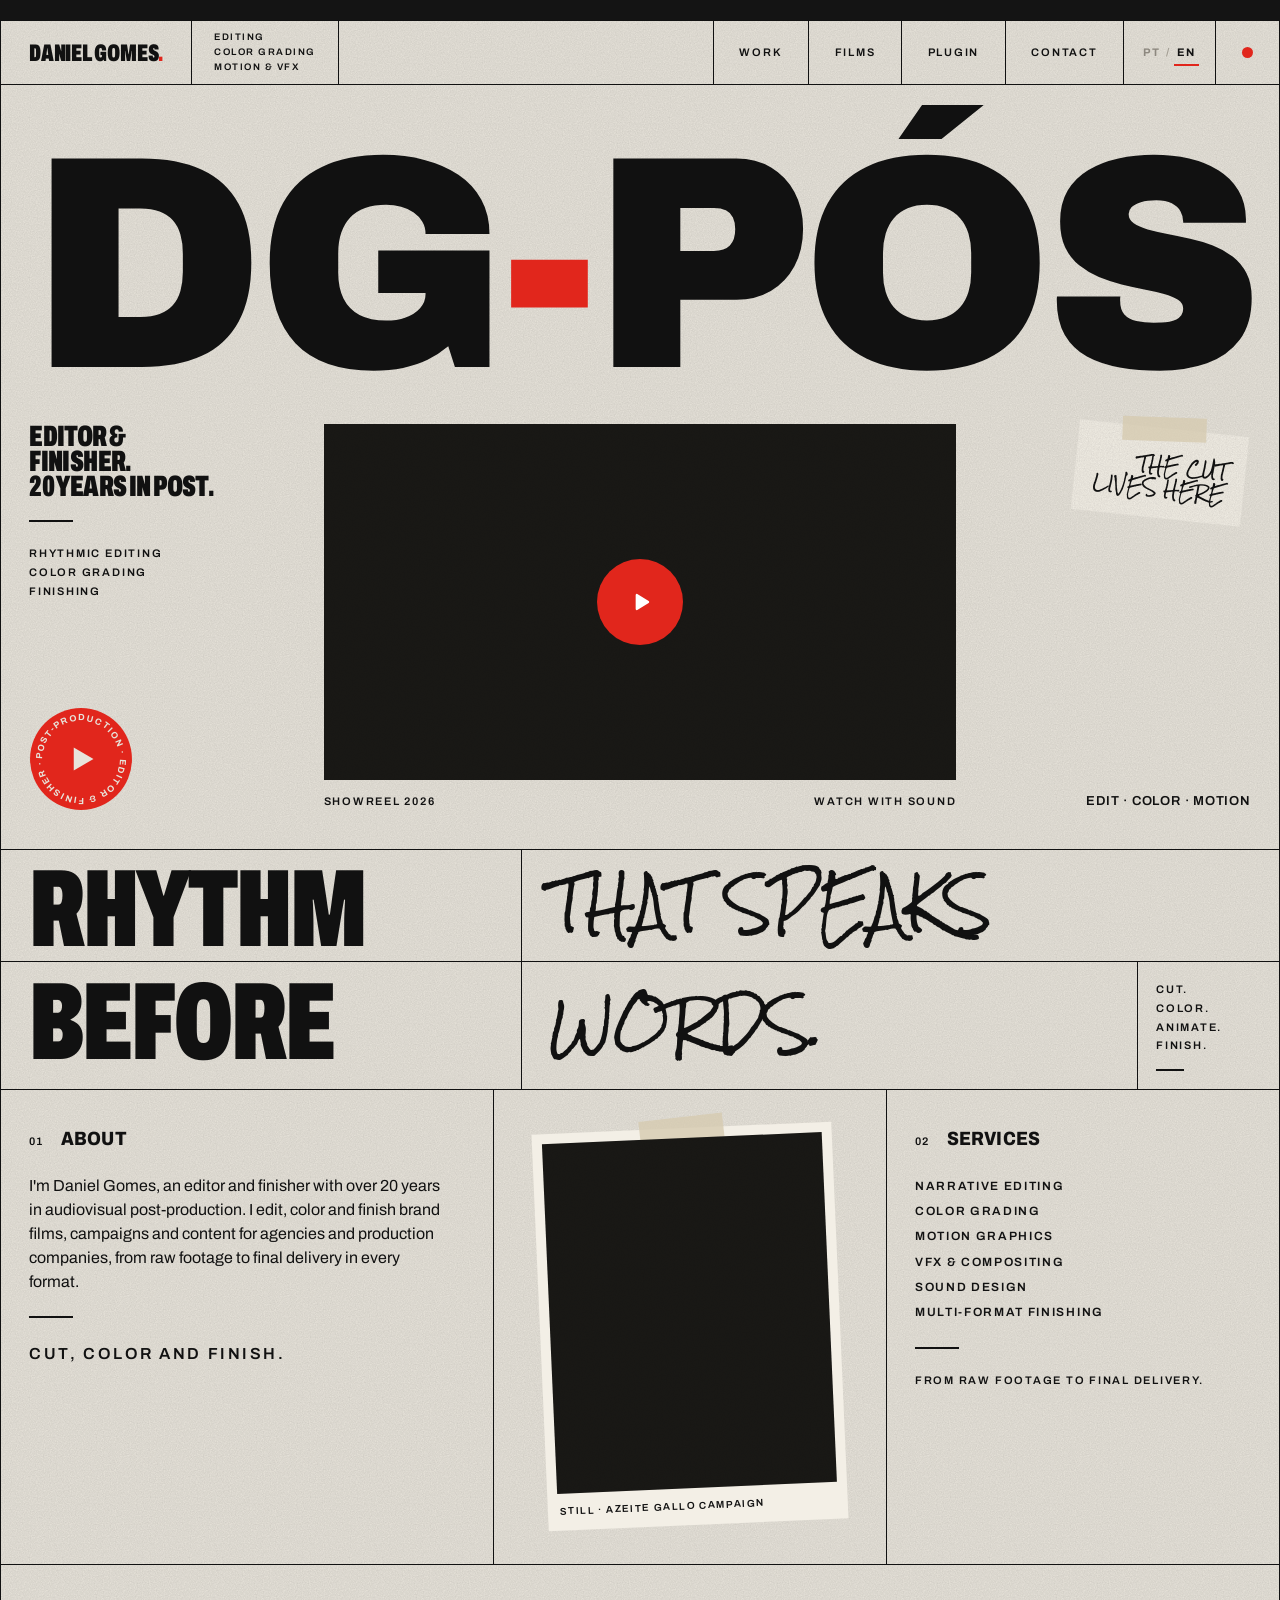
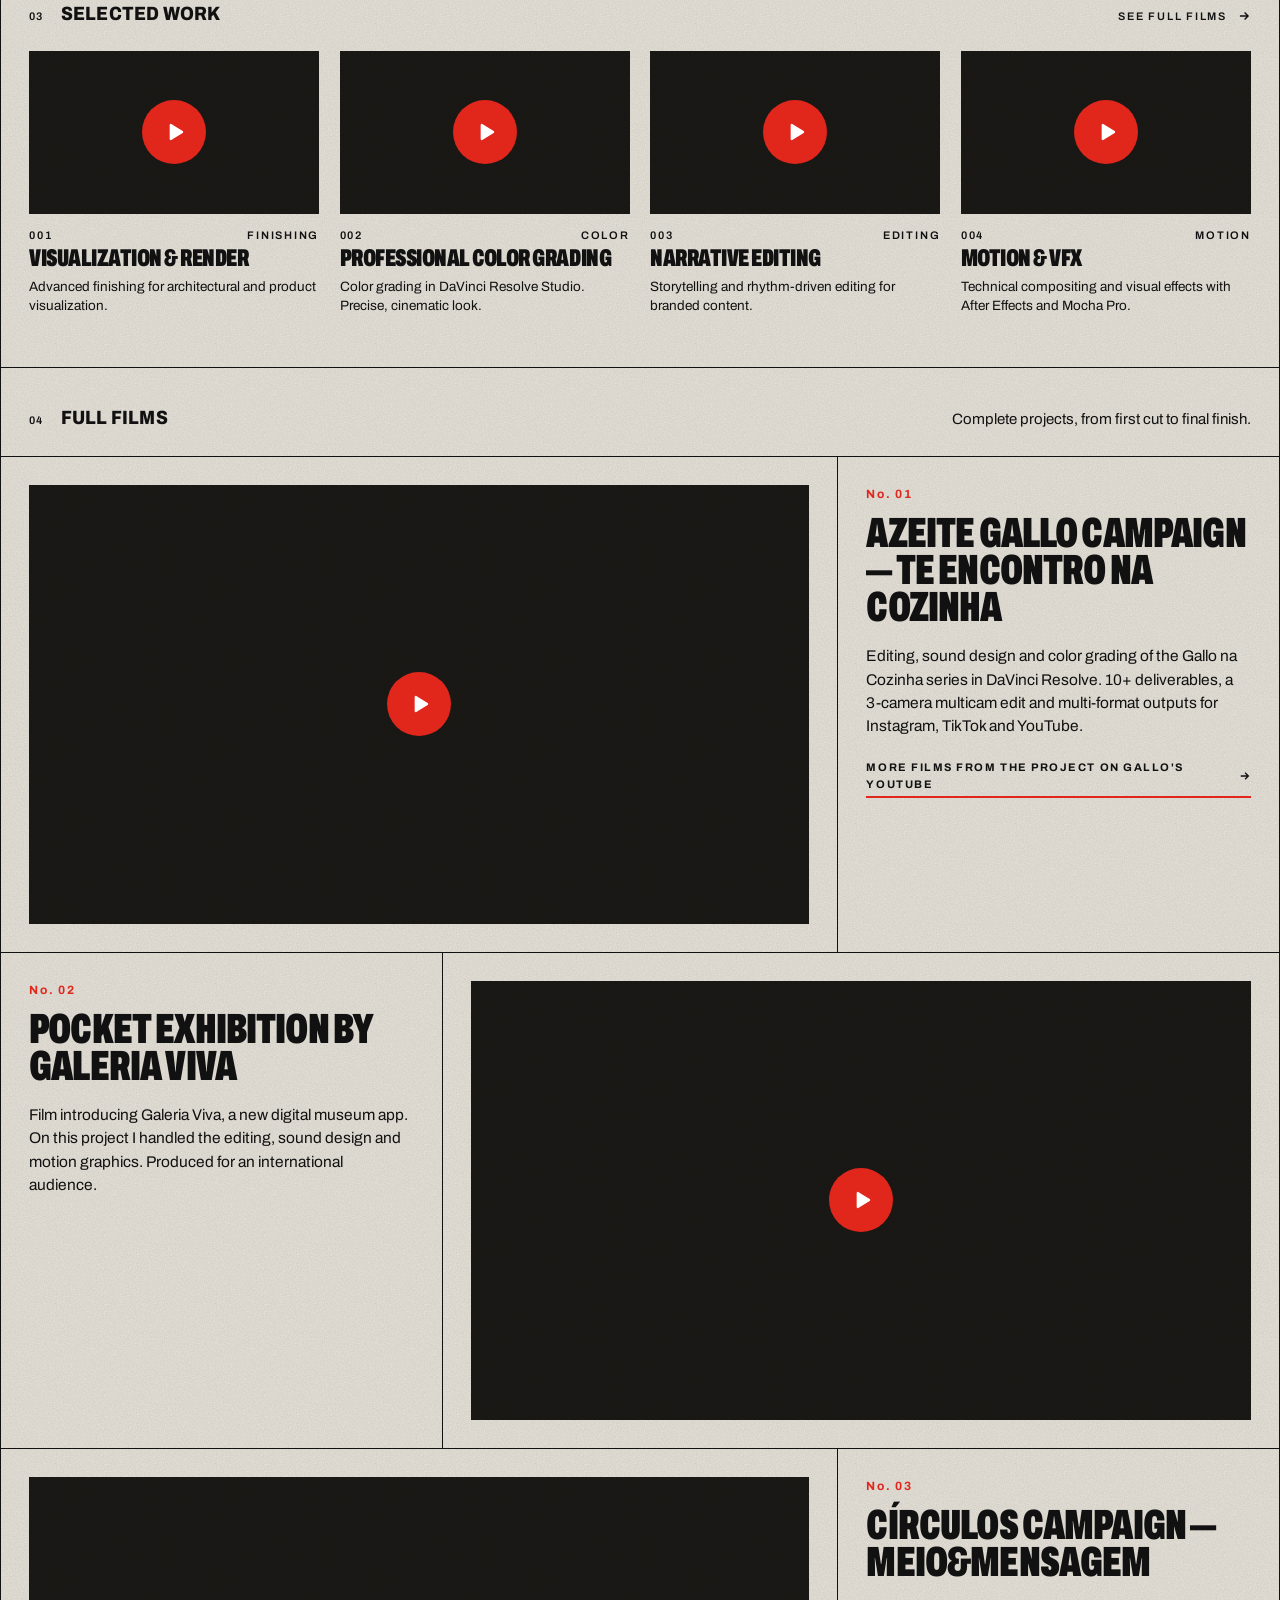
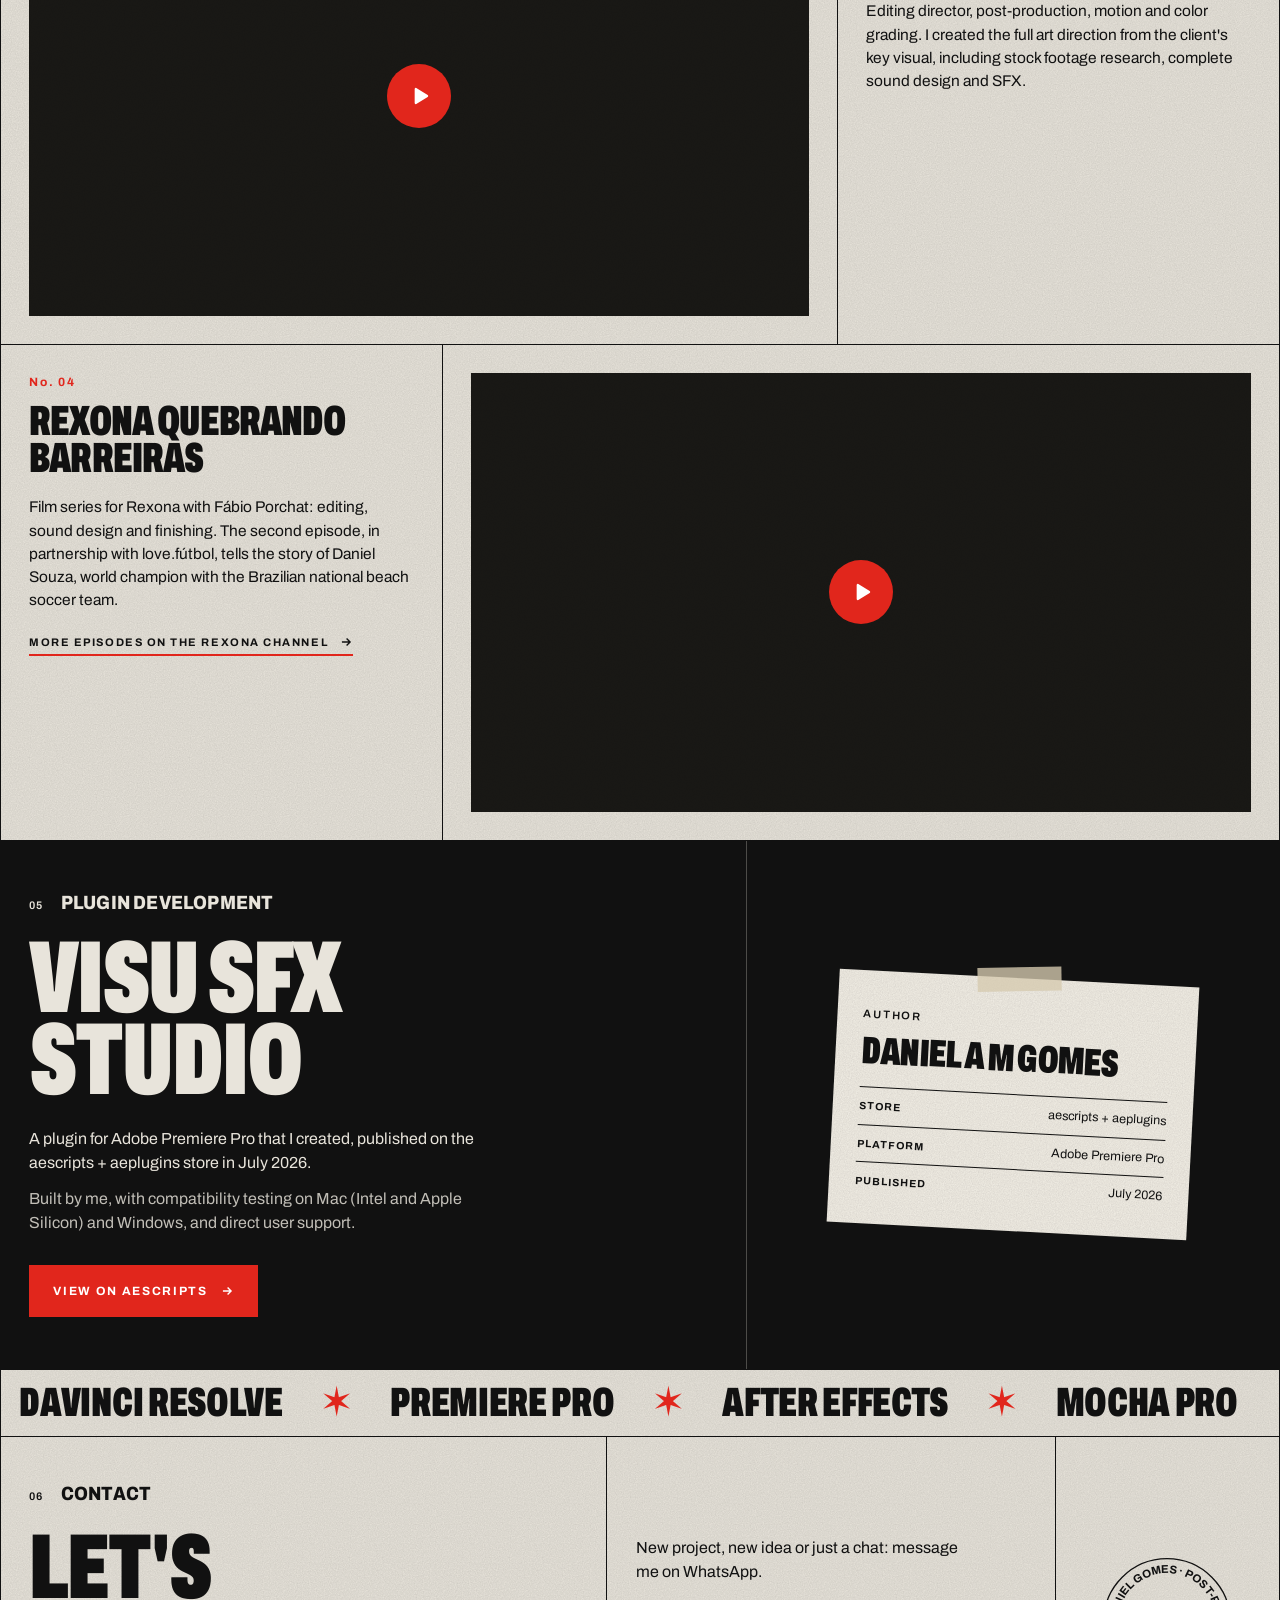
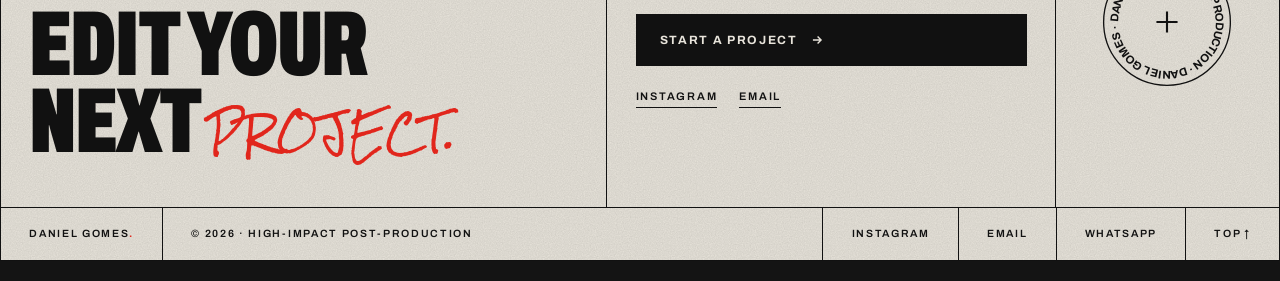
==== index.html @ 65d64aba "Update index.html" ====
<!DOCTYPE html>
<html lang="pt-BR">
<head>
<meta charset="UTF-8">
<meta name="viewport" content="width=device-width, initial-scale=1.0">
<title>Daniel Gomes | Pós-Produção & Finalização</title>
<meta name="description" content="Daniel Gomes, editor e finalizador com 20 anos de pós-produção: montagem rítmica, color grading, motion e VFX para agências e produtoras.">
<meta name="theme-color" content="#E8E4DB">
<meta property="og:type" content="website">
<meta property="og:title" content="Daniel Gomes | Pós-Produção & Finalização">
<meta property="og:description" content="20 anos de pós-produção: montagem rítmica, color grading e finalização.">
<link rel="icon" href="data:image/svg+xml,%3Csvg xmlns='http://www.w3.org/2000/svg' viewBox='0 0 64 64'%3E%3Crect width='64' height='64' fill='%23111'/%3E%3Ccircle cx='48' cy='16' r='6' fill='%23E1261C'/%3E%3Ctext x='8' y='52' font-family='Arial' font-weight='900' font-size='30' fill='%23E8E4DB'%3EDG%3C/text%3E%3C/svg%3E">

<link rel="preconnect" href="https://vimeo.com">
<link rel="preconnect" href="https://i.vimeocdn.com" crossorigin>
<link rel="dns-prefetch" href="https://player.vimeo.com">
<link rel="preconnect" href="https://fonts.googleapis.com">
<link rel="preconnect" href="https://fonts.gstatic.com" crossorigin>
<link href="https://fonts.googleapis.com/css2?family=Archivo:wdth,wght@62..125,100..900&family=Rock+Salt&display=swap" rel="stylesheet">

<script>document.documentElement.classList.add('js')</script>

<style>
:root{
  --paper:#E8E4DB; --paper-2:#DDD8CC; --note:#F3EFE6;
  --ink:#111111; --red:#E1261C; --outer:#141414;
  --rule:1px solid var(--ink);
  --pad:clamp(16px,2.2vw,32px);
  --sans:'Archivo',ui-sans-serif,system-ui,-apple-system,'Segoe UI',sans-serif;
  --hand:'Rock Salt','Segoe Print','Bradley Hand',cursive;
  --tex:url("data:image/svg+xml;utf8,%3Csvg xmlns='http://www.w3.org/2000/svg' width='160' height='160'%3E%3Cfilter id='n'%3E%3CfeTurbulence type='fractalNoise' baseFrequency='.85' numOctaves='3' stitchTiles='stitch'/%3E%3CfeColorMatrix values='0 0 0 0 0 0 0 0 0 0 0 0 0 0 0 0 0 0 .11 0'/%3E%3C/filter%3E%3Crect width='100%25' height='100%25' filter='url(%23n)'/%3E%3C/svg%3E");
  --ease:cubic-bezier(.2,.8,.2,1);
}
*{box-sizing:border-box}
html{scroll-behavior:smooth;-webkit-text-size-adjust:100%}
body{margin:0;background:var(--outer);color:var(--ink);font-family:var(--sans);font-size:16px;line-height:1.5;-webkit-font-smoothing:antialiased}
a{color:inherit;text-decoration:none}
img{display:block;max-width:100%}
p{margin:0}
::selection{background:var(--red);color:#fff}
:focus-visible{outline:2px solid var(--red);outline-offset:3px}

/* ---------- Folha ---------- */
.sheet{max-width:1440px;margin:20px auto;background:var(--paper) var(--tex);overflow-x:clip;border:var(--rule)}
@media (max-width:700px){.sheet{margin:0;border:0}}

/* ---------- Tipos ---------- */
.disp{font-weight:900;font-stretch:62%;text-transform:uppercase;letter-spacing:-.02em;line-height:.84}
.hand{font-family:var(--hand);font-weight:400;font-stretch:100%;text-transform:uppercase;letter-spacing:0;line-height:1.05}
.lab{font-size:11px;font-weight:600;letter-spacing:.16em;text-transform:uppercase;line-height:1.7}
.sh{display:flex;align-items:baseline;gap:18px;margin:0 0 24px}
.sh .n{font-size:11px;font-weight:600;letter-spacing:.08em}
.sh h2{margin:0;font-size:clamp(18px,1.5vw,22px);font-weight:800;font-stretch:88%;text-transform:uppercase;letter-spacing:.01em;line-height:1.1}
.dash{display:block;width:44px;border-top:2px solid var(--ink);margin:22px 0}

/* ---------- Barra de progresso ---------- */
#progress{position:fixed;top:0;left:0;right:0;height:3px;z-index:80;background:var(--red);transform-origin:left;transform:scaleX(0)}

/* ---------- Cabeçalho ---------- */
.hdr{position:sticky;top:0;z-index:60;display:flex;align-items:stretch;height:64px;border-bottom:var(--rule);background:var(--paper) var(--tex)}
.brand{display:flex;align-items:center;padding:0 var(--pad);border-right:var(--rule);font-weight:900;font-stretch:62%;font-size:24px;letter-spacing:-.01em;text-transform:uppercase;line-height:1;white-space:nowrap}
.brand b{color:var(--red);font-weight:900}
.hdr-desc{display:flex;flex-direction:column;justify-content:center;padding:0 22px;border-right:var(--rule);font-size:9.5px;font-weight:600;letter-spacing:.16em;text-transform:uppercase;line-height:1.55}
.hdr-sp{flex:1}
.hdr>nav.dn{display:flex}
.nav{display:flex;margin:0;padding:0;list-style:none}
.nav li{display:flex}
.nav a{display:flex;align-items:center;height:100%;padding:0 clamp(16px,2vw,30px);border-left:var(--rule);font-size:11px;font-weight:600;letter-spacing:.16em;text-transform:uppercase;transition:background-color .25s,color .25s}
.nav a:hover{background:var(--ink);color:var(--paper)}
.hdr-dot{display:grid;place-items:center;width:64px;border-left:var(--rule)}
.lang{display:flex;align-items:center;gap:3px;padding:0 16px;border-left:var(--rule);font-size:11px;font-weight:700;letter-spacing:.14em}
.lang span{color:#a29d93}
.lang button{font:inherit;letter-spacing:inherit;background:none;border:0;border-bottom:2px solid transparent;padding:5px 3px 3px;color:#8d887f;cursor:pointer;transition:color .2s,border-color .2s}
.lang button:hover{color:var(--ink)}
.lang button[aria-pressed="true"]{color:var(--ink);border-bottom-color:var(--red)}
.hdr-dot span{width:11px;height:11px;border-radius:50%;background:var(--red);animation:blink 2.4s ease-in-out infinite}
@keyframes blink{50%{opacity:.25}}
.menu-btn{display:none;align-items:center;justify-content:center;width:64px;border:0;border-left:var(--rule);background:transparent;color:var(--ink);cursor:pointer;padding:0}
.mnav{display:none}
.menu-btn .ic-close{display:none}
.menu-btn[aria-expanded="true"] .ic-menu{display:none}
.menu-btn[aria-expanded="true"] .ic-close{display:block}
@media (max-width:900px){
  .hdr-desc,.hdr>nav.dn,.hdr-dot{display:none}
  .menu-btn{display:flex}
  .mnav{position:absolute;left:0;right:0;top:64px;background:var(--paper) var(--tex);border-bottom:var(--rule);flex-direction:column}
  .mnav.open{display:flex}
  .mnav a{padding:14px var(--pad);border-top:var(--rule);font-weight:900;font-stretch:62%;font-size:40px;line-height:1;text-transform:uppercase}
  .mnav a:first-child{border-top:0}
}

/* ---------- Hero ---------- */
.hero{border-bottom:var(--rule)}
.wm{margin:0;padding:clamp(14px,1.6vw,24px) var(--pad) 0;font-size:12.4vw;white-space:nowrap;line-height:.8}
.wm-in{display:inline-block}
.wm{font-stretch:100%;letter-spacing:-.03em}
.wm .w{display:inline-block;overflow:hidden;vertical-align:top;padding:.13em 0 .02em}
.wm .wd{color:var(--red)}
.wm .l{display:inline-block}
.js .wm .l{transform:translateY(108%);animation:rise 1s var(--ease) forwards;animation-delay:calc(var(--i) * 45ms + 120ms)}
@keyframes rise{to{transform:none}}

.hero-grid{display:grid;grid-template-columns:minmax(0,1fr) minmax(0,2.4fr) minmax(0,1fr);column-gap:clamp(16px,2.4vw,36px);padding:clamp(20px,2.4vw,34px) var(--pad) clamp(26px,3vw,44px)}
.hero-l,.hero-r{display:flex;flex-direction:column}
.tag{font-size:clamp(24px,2.3vw,34px)}
.hero-l .stamp{margin-top:auto}
.hero-r{align-items:flex-end;text-align:right}
.hero-r .bottom{margin-top:auto}
.hero-r p{font-size:13px;line-height:1.55;font-weight:600;letter-spacing:.06em;text-transform:uppercase;max-width:24ch}
.hero-r .dash{margin-left:auto}
.reel-cap{display:flex;justify-content:space-between;gap:16px;margin-top:12px}

.note{position:relative;background:var(--note) var(--tex);padding:26px 18px 18px;rotate:6deg;width:min(100%,170px);margin:4px 6px 0 0}
.note .hand{font-size:17px;line-height:1.35;display:block}
.tape{position:absolute;top:-11px;left:50%;width:84px;height:24px;margin-left:-42px;background:rgba(214,203,176,.78);rotate:-4deg}

.stamp{width:104px;height:104px;display:block}
.stamp .ring{transform-box:view-box;transform-origin:50% 50%;animation:spin 20s linear infinite}
.stamp text{font-family:var(--sans);font-size:8.6px;font-weight:700;letter-spacing:.06em}
.stamp.red .disc{fill:var(--red)}
.stamp.red text,.stamp.red .ico{fill:var(--paper)}
.stamp.line .disc{fill:none;stroke:var(--ink);stroke-width:1}
.stamp.line text{fill:var(--ink)}
.stamp.line .ico{stroke:var(--ink);stroke-width:1.6;fill:none}
@keyframes spin{to{transform:rotate(360deg)}}

@media (max-width:1000px){
  .hero-grid{grid-template-columns:minmax(0,1fr) minmax(0,1fr);row-gap:28px}
  .hero-c{grid-column:1 / -1;order:-1}
  .hero-l .stamp{margin-top:24px}
}
@media (max-width:560px){
  .hero-grid{grid-template-columns:1fr}
  .hero-r{align-items:flex-start;text-align:left}
  .hero-r .dash{margin-left:0}
  .note{position:absolute;right:var(--pad);rotate:6deg;margin:0}
  .hero-r{position:relative;min-height:150px}
  .hero-r .bottom{margin-top:0;max-width:60%}
}

/* ---------- Vídeo com miniatura ---------- */
.vf{position:relative;width:100%;aspect-ratio:16/9;background:#1a1916 var(--tex);overflow:hidden;cursor:pointer;isolation:isolate}
.vf img{position:absolute;inset:0;width:100%;height:100%;object-fit:cover;opacity:0;transition:opacity .6s,transform .9s var(--ease)}
.vf img.loaded{opacity:1}
.vf:not(.playing):hover img{transform:scale(1.04)}
.vf iframe{position:absolute;inset:0;width:100%;height:100%;border:0}
.vf-play{position:absolute;z-index:2;left:50%;top:50%;width:64px;height:64px;margin:-32px 0 0 -32px;border-radius:50%;background:var(--red);color:#fff;display:grid;place-items:center;transition:transform .4s var(--ease)}
.vf:hover .vf-play{transform:scale(1.12)}
.vf.big .vf-play{width:86px;height:86px;margin:-43px 0 0 -43px}

/* ---------- Manchete ---------- */
.stmt{display:grid;grid-template-columns:minmax(0,1.1fr) minmax(0,1.3fr) minmax(0,.3fr);grid-template-areas:"b1 s1 s1" "b2 s2 side";border-bottom:var(--rule)}
.stmt .b{font-size:clamp(54px,8.6vw,128px);padding:.12em var(--pad) .05em;border-right:var(--rule)}
.stmt .s{display:flex;align-items:center;padding:.3em var(--pad);font-size:clamp(28px,4.2vw,62px)}
.stmt .b1{grid-area:b1;border-bottom:var(--rule)}
.stmt .s1{grid-area:s1;border-bottom:var(--rule)}
.stmt .b2{grid-area:b2}
.stmt .s2{grid-area:s2}
.stmt .side{grid-area:side;border-left:var(--rule);padding:18px;display:flex;flex-direction:column;justify-content:center}
.stmt .side .dash{margin:14px 0 0;width:28px}
@media (max-width:820px){
  .stmt{grid-template-columns:1fr;grid-template-areas:"b1" "s1" "b2" "s2" "side"}
  .stmt .b{border-right:0;border-bottom:var(--rule)}
  .stmt .s2{border-bottom:var(--rule)}
  .stmt .side{border-left:0;flex-direction:row;flex-wrap:wrap;gap:4px 18px;padding:16px var(--pad)}
  .stmt .side .dash{display:none}
}

/* ---------- Sobre / serviços ---------- */
.about{display:grid;grid-template-columns:minmax(0,1.25fr) minmax(0,1fr) minmax(0,1fr);border-bottom:var(--rule)}
.about>div{padding:clamp(26px,3vw,46px) var(--pad)}
.about>div+div{border-left:var(--rule)}
.about .txt p{max-width:46ch;font-size:16px}
.photo{display:grid;place-items:center}
.photo figure{position:relative;margin:0;width:min(100%,300px);rotate:-2.5deg;background:var(--note);padding:10px 10px 0}
.photo .ph{position:relative;aspect-ratio:4/5;background:#1a1916 var(--tex);overflow:hidden}
.photo img{position:absolute;inset:0;width:100%;height:100%;object-fit:cover;filter:grayscale(1) contrast(1.1);opacity:0;transition:opacity .8s}
.photo img.loaded{opacity:1}
.photo figcaption{font-size:10px;font-weight:600;letter-spacing:.14em;text-transform:uppercase;padding:10px 2px 12px}
.svc{list-style:none;margin:0;padding:0}
.svc li{font-size:12px;font-weight:600;letter-spacing:.14em;text-transform:uppercase;line-height:2.1}
@media (max-width:1000px){
  .about{grid-template-columns:1fr 1fr}
  .about .txt{grid-column:1 / -1}
  .about>div+div{border-left:0}
  .about .photo,.about .svcs{border-top:var(--rule)}
  .about .svcs{border-left:var(--rule) !important}
}
@media (max-width:560px){
  .about{grid-template-columns:1fr}
  .about .svcs{border-left:0 !important}
}

/* ---------- Trabalhos ---------- */
.works{padding:clamp(26px,3vw,44px) var(--pad) clamp(34px,4vw,60px);border-bottom:var(--rule)}
.works-top{display:flex;justify-content:space-between;align-items:baseline;gap:12px 16px;flex-wrap:wrap;margin-bottom:26px}
.works-top .sh{margin:0}
.more{display:inline-flex;align-items:center;gap:10px;font-size:11px;font-weight:600;letter-spacing:.16em;text-transform:uppercase}
.more svg,.btn svg,.lnk svg{transition:transform .4s var(--ease)}
.more:hover svg,.btn:hover svg,.lnk:hover svg{transform:translateX(5px)}
.works-grid{display:grid;grid-template-columns:repeat(4,minmax(0,1fr));gap:clamp(14px,1.6vw,24px)}
.work .meta{display:flex;justify-content:space-between;margin-top:12px}
.work h3{margin:2px 0 0;font-size:clamp(22px,1.9vw,28px);line-height:.92}
.work p{margin-top:8px;font-size:13.5px;line-height:1.45;max-width:36ch}
@media (max-width:1000px){.works-grid{grid-template-columns:repeat(2,minmax(0,1fr));row-gap:34px}}
@media (max-width:560px){.works-grid{grid-template-columns:1fr}}

/* ---------- Vídeos completos ---------- */
.videos{border-bottom:var(--rule)}
.videos-head{display:flex;justify-content:space-between;align-items:baseline;gap:16px 40px;flex-wrap:wrap;padding:clamp(26px,3vw,44px) var(--pad) clamp(18px,2vw,26px);border-bottom:var(--rule)}
.videos-head .sh{margin:0}
.videos-head p{max-width:44ch;font-size:15px}
.fv{display:grid;grid-template-columns:minmax(0,1.9fr) minmax(0,1fr);border-bottom:var(--rule)}
.fv:last-child{border-bottom:0}
.fv .media,.fv .txt{padding:clamp(18px,2.2vw,32px) var(--pad)}
.fv .media{border-right:var(--rule)}
.fv .txt{display:flex;flex-direction:column}
.fv.alt{grid-template-columns:minmax(0,1fr) minmax(0,1.9fr)}
.fv.alt .media{order:2;border-right:0;border-left:var(--rule)}
.fv .no{color:var(--red);font-size:12px;font-weight:700;letter-spacing:.14em}
.fv h3{margin:12px 0 18px;font-size:clamp(32px,3.3vw,52px);line-height:.88}
.fv p{font-size:15.5px;max-width:46ch}
.lnk{display:inline-flex;align-items:center;gap:10px;margin-top:22px;font-size:11px;font-weight:700;letter-spacing:.14em;text-transform:uppercase;border-bottom:2px solid var(--red);padding-bottom:4px;align-self:flex-start}
@media (max-width:820px){
  .fv,.fv.alt{grid-template-columns:1fr}
  .fv .media,.fv.alt .media{order:0;border:0;padding-bottom:0}
}

/* ---------- Plugin ---------- */
.plugin{display:grid;grid-template-columns:minmax(0,1.4fr) minmax(0,1fr);background:var(--ink);color:var(--paper);border-bottom:var(--rule)}
.plugin .l{padding:clamp(30px,4vw,64px) var(--pad);border-right:1px solid rgba(232,228,219,.28)}
.plugin .sh .n,.plugin .sh h2{color:var(--paper)}
.plugin h3{margin:6px 0 26px;font-size:clamp(58px,8vw,128px);line-height:.8}
.plugin p{max-width:50ch;font-size:16px}
.plugin p+p{margin-top:12px;opacity:.82}
.plugin .r{display:grid;place-items:center;padding:clamp(40px,4vw,64px) var(--pad)}
.card{position:relative;width:min(100%,360px);background:var(--note) var(--tex);color:var(--ink);padding:30px 26px 24px;rotate:3deg}
.card .name{font-size:clamp(34px,3vw,44px);line-height:.88;margin:10px 0 18px}
.card dl{margin:0}
.card dl div{display:flex;justify-content:space-between;gap:12px;padding:9px 0;border-top:var(--rule);font-size:12.5px}
.card dt{font-weight:700;letter-spacing:.1em;text-transform:uppercase;font-size:10.5px;padding-top:2px}
.card dd{margin:0;text-align:right}
.btn{display:inline-flex;align-items:center;gap:12px;margin-top:30px;padding:17px 24px;background:var(--red);color:#fff;font-size:12px;font-weight:700;letter-spacing:.14em;text-transform:uppercase;transition:background-color .25s,color .25s}
.btn:hover{background:var(--paper);color:var(--ink)}
.btn.dark{background:var(--ink);color:var(--paper)}
.btn.dark:hover{background:var(--red);color:#fff}
@media (max-width:820px){
  .plugin{grid-template-columns:1fr}
  .plugin .l{border-right:0;border-bottom:1px solid rgba(232,228,219,.28)}
}

/* ---------- Ferramentas ---------- */
.tools{overflow:hidden;border-bottom:var(--rule);padding:16px 0}
.track{display:flex;width:max-content;animation:mq 34s linear infinite}
.tools:hover .track{animation-play-state:paused}
.track span{font-size:clamp(30px,3.2vw,46px);padding:0 .45em;white-space:nowrap}
.track .st{color:var(--red)}
.track .ai{color:transparent;-webkit-text-stroke:1.5px var(--ink)}
.track .tg{align-self:center;font-size:clamp(11px,1vw,14px);font-stretch:100%;font-weight:800;letter-spacing:.18em;padding:.45em .7em;margin:0 .6em 0 .2em;background:var(--red);color:#fff;line-height:1}
@keyframes mq{to{transform:translateX(-50%)}}

/* ---------- Contato ---------- */
.cta{display:grid;grid-template-columns:minmax(0,1.35fr) minmax(0,1fr) minmax(0,.5fr);border-bottom:var(--rule)}
.cta>div{padding:clamp(30px,3.6vw,56px) var(--pad)}
.cta>div+div{border-left:var(--rule)}
.cta .ttl>h2{margin:0;font-size:clamp(56px,7.2vw,112px)}
.cta .ttl>h2 .hand{font-size:.42em;display:inline-block;margin-left:.15em;vertical-align:.1em;color:var(--red)}
.cta .mid{display:flex;flex-direction:column;justify-content:center}
.cta .mid p{max-width:36ch;font-size:16px}
.cta .socials{display:flex;gap:22px;margin-top:22px}
.cta .socials a{font-size:11px;font-weight:600;letter-spacing:.16em;text-transform:uppercase;border-bottom:1px solid var(--ink);padding-bottom:2px}
.cta .socials a:hover{color:var(--red);border-color:var(--red)}
.cta .seal{display:grid;place-items:center}
.cta .seal .stamp{width:132px;height:132px}
@media (max-width:1000px){
  .cta{grid-template-columns:1fr 1fr}
  .cta .ttl{grid-column:1 / -1}
  .cta>div+div{border-left:0;border-top:var(--rule)}
  .cta .seal{border-left:var(--rule) !important}
}
@media (max-width:560px){
  .cta{grid-template-columns:1fr}
  .cta .seal{border-left:0 !important}
}

/* ---------- Rodapé ---------- */
.ftr{display:flex;flex-wrap:wrap;align-items:stretch}
.ftr>*{display:flex;align-items:center;padding:18px var(--pad);font-size:10.5px;font-weight:600;letter-spacing:.16em;text-transform:uppercase}
.ftr>*+*{border-left:var(--rule)}
.ftr .grow{flex:1}
.ftr a:hover{color:var(--red)}
@media (max-width:700px){
  .ftr>*{flex:1 1 50%;border-left:0 !important;border-top:var(--rule)}
  .ftr>*:first-child{border-top:0;flex-basis:100%}
}

/* ---------- Revelar ao rolar ---------- */
.js .rv{opacity:0;transform:translateY(26px);transition:opacity .9s var(--ease),transform .9s var(--ease);transition-delay:var(--d,0s)}
.js .rv.in{opacity:1;transform:none}
.js .rv .hand.wr,.js .hand.wr.rv{clip-path:inset(-40% 100% -40% -8%);transition:clip-path 1.4s cubic-bezier(.6,.05,.2,1) .25s}
.js .rv.in .hand.wr,.js .hand.wr.rv.in{clip-path:inset(-40% -8% -40% -8%)}

@media (prefers-reduced-motion:reduce){
  html{scroll-behavior:auto}
  *,*::before,*::after{animation:none !important;transition:none !important}
  .js .wm .l{transform:none}
  .js .rv{opacity:1;transform:none}
  .js .rv .hand.wr,.js .hand.wr.rv{clip-path:none}
}
</style>
</head>
<body>
<div id="progress" aria-hidden="true"></div>

<div class="sheet">

  <!-- Cabeçalho -->
  <header class="hdr">
    <a href="#topo" class="brand" aria-label="Daniel Gomes, início" data-en-label="Daniel Gomes, home">Daniel Gomes<b>.</b></a>
    <div class="hdr-desc" aria-hidden="true"><span data-en="Editing">Montagem</span><span>Color grading</span><span>Motion &amp; VFX</span></div>
    <div class="hdr-sp"></div>
    <nav class="dn" aria-label="Principal">
      <ul class="nav">
        <li><a href="#trabalhos" data-en="Work">Trabalhos</a></li>
        <li><a href="#videos" data-en="Films">Vídeos</a></li>
        <li><a href="#plugin">Plugin</a></li>
        <li><a href="#contato" data-en="Contact">Contato</a></li>
      </ul>
    </nav>
    <div class="lang" role="group" aria-label="Idioma / Language"><button type="button" data-lang="pt" aria-pressed="true" lang="pt-BR">PT</button><span aria-hidden="true">/</span><button type="button" data-lang="en" aria-pressed="false" lang="en">EN</button></div>
    <div class="hdr-dot" aria-hidden="true"><span></span></div>
    <button class="menu-btn" id="menu-btn" type="button" aria-label="Abrir menu" aria-expanded="false" aria-controls="mnav">
      <svg class="ic-menu" width="24" height="24" viewBox="0 0 24 24" fill="none" stroke="currentColor" stroke-width="2" aria-hidden="true"><path d="M3 7h18M3 12h18M3 17h18"/></svg>
      <svg class="ic-close" width="24" height="24" viewBox="0 0 24 24" fill="none" stroke="currentColor" stroke-width="2" aria-hidden="true"><path d="M6 6l12 12M18 6 6 18"/></svg>
    </button>
    <nav class="mnav" id="mnav" aria-label="Menu móvel">
      <a href="#trabalhos" data-en="Work">Trabalhos</a>
      <a href="#videos" data-en="Films">Vídeos</a>
      <a href="#plugin">Plugin</a>
      <a href="#contato" data-en="Contact">Contato</a>
    </nav>
  </header>

  <main id="topo">

    <!-- Hero -->
    <section class="hero" aria-label="Apresentação">
      <h1 class="wm disp" id="wm" aria-label="DG-PÓS, Daniel Gomes Pós-Produção" data-en-label="DG-PÓS, Daniel Gomes Post-Production"><span class="wm-in"><span class="w w1">DG</span><span class="w wd">-</span><span class="w w2">PÓS</span></span></h1>

      <div class="hero-grid">
        <div class="hero-l rv" style="--d:.5s">
          <p class="tag disp" data-en="Editor &amp;amp;<br>finisher.<br>20 years in post.">Editor &amp;<br>finalizador.<br>20 anos de pós.</p>
          <span class="dash"></span>
          <p class="lab" data-en="Rhythmic editing<br>Color grading<br>Finishing">Montagem rítmica<br>Color grading<br>Finalização</p>
          <svg class="stamp red" viewBox="0 0 100 100" aria-hidden="true">
            <circle class="disc" cx="50" cy="50" r="49"/>
            <g class="ring">
              <path id="c-hero" d="M50,50 m-37,0 a37,37 0 1,1 74,0 a37,37 0 1,1 -74,0" fill="none"/>
              <text><textPath href="#c-hero" textLength="230" lengthAdjust="spacing" data-en="POST-PRODUCTION · EDITOR &amp;amp; FINISHER · ">PÓS-PRODUÇÃO · EDITOR &amp; FINALIZADOR · </textPath></text>
            </g>
            <path class="ico" d="M43 39 L62 50 L43 61 Z"/>
          </svg>
        </div>

        <div class="hero-c rv" style="--d:.35s">
          <div class="vf big" data-vimeo="1159211576" data-hash="" data-title="Showreel 2026"></div>
          <div class="reel-cap"><span class="lab">Showreel 2026</span><span class="lab" data-en="Watch with sound">Assista com som</span></div>
        </div>

        <div class="hero-r rv" style="--d:.65s">
          <div class="note"><span class="tape" aria-hidden="true"></span><span class="hand" data-en="The cut<br>lives here">O corte<br>mora aqui</span></div>
          <div class="bottom">
            <p class="lab" data-en="Edit · Color · Motion">Montagem · Cor · Motion</p>
          </div>
        </div>
      </div>
    </section>

    <!-- Manchete -->
    <section class="stmt" aria-label="Manifesto">
      <p class="b b1 disp rv" data-en="Rhythm">Ritmo</p>
      <p class="s s1 rv" style="--d:.1s"><span class="hand wr" data-en="that speaks">que fala</span></p>
      <p class="b b2 disp rv" data-en="Before">Antes das</p>
      <p class="s s2 rv" style="--d:.1s"><span class="hand wr" data-en="words.">palavras.</span></p>
      <div class="side rv" style="--d:.2s"><span class="lab" data-en="Cut.">Corta.</span><span class="lab" data-en="Color.">Colore.</span><span class="lab" data-en="Animate.">Anima.</span><span class="lab" data-en="Finish.">Finaliza.</span><span class="dash"></span></div>
    </section>

    <!-- Sobre / Serviços -->
    <section class="about" id="sobre">
      <div class="txt rv">
        <div class="sh"><span class="n">01</span><h2 data-en="About">Sobre</h2></div>
        <p data-en="I'm Daniel Gomes, an editor and finisher with over 20 years in audiovisual post-production. I edit, color and finish brand films, campaigns and content for agencies and production companies, from raw footage to final delivery in every format.">Sou Daniel Gomes, editor e finalizador com mais de 20 anos de pós-produção audiovisual. Monto, coloro e finalizo filmes de marca, campanhas e conteúdo para agências e produtoras, do material bruto à entrega final em todos os formatos.</p>
        <span class="dash"></span>
        <p class="lab" data-en="Cut, color and finish.">Corte, cor e acabamento.</p>
      </div>
      <div class="photo rv" style="--d:.1s">
        <figure>
          <span class="tape" aria-hidden="true"></span>
          <div class="ph"><img id="about-img" alt="Frame da Campanha Azeite Gallo" data-en-alt="Still from the Azeite Gallo campaign" decoding="async"></div>
          <figcaption data-en="Still · Azeite Gallo campaign">Frame · Campanha Azeite Gallo</figcaption>
        </figure>
      </div>
      <div class="svcs rv" style="--d:.2s">
        <div class="sh"><span class="n">02</span><h2 data-en="Services">Serviços</h2></div>
        <ul class="svc">
          <li data-en="Narrative editing">Montagem narrativa</li>
          <li>Color grading</li>
          <li>Motion graphics</li>
          <li data-en="VFX &amp;amp; compositing">VFX e composição</li>
          <li>Sound design</li>
          <li data-en="Multi-format finishing">Finalização multiformato</li>
        </ul>
        <span class="dash"></span>
        <p class="lab" data-en="From raw footage to final delivery.">Do bruto à entrega final.</p>
      </div>
    </section>

    <!-- Trabalhos -->
    <section class="works" id="trabalhos">
      <div class="works-top rv">
        <div class="sh"><span class="n">03</span><h2 data-en="Selected work">Trabalhos selecionados</h2></div>
        <a class="more" href="#videos"><span data-en="See full films">Ver vídeos completos</span> <svg width="14" height="14" viewBox="0 0 24 24" fill="none" stroke="currentColor" stroke-width="2.4" aria-hidden="true"><path d="M5 12h14M13 6l6 6-6 6"/></svg></a>
      </div>
      <div class="works-grid">
        <article class="work rv">
          <div class="vf" data-vimeo="1158527582" data-hash="" data-title="Visualização & Render" data-title-en="Visualization & Render"></div>
          <div class="meta"><span class="lab">001</span><span class="lab" data-en="Finishing">Finalização</span></div>
          <h3 class="disp" data-en="Visualization &amp;amp; Render">Visualização &amp; Render</h3>
          <p data-en="Advanced finishing for architectural and product visualization.">Finalização avançada para arquitetura e visualização de produtos.</p>
        </article>
        <article class="work rv" style="--d:.08s">
          <div class="vf" data-vimeo="1158513832" data-hash="" data-title="Color Grading Profissional" data-title-en="Professional Color Grading"></div>
          <div class="meta"><span class="lab">002</span><span class="lab" data-en="Color">Cor</span></div>
          <h3 class="disp" data-en="Professional Color Grading">Color Grading Profissional</h3>
          <p data-en="Color grading in DaVinci Resolve Studio. Precise, cinematic look.">Tratamento de cor no DaVinci Resolve Studio. Precisão e estética cinematográfica.</p>
        </article>
        <article class="work rv" style="--d:.16s">
          <div class="vf" data-vimeo="1158528559" data-hash="" data-title="Montagem Narrativa" data-title-en="Narrative Editing"></div>
          <div class="meta"><span class="lab">003</span><span class="lab" data-en="Editing">Montagem</span></div>
          <h3 class="disp" data-en="Narrative Editing">Montagem Narrativa</h3>
          <p data-en="Storytelling and rhythm-driven editing for branded content.">Edição focada em storytelling e ritmo para conteúdos de marca.</p>
        </article>
        <article class="work rv" style="--d:.24s">
          <div class="vf" data-vimeo="1158514099" data-hash="" data-title="Motion & VFX"></div>
          <div class="meta"><span class="lab">004</span><span class="lab">Motion</span></div>
          <h3 class="disp">Motion &amp; VFX</h3>
          <p data-en="Technical compositing and visual effects with After Effects and Mocha Pro.">Composição técnica e efeitos visuais com After Effects e Mocha Pro.</p>
        </article>
      </div>
    </section>

    <!-- Vídeos completos (edite o array fullVideos no fim do arquivo) -->
    <section class="videos" id="videos">
      <div class="videos-head rv">
        <div class="sh"><span class="n">04</span><h2 data-en="Full films">Vídeos completos</h2></div>
        <p data-en="Complete projects, from first cut to final finish.">Projetos na íntegra, do corte inicial à finalização.</p>
      </div>
      <div id="fv-list"></div>
    </section>

    <!-- Plugin -->
    <section class="plugin" id="plugin">
      <div class="l rv">
        <div class="sh"><span class="n">05</span><h2 data-en="Plugin development">Desenvolvimento de plugin</h2></div>
        <h3 class="disp">Visu SFX<br>Studio</h3>
        <p data-en="A plugin for Adobe Premiere Pro that I created, published on the aescripts + aeplugins store in July 2026.">Plugin para Adobe Premiere Pro, de minha autoria, publicado na loja aescripts + aeplugins em julho de 2026.</p>
        <p data-en="Built by me, with compatibility testing on Mac (Intel and Apple Silicon) and Windows, and direct user support.">Construído por mim, com testes de compatibilidade em Mac (Intel e Apple Silicon) e Windows, e suporte direto aos usuários.</p>
        <a class="btn" href="https://aescripts.com/sfx-studio" target="_blank" rel="noopener noreferrer"><span data-en="View on aescripts">Ver na aescripts</span> <svg width="14" height="14" viewBox="0 0 24 24" fill="none" stroke="currentColor" stroke-width="2.4" aria-hidden="true"><path d="M5 12h14M13 6l6 6-6 6"/></svg></a>
      </div>
      <div class="r rv" style="--d:.15s">
        <div class="card">
          <span class="tape" aria-hidden="true"></span>
          <span class="lab" data-en="Author">Autor</span>
          <p class="name disp">Daniel A M Gomes</p>
          <dl>
            <div><dt data-en="Store">Loja</dt><dd>aescripts + aeplugins</dd></div>
            <div><dt data-en="Platform">Plataforma</dt><dd>Adobe Premiere Pro</dd></div>
            <div><dt data-en="Published">Publicado</dt><dd data-en="July 2026">Julho de 2026</dd></div>
          </dl>
        </div>
      </div>
    </section>

    <!-- Ferramentas -->
    <div class="tools" aria-label="Ferramentas: DaVinci Resolve, Premiere Pro, After Effects, Mocha Pro. Inteligência artificial: Claude Code e Magnific." data-en-label="Tools: DaVinci Resolve, Premiere Pro, After Effects, Mocha Pro. Artificial intelligence: Claude Code and Magnific.">
      <div class="track disp" aria-hidden="true">
        <span>DaVinci Resolve</span><span class="st">✶</span><span>Premiere Pro</span><span class="st">✶</span><span>After Effects</span><span class="st">✶</span><span>Mocha Pro</span><span class="st">✶</span><span class="tg" data-en="AI">IA</span><span class="ai">Claude Code</span><span class="st">✶</span><span class="ai">Magnific</span><span class="st">✶</span>
        <span>DaVinci Resolve</span><span class="st">✶</span><span>Premiere Pro</span><span class="st">✶</span><span>After Effects</span><span class="st">✶</span><span>Mocha Pro</span><span class="st">✶</span><span class="tg" data-en="AI">IA</span><span class="ai">Claude Code</span><span class="st">✶</span><span class="ai">Magnific</span><span class="st">✶</span>
      </div>
    </div>

    <!-- Contato -->
    <section class="cta" id="contato">
      <div class="ttl rv">
        <div class="sh"><span class="n">06</span><h2 data-en="Contact">Contato</h2></div>
        <h2 class="disp" aria-label="Vamos editar o próximo projeto?" data-en-label="Let's edit your next project." data-en="Let's<br>edit your<br>next<span class=&quot;hand wr&quot;>project.</span>">Vamos<br>editar o<br>próximo<span class="hand wr">projeto?</span></h2>
      </div>
      <div class="mid rv" style="--d:.1s">
        <p data-en="New project, new idea or just a chat: message me on WhatsApp.">Projeto novo, ideia nova ou só uma conversa: me chama no WhatsApp.</p>
        <a class="btn dark" href="https://wa.me/message/4WTESZSDVZDMB1" target="_blank" rel="noopener noreferrer"><span data-en="Start a project">Iniciar projeto</span> <svg width="14" height="14" viewBox="0 0 24 24" fill="none" stroke="currentColor" stroke-width="2.4" aria-hidden="true"><path d="M5 12h14M13 6l6 6-6 6"/></svg></a>
        <div class="socials">
          <a href="https://www.instagram.com/danielamgomesssss?igsh=cG94YjZmZ2xlbDVi&amp;utm_source=qr" target="_blank" rel="noopener noreferrer">Instagram</a>
          <a href="mailto:antunes.daniell@gmail.com" data-en="Email">E-mail</a>
        </div>
      </div>
      <div class="seal rv" style="--d:.2s">
        <svg class="stamp line" viewBox="0 0 100 100" aria-hidden="true">
          <circle class="disc" cx="50" cy="50" r="48"/>
          <g class="ring">
            <path id="c-cta" d="M50,50 m-37,0 a37,37 0 1,1 74,0 a37,37 0 1,1 -74,0" fill="none"/>
            <text><textPath href="#c-cta" textLength="230" lengthAdjust="spacing" data-en="DANIEL GOMES · POST-PRODUCTION · DANIEL GOMES · ">DANIEL GOMES · PÓS-PRODUÇÃO · DANIEL GOMES · </textPath></text>
          </g>
          <path class="ico" d="M50 42v16M42 50h16"/>
        </svg>
      </div>
    </section>
  </main>

  <footer class="ftr">
    <span>Daniel Gomes<b style="color:var(--red)">.</b></span>
    <span class="grow" data-en="© 2026 · High-impact post-production">© 2026 · Pós-produção de alto impacto</span>
    <a href="https://www.instagram.com/danielamgomesssss?igsh=cG94YjZmZ2xlbDVi&amp;utm_source=qr" target="_blank" rel="noopener noreferrer">Instagram</a>
    <a href="mailto:antunes.daniell@gmail.com" data-en="Email">E-mail</a>
    <a href="https://wa.me/message/4WTESZSDVZDMB1" target="_blank" rel="noopener noreferrer">WhatsApp</a>
    <a href="#topo" data-en="Top ↑">Topo ↑</a>
  </footer>
</div>

<script>
(function () {
  'use strict';

  // ==========================================================
  // VÍDEOS COMPLETOS — EDITE AQUI
  // id:   número do vídeo no Vimeo (vimeo.com/NUMERO)
  // hash: só para vídeos "não listados" (vimeo.com/NUMERO/HASH). Senão deixe ''.
  // link (opcional): { url: '...', text: 'texto do link' } aparece abaixo da descrição.
  // Para adicionar o próximo vídeo: copie um bloco { ... }, cole depois do último
  // (com vírgula entre eles) e troque id, title e desc.
  // en (opcional): versão em inglês { title, desc, link } usada quando o site está em EN.
  // ==========================================================
  var fullVideos = [
    {
      id: '1238088923', hash: '',
      title: 'Campanha Azeite Gallo — Te encontro na cozinha',
      desc: 'Montagem, sound design e colorização da série Gallo na Cozinha no DaVinci Resolve. Mais de 10 entregas, com projeto de edição em multicam de 3 câmeras e saídas multiformato para Instagram, TikTok e YouTube.',
      link: { url: 'https://www.youtube.com/c/gallobrasil', text: 'Mais filmes do projeto no YouTube da Gallo' },
      en: {
        title: 'Azeite Gallo Campaign — Te encontro na cozinha',
        desc: 'Editing, sound design and color grading of the Gallo na Cozinha series in DaVinci Resolve. 10+ deliverables, a 3-camera multicam edit and multi-format outputs for Instagram, TikTok and YouTube.',
        link: 'More films from the project on Gallo\'s YouTube'
      }
    },
    {
      id: '1238498074', hash: '',
      title: 'Pocket Exhibition by Galeria Viva',
      desc: 'Filme para apresentar novo aplicativo galeria viva, app de museus digitais, nesse trabalho fiz a montagem, sound designer e motion graphics, video produzido para público internacional.',
      link: null,
      en: {
        title: 'Pocket Exhibition by Galeria Viva',
        desc: 'Film introducing Galeria Viva, a new digital museum app. On this project I handled the editing, sound design and motion graphics. Produced for an international audience.'
      }
    },
    {
      id: '1238097480', hash: '',
      title: 'Campanha Círculos — Meio&Mensagem',
      desc: 'Diretor de montagem, pós-produção, motion e color grading. Produzi toda a direção de arte a partir do KV fornecido pelo cliente, incluindo pesquisa de imagens de banco, sonorização completa e SFX.',
      link: null,
      en: {
        title: 'Círculos Campaign — Meio&Mensagem',
        desc: 'Editing director, post-production, motion and color grading. I created the full art direction from the client\'s key visual, including stock footage research, complete sound design and SFX.'
      }
    },
    {
      id: '1239934439', hash: '',
      title: 'Rexona Quebrando Barreiras',
      desc: 'Série de filmes para Rexona com Fábio Porchat, Montagem, desenho de som e finalização, O segundo episódio, em parceria com a love.fútbol vai contar a história do Daniel Souza, campeão mundial pela Seleção Brasileira de Futebol de Areia.',
      link: { url: 'https://www.youtube.com/playlist?list=PLEe5JubhI8C87C1clyyYS8pGyOQsd1ujL', text: 'Mais episódios no canal Rexona' },
      en: {
        title: 'Rexona Quebrando Barreiras',
        desc: 'Film series for Rexona with Fábio Porchat: editing, sound design and finishing. The second episode, in partnership with love.fútbol, tells the story of Daniel Souza, world champion with the Brazilian national beach soccer team.',
        link: 'More episodes on the Rexona channel'
      }
    }
  ];

  var reduce = window.matchMedia && matchMedia('(prefers-reduced-motion: reduce)').matches;
  var hasIO = 'IntersectionObserver' in window;
  var ARROW = '<svg width="14" height="14" viewBox="0 0 24 24" fill="none" stroke="currentColor" stroke-width="2.4" aria-hidden="true"><path d="M5 12h14M13 6l6 6-6 6"/></svg>';
  function esc(s) { return String(s).replace(/[&<>"']/g, function (c) { return ({ '&': '&amp;', '<': '&lt;', '>': '&gt;', '"': '&quot;', "'": '&#39;' })[c]; }); }

  // ---------- Letreiro: letras e ajuste à largura ----------
  var wm = document.getElementById('wm');
  Array.prototype.forEach.call(wm.querySelectorAll('.w'), function (w, wi) {
    var t = w.textContent, html = '', base = wi * 6;
    for (var i = 0; i < t.length; i++) html += '<span class="l" aria-hidden="true" style="--i:' + (base + i) + '">' + esc(t[i]) + '</span>';
    w.innerHTML = html;
  });
  function fitWm() {
    var inner = wm.querySelector('.wm-in');
    var cs = getComputedStyle(wm);
    var avail = wm.clientWidth - parseFloat(cs.paddingLeft) - parseFloat(cs.paddingRight);
    wm.style.fontSize = '100px';
    var w = inner.getBoundingClientRect().width;
    if (w > 0) wm.style.fontSize = (Math.floor(100 * avail / w * 10) / 10) + 'px';
  }
  fitWm();
  if (document.fonts && document.fonts.ready) document.fonts.ready.then(fitWm);
  var rz; window.addEventListener('resize', function () { clearTimeout(rz); rz = setTimeout(fitWm, 120); });

  // ---------- Lista de vídeos completos ----------
  var list = document.getElementById('fv-list');
  function enAttr(t) { return t ? ' data-en="' + esc(esc(t)) + '"' : ''; }
  fullVideos.forEach(function (v, i) {
    var num = String(i + 1).padStart(2, '0'), en = v.en || {};
    var el = document.createElement('article');
    el.className = 'fv rv' + (i % 2 ? ' alt' : '');
    el.innerHTML =
      '<div class="media"><div class="vf" data-vimeo="' + esc(v.id) + '" data-hash="' + esc(v.hash || '') + '" data-title="' + esc(v.title) + '"' + (en.title ? ' data-title-en="' + esc(en.title) + '"' : '') + '></div></div>' +
      '<div class="txt">' +
        '<span class="no" data-en="No. ' + num + '">Nº ' + num + '</span>' +
        '<h3 class="disp"' + enAttr(en.title) + '>' + esc(v.title) + '</h3>' +
        '<p' + enAttr(en.desc) + '>' + esc(v.desc) + '</p>' +
        (v.link && /^https:\/\//.test(v.link.url)
          ? '<a class="lnk" href="' + esc(v.link.url) + '" target="_blank" rel="noopener noreferrer"><span' + enAttr(en.link) + '>' + esc(v.link.text) + '</span>' + ARROW + '</a>'
          : '') +
      '</div>';
    list.appendChild(el);
  });

  // ---------- Miniaturas do Vimeo ----------
  function getThumb(id, hash, cb) {
    var key = 'vt:' + id + ':' + hash, url = null;
    try { url = sessionStorage.getItem(key); } catch (e) {}
    if (url) return cb(url);
    var page = 'https://vimeo.com/' + id + (hash ? '/' + hash : '');
    fetch('https://vimeo.com/api/oembed.json?width=1280&url=' + encodeURIComponent(page))
      .then(function (r) { if (!r.ok) throw new Error(r.status); return r.json(); })
      .then(function (j) {
        if (!j.thumbnail_url) return;
        try { sessionStorage.setItem(key, j.thumbnail_url); } catch (e) {}
        cb(j.thumbnail_url);
      })
      .catch(function () {
        console.warn('Vimeo: não consegui a miniatura do vídeo ' + id + '. Confira a privacidade (liberar embed neste domínio) e o hash, se for "não listado".');
      });
  }
  function showImg(img, u) { img.onload = function () { img.classList.add('loaded'); }; img.src = u; }

  // ---------- Player com miniatura: o iframe só carrega no clique ----------
  var PLAY = '<svg width="26" height="26" viewBox="0 0 24 24" fill="currentColor" aria-hidden="true"><path d="M8 5.5v13a1 1 0 0 0 1.5.86l10.5-6.5a1 1 0 0 0 0-1.72L9.5 4.64A1 1 0 0 0 8 5.5Z"/></svg>';
  var thumbIO = hasIO ? new IntersectionObserver(function (entries) {
    entries.forEach(function (e) {
      if (!e.isIntersecting) return;
      thumbIO.unobserve(e.target);
      var el = e.target, img = el.querySelector('img');
      if (img) getThumb(el.dataset.vimeo, el.dataset.hash || '', function (u) { showImg(img, u); });
    });
  }, { rootMargin: '400px 0px' }) : null;

  function buildFacade(el) {
    var id = el.dataset.vimeo, hash = el.dataset.hash || '', title = el.dataset.title || 'vídeo', started = false;
    el.setAttribute('role', 'button');
    el.tabIndex = 0;
    el.setAttribute('aria-label', 'Reproduzir: ' + title);
    el.innerHTML = '<img alt="" decoding="async"><span class="vf-play">' + PLAY + '</span>';
    function start() {
      if (started) return;
      started = true;
      var f = document.createElement('iframe');
      f.src = 'https://player.vimeo.com/video/' + encodeURIComponent(id) + '?' + (hash ? 'h=' + encodeURIComponent(hash) + '&' : '') + 'autoplay=1&dnt=1&title=0&byline=0&portrait=0';
      f.allow = 'autoplay; fullscreen; picture-in-picture';
      f.allowFullscreen = true;
      f.title = title;
      el.innerHTML = '';
      el.appendChild(f);
      el.classList.add('playing');
      el.removeAttribute('role'); el.removeAttribute('tabindex'); el.removeAttribute('aria-label');
      f.focus();
    }
    el.addEventListener('click', start);
    el.addEventListener('keydown', function (e) { if (e.key === 'Enter' || e.key === ' ') { e.preventDefault(); start(); } });
    if (thumbIO) thumbIO.observe(el);
    else getThumb(id, hash, function (u) { showImg(el.querySelector('img'), u); });
  }
  Array.prototype.forEach.call(document.querySelectorAll('.vf[data-vimeo]'), buildFacade);

  // Foto do "Sobre": frame do primeiro vídeo completo
  var aboutImg = document.getElementById('about-img');
  if (aboutImg && fullVideos[0]) getThumb(fullVideos[0].id, fullVideos[0].hash || '', function (u) { showImg(aboutImg, u); });

  // ---------- Revelar ao rolar ----------
  var rv = document.querySelectorAll('.rv');
  if (hasIO && !reduce) {
    var io = new IntersectionObserver(function (entries) {
      entries.forEach(function (e) { if (e.isIntersecting) { e.target.classList.add('in'); io.unobserve(e.target); } });
    }, { threshold: 0.15, rootMargin: '0px 0px -5% 0px' });
    Array.prototype.forEach.call(rv, function (el) { io.observe(el); });
  } else {
    Array.prototype.forEach.call(rv, function (el) { el.classList.add('in'); });
  }

  // ---------- Barra de progresso ----------
  var bar = document.getElementById('progress'), ticking = false;
  function onScroll() {
    var max = document.documentElement.scrollHeight - innerHeight;
    bar.style.transform = 'scaleX(' + (max > 0 ? Math.min(scrollY / max, 1) : 0) + ')';
    ticking = false;
  }
  addEventListener('scroll', function () { if (!ticking) { ticking = true; requestAnimationFrame(onScroll); } }, { passive: true });
  onScroll();

  // ---------- Menu móvel ----------
  var btn = document.getElementById('menu-btn'), mnav = document.getElementById('mnav');
  function setMenu(open) {
    mnav.classList.toggle('open', open);
    btn.setAttribute('aria-expanded', String(open));
    btn.setAttribute('aria-label', LANG === 'en' ? (open ? 'Close menu' : 'Open menu') : (open ? 'Fechar menu' : 'Abrir menu'));
  }
  btn.addEventListener('click', function () { setMenu(!mnav.classList.contains('open')); });
  Array.prototype.forEach.call(mnav.querySelectorAll('a'), function (a) { a.addEventListener('click', function () { setMenu(false); }); });
  document.addEventListener('keydown', function (e) { if (e.key === 'Escape') setMenu(false); });

  // ---------- Idioma (PT / EN) ----------
  // Os textos em inglês ficam no atributo data-en de cada elemento.
  // Link direto para a versão em inglês: dgpos.com.br/?lang=en
  var META = {
    pt: { title: document.title, desc: (document.querySelector('meta[name="description"]') || {}).content || '' },
    en: { title: 'Daniel Gomes | Post-Production & Finishing',
          desc: 'Daniel Gomes, editor and finisher with 20 years in post-production: rhythmic editing, color grading, motion and VFX for agencies and production companies.' }
  };
  var LANG = 'pt';
  function swapAttr(el, attr, enKey, en) {
    var ptKey = 'pt' + enKey;
    if (!(ptKey in el.dataset)) el.dataset[ptKey] = el.getAttribute(attr) || '';
    el.setAttribute(attr, en ? el.dataset['en' + enKey] : el.dataset[ptKey]);
  }
  function applyLang(lang) {
    LANG = lang === 'en' ? 'en' : 'pt';
    var en = LANG === 'en';
    document.documentElement.lang = en ? 'en' : 'pt-BR';
    Array.prototype.forEach.call(document.querySelectorAll('[data-en]'), function (el) {
      if (!('pt' in el.dataset)) el.dataset.pt = el.innerHTML;
      el.innerHTML = en ? el.dataset.en : el.dataset.pt;
    });
    Array.prototype.forEach.call(document.querySelectorAll('[data-en-label]'), function (el) { swapAttr(el, 'aria-label', 'Label', en); });
    Array.prototype.forEach.call(document.querySelectorAll('[data-en-alt]'), function (el) { swapAttr(el, 'alt', 'Alt', en); });
    Array.prototype.forEach.call(document.querySelectorAll('.vf[data-vimeo]:not(.playing)'), function (el) {
      el.setAttribute('aria-label', (en ? 'Play: ' : 'Reproduzir: ') + (en && el.dataset.titleEn ? el.dataset.titleEn : el.dataset.title));
    });
    document.title = META[LANG].title;
    var md = document.querySelector('meta[name="description"]'); if (md) md.content = META[LANG].desc;
    Array.prototype.forEach.call(document.querySelectorAll('.lang button'), function (b) { b.setAttribute('aria-pressed', String(b.dataset.lang === LANG)); });
    btn.setAttribute('aria-label', en ? 'Open menu' : 'Abrir menu');
    try { localStorage.setItem('dg-lang', LANG); } catch (e) {}
  }
  Array.prototype.forEach.call(document.querySelectorAll('.lang button'), function (b) {
    b.addEventListener('click', function () { if (b.dataset.lang !== LANG) applyLang(b.dataset.lang); });
  });
  var qLang = (location.search.match(/[?&]lang=(pt|en)\b/i) || [])[1];
  var saved = null; try { saved = localStorage.getItem('dg-lang'); } catch (e) {}
  var startLang = (qLang && qLang.toLowerCase()) || saved || (/^pt/i.test(navigator.language || 'pt') ? 'pt' : 'en');
  if (startLang === 'en') applyLang('en');
})();
</script>
</body>
</html>
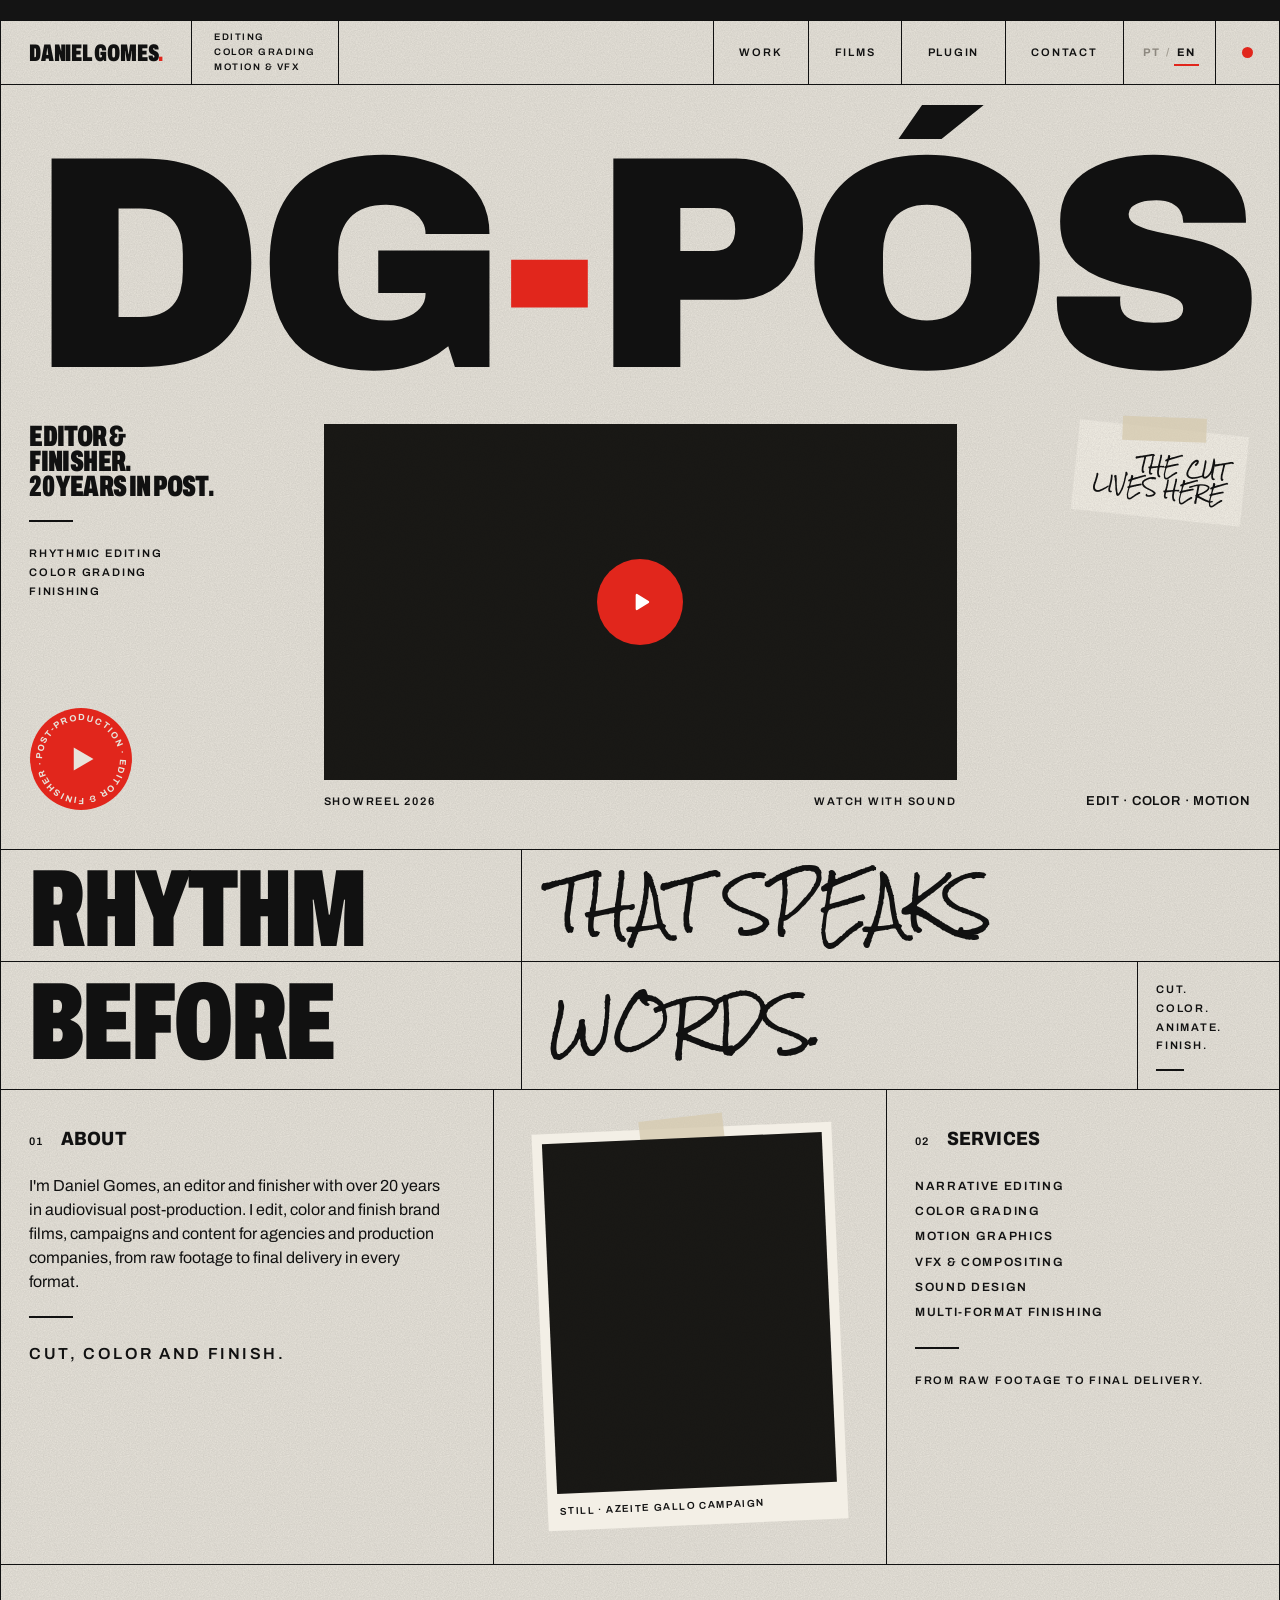
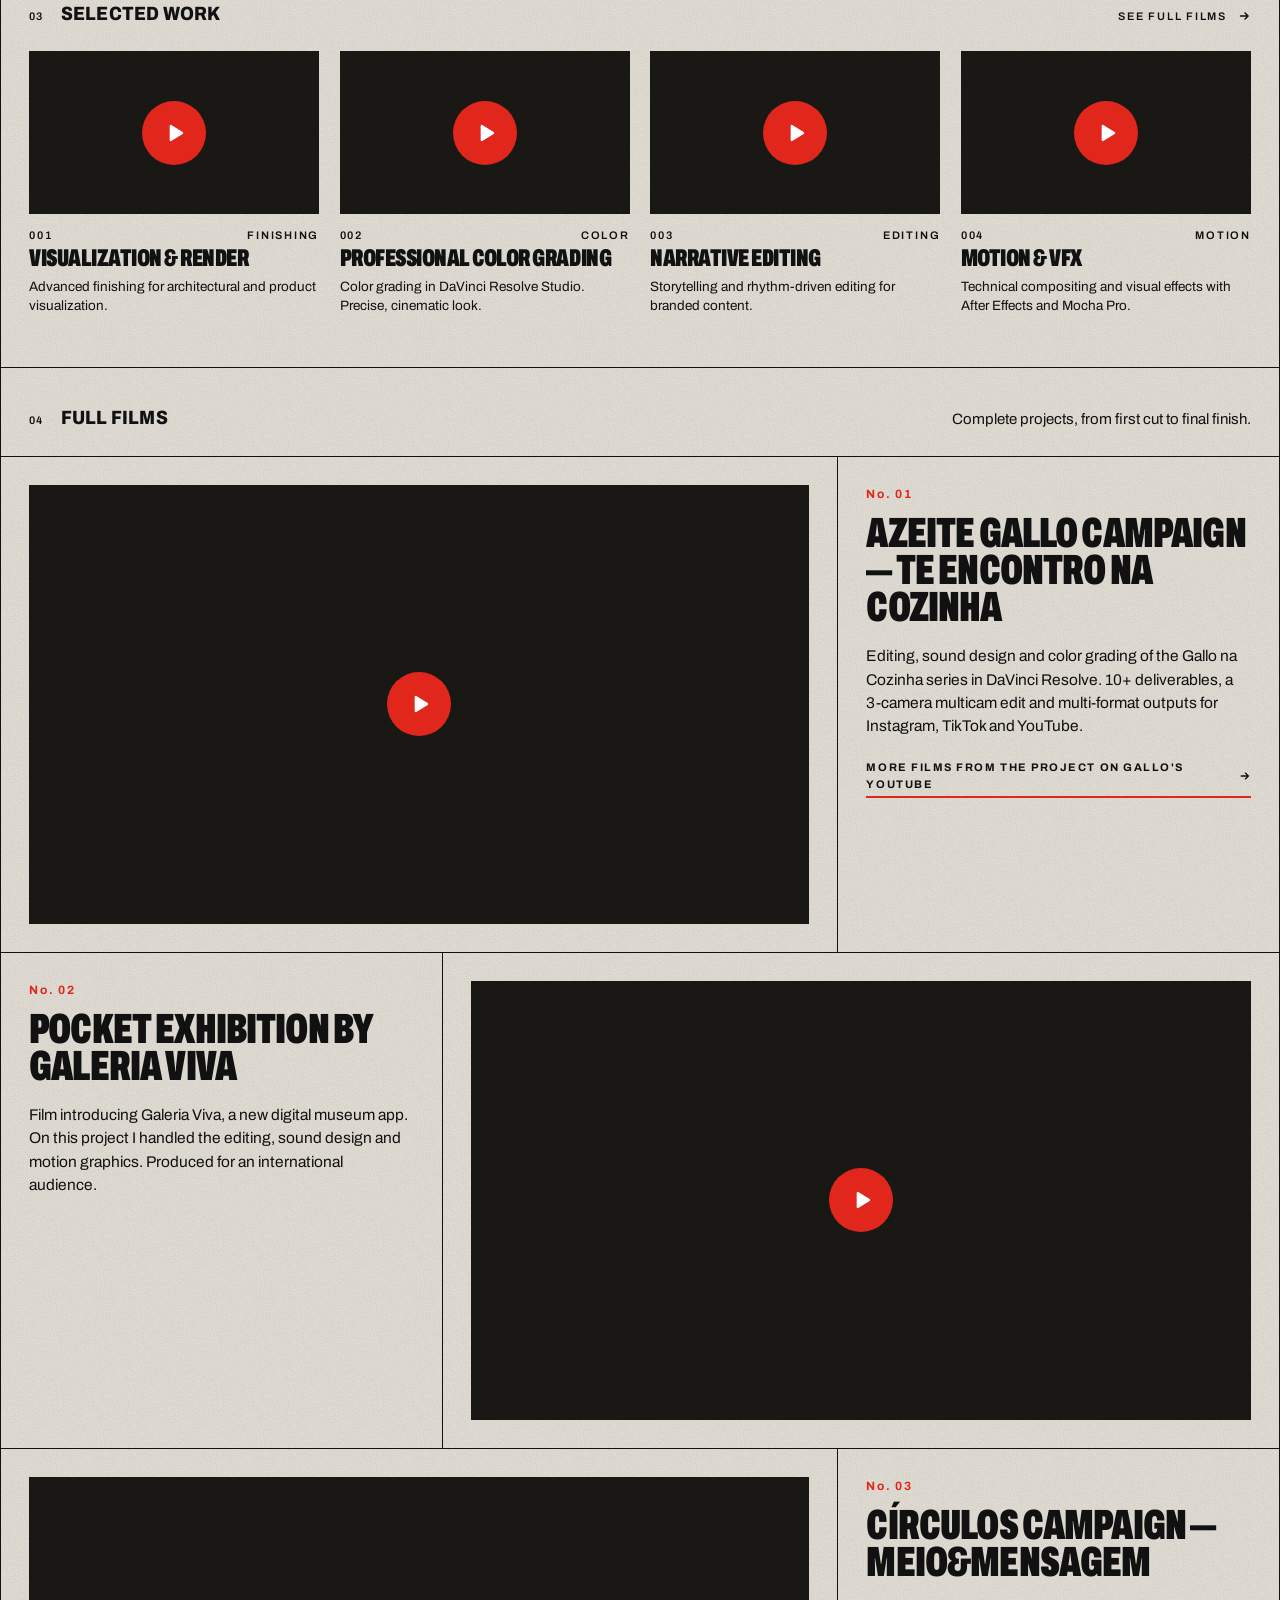
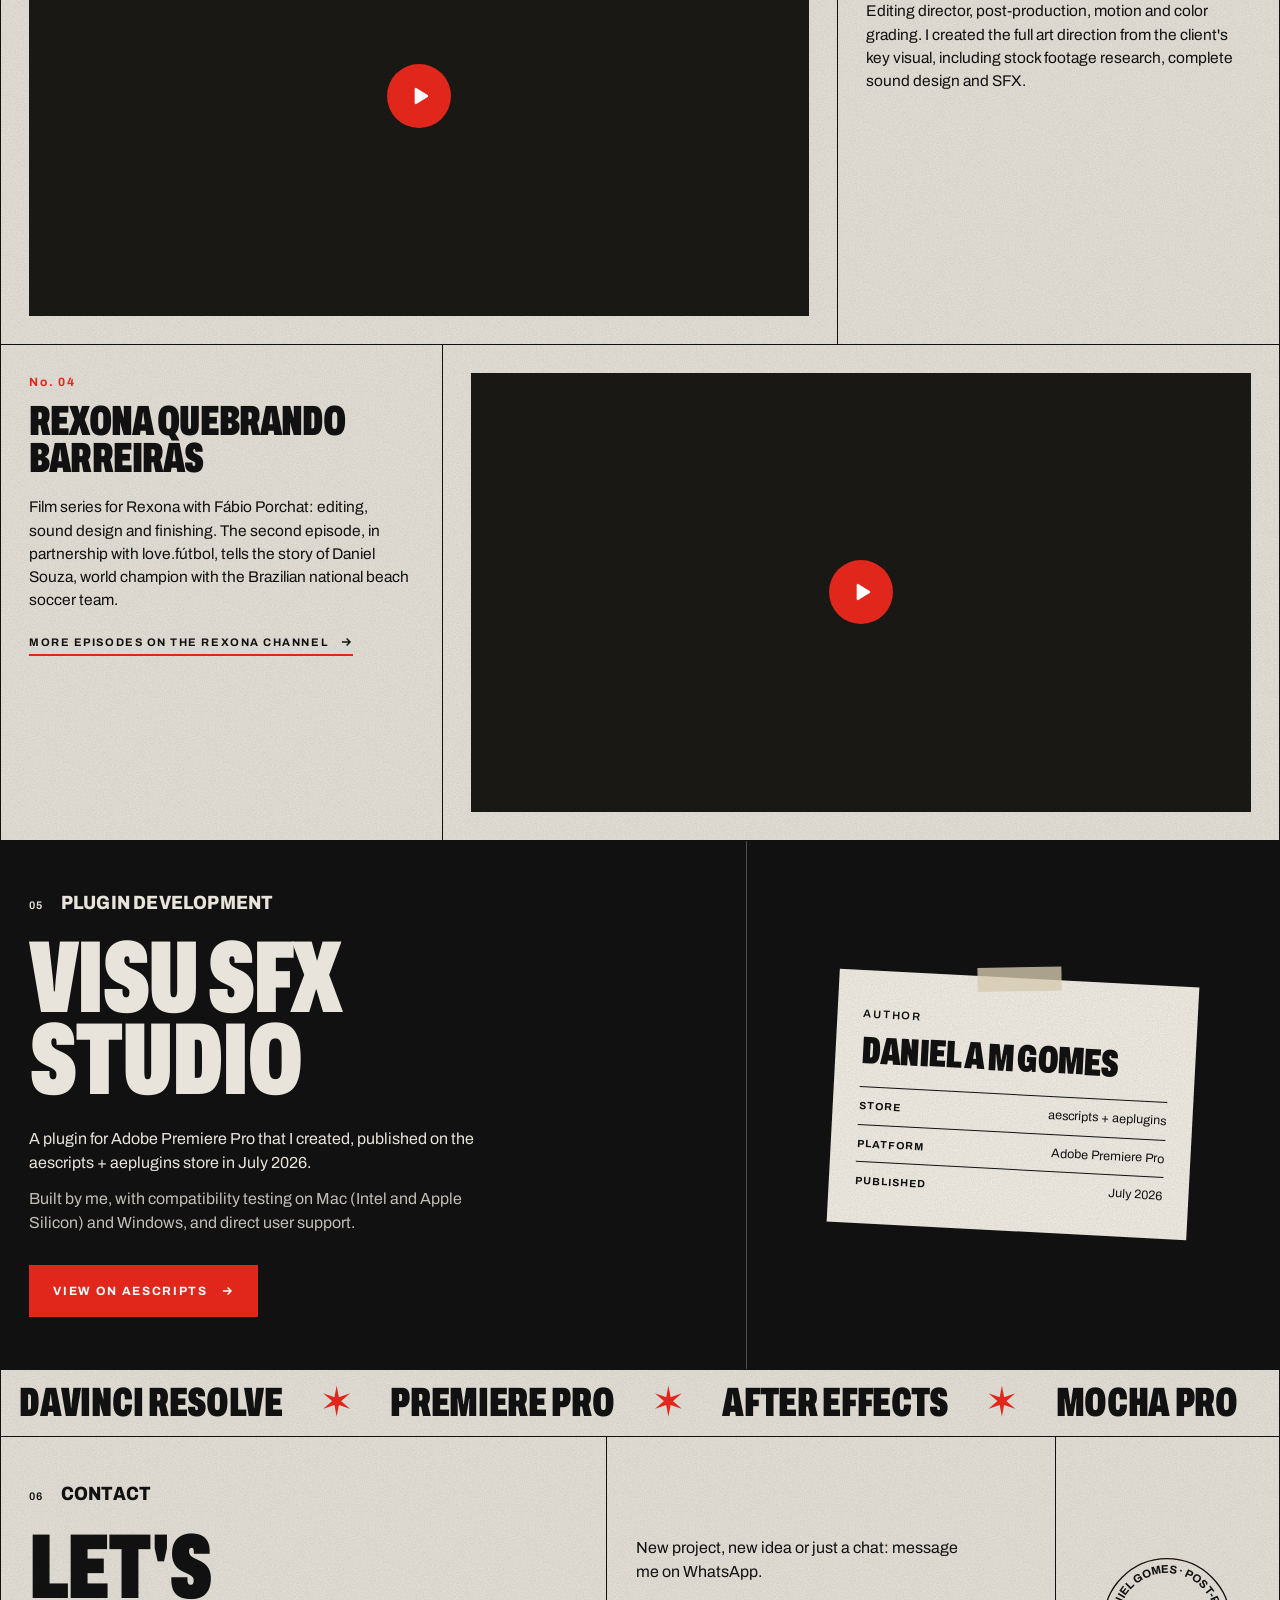
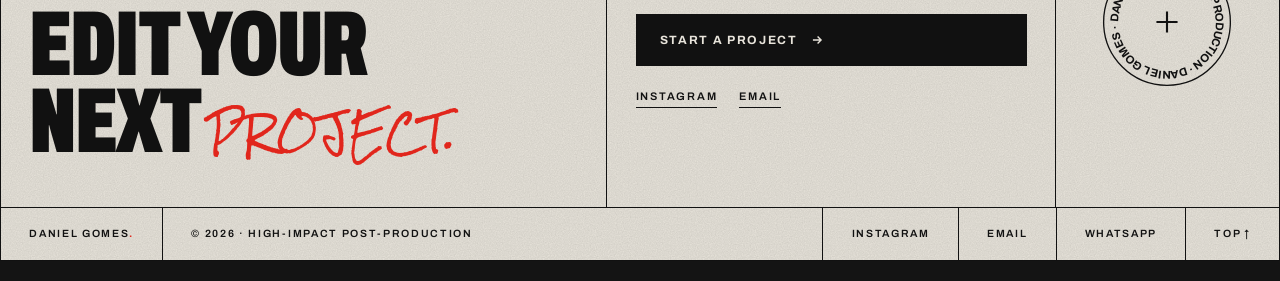
==== commit 39ebe8a0: "Update index.html" ====
--- a/index.html
+++ b/index.html
@@ -292,6 +292,19 @@
 @media (max-width:700px){
   .ftr>*{flex:1 1 50%;border-left:0 !important;border-top:var(--rule)}
   .ftr>*:first-child{border-top:0;flex-basis:100%}
+}
+
+
+/* ---------- Microinterações (só mouse, sem "reduzir movimento") ---------- */
+@media (hover:hover) and (pointer:fine) and (prefers-reduced-motion:no-preference){
+  .note:hover,.card:hover,.photo figure:hover{animation:sway 2.4s cubic-bezier(.45,.05,.35,1)}
+  .vf{will-change:transform}
+}
+@keyframes sway{
+  0%{transform:none}
+  30%{transform:rotate(-1deg) translateY(-1.5px)}
+  65%{transform:rotate(.5deg) translateY(-.5px)}
+  100%{transform:none}
 }
 
 /* ---------- Revelar ao rolar ---------- */
@@ -761,6 +774,82 @@
   var saved = null; try { saved = localStorage.getItem('dg-lang'); } catch (e) {}
   var startLang = (qLang && qLang.toLowerCase()) || saved || (/^pt/i.test(navigator.language || 'pt') ? 'pt' : 'en');
   if (startLang === 'en') applyLang('en');
+
+  // ---------- Magnetismo e microinterações (só desktop com mouse) ----------
+  // Botões e o play são puxados de leve na direção do mouse e voltam devagar, sem quique (efeito "no óleo");
+  // as miniaturas inclinam em 3D; os selos acompanham o mouse quando ele chega perto.
+  if (!reduce && window.matchMedia && matchMedia('(hover: hover) and (pointer: fine)').matches) {
+    var springs = [], running = false;
+    function spring(apply, k, damp) {
+      var s = { x: 0, y: 0, vx: 0, vy: 0, tx: 0, ty: 0, k: k, d: damp, apply: apply, live: false };
+      springs.push(s); return s;
+    }
+    function kick(s) { s.live = true; if (!running) { running = true; requestAnimationFrame(tick); } }
+    function tick() {
+      var any = false;
+      for (var i = 0; i < springs.length; i++) {
+        var s = springs[i];
+        if (!s.live) continue;
+        s.vx = (s.vx + (s.tx - s.x) * s.k) * s.d;
+        s.vy = (s.vy + (s.ty - s.y) * s.k) * s.d;
+        s.x += s.vx; s.y += s.vy;
+        if (Math.abs(s.tx - s.x) < .02 && Math.abs(s.ty - s.y) < .02 && Math.abs(s.vx) < .02 && Math.abs(s.vy) < .02) {
+          s.x = s.tx; s.y = s.ty; s.vx = s.vy = 0; s.live = false;
+        } else any = true;
+        s.apply(s.x, s.y);
+      }
+      running = any;
+      if (any) requestAnimationFrame(tick);
+    }
+    function clamp(v, m) { return Math.max(-m, Math.min(m, v)); }
+    function setTarget(s, x, y) { if (x !== s.tx || y !== s.ty) { s.tx = x; s.ty = y; kick(s); } }
+
+    // 1) Ímã: o elemento é puxado para o mouse dentro da área "zone"
+    function magnet(el, zone, strength, max) {
+      if (!el) return;
+      var s = spring(function (x, y) { el.style.translate = (x || y) ? x.toFixed(2) + 'px ' + y.toFixed(2) + 'px' : ''; }, .025, .6);
+      zone.addEventListener('pointermove', function (e) {
+        var r = el.getBoundingClientRect();
+        var cx = r.left - s.x + r.width / 2, cy = r.top - s.y + r.height / 2;
+        setTarget(s, clamp((e.clientX - cx) * strength, max), clamp((e.clientY - cy) * strength, max));
+      });
+      zone.addEventListener('pointerleave', function () { setTarget(s, 0, 0); });
+    }
+    Array.prototype.forEach.call(document.querySelectorAll('.btn'), function (el) { magnet(el, el, .12, 4); });
+    Array.prototype.forEach.call(document.querySelectorAll('.lnk, .more'), function (el) { magnet(el, el, .08, 2.5); });
+    var langBox = document.querySelector('.lang'); magnet(langBox, langBox, .06, 1.5);
+
+    // 2) Miniaturas: inclinação 3D suave + play magnético
+    Array.prototype.forEach.call(document.querySelectorAll('.vf[data-vimeo]'), function (vf) {
+      var big = vf.classList.contains('big'), deg = big ? 1.2 : 2;
+      var img = vf.querySelector('img'), play = vf.querySelector('.vf-play');
+      var t = spring(function (x, y) {
+        vf.style.transform = (x || y) ? 'perspective(1000px) rotateX(' + (-y).toFixed(2) + 'deg) rotateY(' + x.toFixed(2) + 'deg)' : '';
+        if (img) img.style.translate = (x || y) ? (-x * 1.6).toFixed(2) + 'px ' + (-y * 1.6).toFixed(2) + 'px' : '';
+      }, .02, .62);
+      vf.addEventListener('pointermove', function (e) {
+        if (vf.classList.contains('playing')) return;
+        var r = vf.getBoundingClientRect();
+        setTarget(t, ((e.clientX - r.left) / r.width - .5) * deg, ((e.clientY - r.top) / r.height - .5) * deg);
+      });
+      vf.addEventListener('pointerleave', function () { setTarget(t, 0, 0); });
+      vf.addEventListener('click', function () { t.tx = t.ty = t.x = t.y = t.vx = t.vy = 0; t.live = false; vf.style.transform = ''; });
+      magnet(play, vf, big ? .04 : .05, big ? 10 : 6);
+    });
+
+    // 3) Selos: acompanham o mouse quando ele chega perto
+    Array.prototype.forEach.call(document.querySelectorAll('.stamp'), function (el) {
+      var s = spring(function (x, y) { el.style.translate = (x || y) ? x.toFixed(2) + 'px ' + y.toFixed(2) + 'px' : ''; }, .018, .6);
+      var radius = 220;
+      document.addEventListener('pointermove', function (e) {
+        var r = el.getBoundingClientRect();
+        var dx = e.clientX - (r.left - s.x + r.width / 2), dy = e.clientY - (r.top - s.y + r.height / 2);
+        var dist = Math.sqrt(dx * dx + dy * dy);
+        if (dist < radius) { var f = (1 - dist / radius) * .1; setTarget(s, dx * f, dy * f); }
+        else setTarget(s, 0, 0);
+      }, { passive: true });
+    });
+  }
 })();
 </script>
 </body>
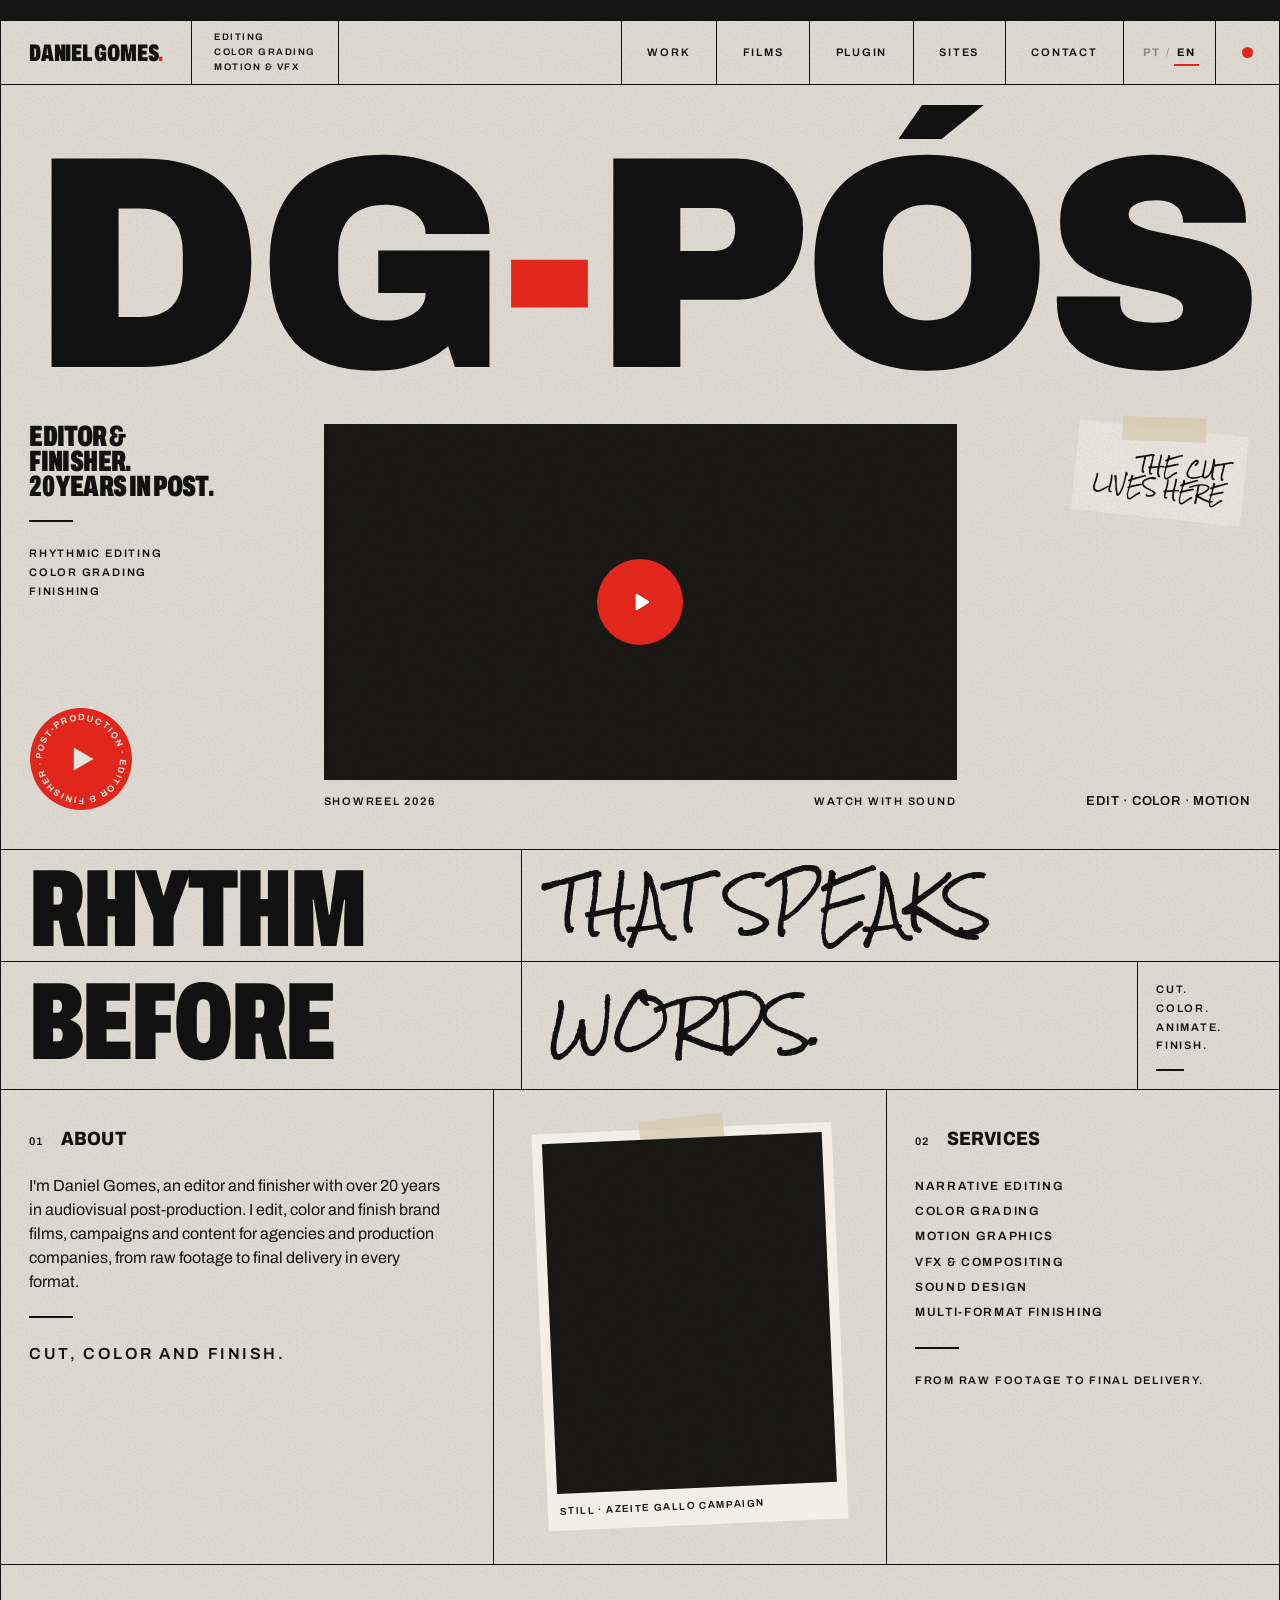
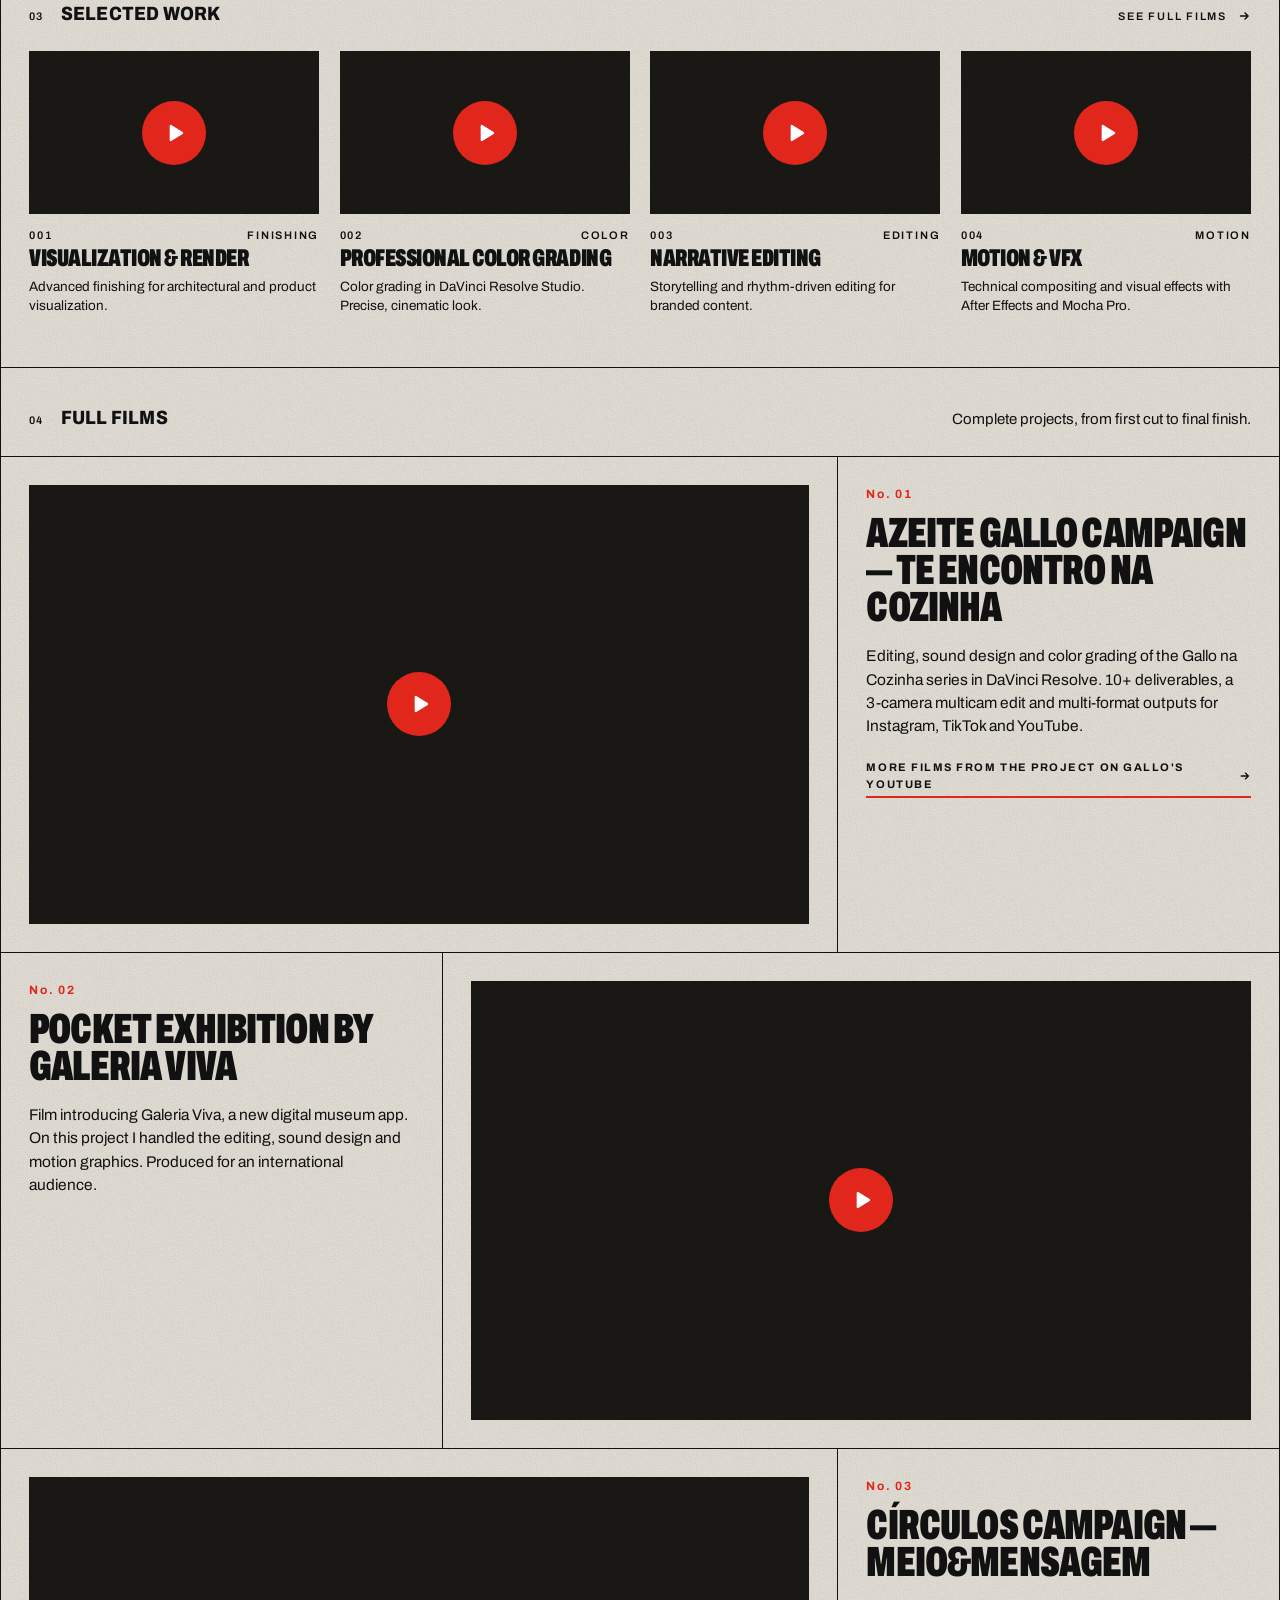
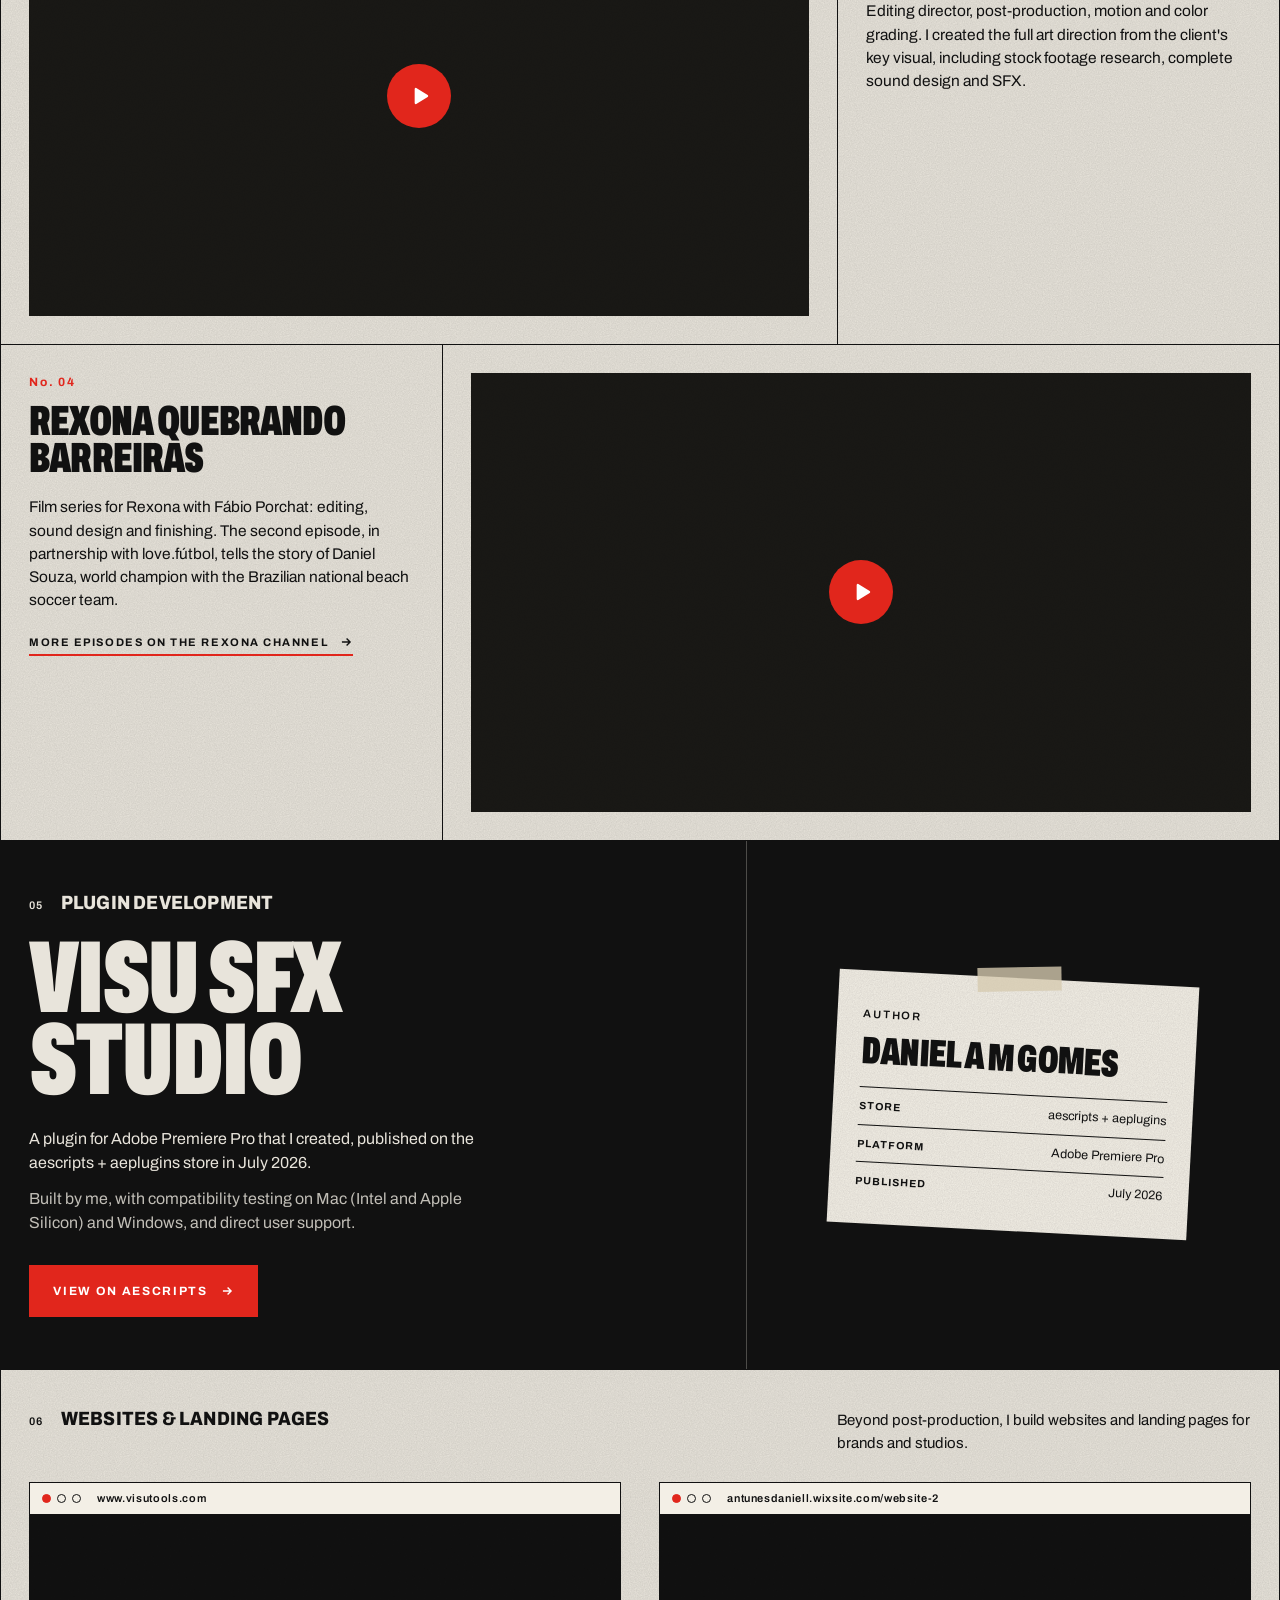
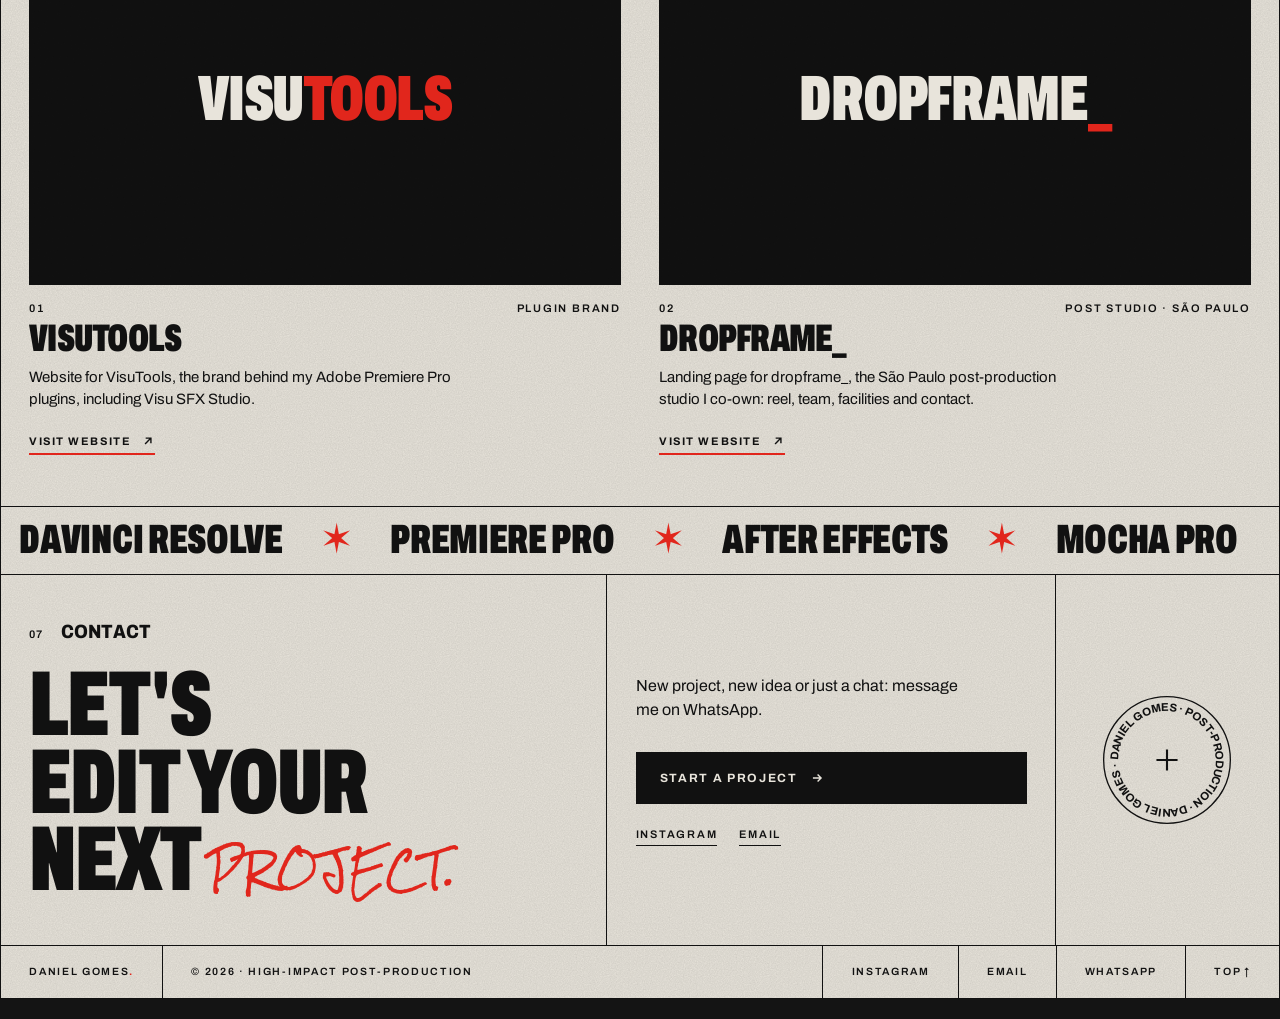
==== commit c9cd78ea: "Update index.html" ====
--- a/index.html
+++ b/index.html
@@ -249,6 +249,31 @@
   .plugin .l{border-right:0;border-bottom:1px solid rgba(232,228,219,.28)}
 }
 
+
+/* ---------- Sites & Landing Pages ---------- */
+.sites{padding:clamp(26px,3vw,44px) var(--pad) clamp(34px,4vw,60px);border-bottom:var(--rule)}
+.sites-top{display:flex;justify-content:space-between;align-items:baseline;gap:12px 40px;flex-wrap:wrap;margin-bottom:28px}
+.sites-top .sh{margin:0}
+.sites-top p{max-width:46ch;font-size:15px}
+.sites-grid{display:grid;grid-template-columns:repeat(2,minmax(0,1fr));gap:clamp(22px,3vw,44px)}
+.site-frame{display:block;border:var(--rule);background:var(--note);overflow:hidden;transition:transform .9s var(--ease)}
+.site-frame:hover{transform:translateY(-3px)}
+.site-frame .bar{display:flex;align-items:center;gap:6px;height:32px;padding:0 12px;border-bottom:var(--rule)}
+.site-frame .bar i{width:9px;height:9px;border-radius:50%;border:1px solid var(--ink)}
+.site-frame .bar i:first-child{background:var(--red);border-color:var(--red)}
+.site-frame .bar .url{margin-left:10px;font-size:11px;font-weight:600;letter-spacing:.06em;white-space:nowrap;overflow:hidden;text-overflow:ellipsis}
+.site-frame .view{position:relative;aspect-ratio:16/10;background:var(--ink) var(--tex);display:grid;place-items:center;overflow:hidden}
+.site-frame .view .ph{color:var(--paper);font-size:clamp(40px,5vw,84px);padding:0 .3em;text-align:center}
+.site-frame .view .ph b{color:var(--red);font-weight:900}
+.site-frame .view img{position:absolute;inset:0;width:100%;height:100%;object-fit:cover;object-position:top center;opacity:0;transition:opacity .6s,transform 1.4s var(--ease)}
+.site-frame .view img.loaded{opacity:1}
+.site-frame:hover .view img{transform:scale(1.03)}
+.site .meta{display:flex;justify-content:space-between;margin-top:14px}
+.site h3{margin:4px 0 0;font-size:clamp(30px,3vw,44px);line-height:.9}
+.site p{margin-top:10px;font-size:15px;max-width:48ch}
+@media (max-width:820px){.sites-grid{grid-template-columns:1fr}}
+@media (max-width:1180px){.hdr-desc{display:none}}
+
 /* ---------- Ferramentas ---------- */
 .tools{overflow:hidden;border-bottom:var(--rule);padding:16px 0}
 .track{display:flex;width:max-content;animation:mq 34s linear infinite}
@@ -337,6 +362,7 @@
         <li><a href="#trabalhos" data-en="Work">Trabalhos</a></li>
         <li><a href="#videos" data-en="Films">Vídeos</a></li>
         <li><a href="#plugin">Plugin</a></li>
+        <li><a href="#sites">Sites</a></li>
         <li><a href="#contato" data-en="Contact">Contato</a></li>
       </ul>
     </nav>
@@ -350,6 +376,7 @@
       <a href="#trabalhos" data-en="Work">Trabalhos</a>
       <a href="#videos" data-en="Films">Vídeos</a>
       <a href="#plugin">Plugin</a>
+      <a href="#sites">Sites</a>
       <a href="#contato" data-en="Contact">Contato</a>
     </nav>
   </header>
@@ -402,7 +429,7 @@
     <section class="about" id="sobre">
       <div class="txt rv">
         <div class="sh"><span class="n">01</span><h2 data-en="About">Sobre</h2></div>
-        <p data-en="I'm Daniel Gomes, an editor and finisher with over 20 years in audiovisual post-production. I edit, color and finish brand films, campaigns and content for agencies and production companies, from raw footage to final delivery in every format.">Sou Daniel Gomes, editor e finalizador com mais de 20 anos de pós-produção audiovisual. Monto, coloro e finalizo filmes de marca, campanhas e conteúdo para agências e produtoras, do material bruto à entrega final em todos os formatos.</p>
+        <p data-en="I'm Daniel Gomes, an editor and finisher with over 20 years in audiovisual post-production. I edit, color and finish brand films, campaigns and content for agencies and production companies, from raw footage to final delivery in every format.">Sou Daniel Gomes, editor e finalizador com mais de 20 anos de pós-produção audiovisual. Monto, dou cor e finalizo filmes de marca, campanhas e conteúdo para agências e produtoras, do material bruto à entrega final em todos os formatos.</p>
         <span class="dash"></span>
         <p class="lab" data-en="Cut, color and finish.">Corte, cor e acabamento.</p>
       </div>
@@ -410,7 +437,7 @@
         <figure>
           <span class="tape" aria-hidden="true"></span>
           <div class="ph"><img id="about-img" alt="Frame da Campanha Azeite Gallo" data-en-alt="Still from the Azeite Gallo campaign" decoding="async"></div>
-          <figcaption data-en="Still · Azeite Gallo campaign">Frame · Campanha Azeite Gallo</figcaption>
+          <figcaption data-en="Still · Azeite Gallo campaign"> Te encontro na cozinha - Azeite Gallo</figcaption>
         </figure>
       </div>
       <div class="svcs rv" style="--d:.2s">
@@ -494,6 +521,15 @@
       </div>
     </section>
 
+    <!-- Sites & Landing Pages (edite o array "sites" no fim do arquivo) -->
+    <section class="sites" id="sites">
+      <div class="sites-top rv">
+        <div class="sh"><span class="n">06</span><h2 data-en="Websites &amp;amp; Landing Pages">Sites &amp; Landing Pages</h2></div>
+        <p data-en="Beyond post-production, I build websites and landing pages for brands and studios.">Além da pós-produção, desenvolvo sites e landing pages para marcas e estúdios.</p>
+      </div>
+      <div class="sites-grid" id="sites-list"></div>
+    </section>
+
     <!-- Ferramentas -->
     <div class="tools" aria-label="Ferramentas: DaVinci Resolve, Premiere Pro, After Effects, Mocha Pro. Inteligência artificial: Claude Code e Magnific." data-en-label="Tools: DaVinci Resolve, Premiere Pro, After Effects, Mocha Pro. Artificial intelligence: Claude Code and Magnific.">
       <div class="track disp" aria-hidden="true">
@@ -505,7 +541,7 @@
     <!-- Contato -->
     <section class="cta" id="contato">
       <div class="ttl rv">
-        <div class="sh"><span class="n">06</span><h2 data-en="Contact">Contato</h2></div>
+        <div class="sh"><span class="n">07</span><h2 data-en="Contact">Contato</h2></div>
         <h2 class="disp" aria-label="Vamos editar o próximo projeto?" data-en-label="Let's edit your next project." data-en="Let's<br>edit your<br>next<span class=&quot;hand wr&quot;>project.</span>">Vamos<br>editar o<br>próximo<span class="hand wr">projeto?</span></h2>
       </div>
       <div class="mid rv" style="--d:.1s">
@@ -597,6 +633,35 @@
     }
   ];
 
+
+  // ==========================================================
+  // SITES & LANDING PAGES — EDITE AQUI
+  // url:  endereço do site
+  // name: nome que aparece no card (parte em vermelho entre [colchetes])
+  // tag:  rótulo curto (tipo de projeto)
+  // desc: descrição
+  // img:  (opcional) imagem de capa — um print do site, ex.: 'sites/visutools.jpg'
+  // en:   versão em inglês { tag, desc }
+  // ==========================================================
+  var sites = [
+    {
+      url: 'https://www.visutools.com',
+      name: 'Visu[Tools]',
+      tag: 'Marca de plugins',
+      desc: 'Site da VisuTools, a marca dos meus plugins para Adobe Premiere Pro, como o Visu SFX Studio.',
+      img: '',
+      en: { tag: 'Plugin brand', desc: 'Website for VisuTools, the brand behind my Adobe Premiere Pro plugins, including Visu SFX Studio.' }
+    },
+    {
+      url: 'https://antunesdaniell.wixsite.com/website-2',
+      name: 'dropframe[_]',
+      tag: 'Estúdio de pós · São Paulo',
+      desc: 'Landing page da dropframe_, estúdio de pós-produção em São Paulo do qual sou sócio: reel, equipe, estrutura e contato.',
+      img: 'https://static.wixstatic.com/media/6f4d1f_be64e389998d424188a66f624f530dc4~mv2.jpg/v1/fill/w_980,h_662,al_c,q_85,usm_0.66_1.00_0.01,enc_avif,quality_auto/6f4d1f_be64e389998d424188a66f624f530dc4~mv2.jpg',
+      en: { tag: 'Post studio · São Paulo', desc: 'Landing page for dropframe_, the São Paulo post-production studio I co-own: reel, team, facilities and contact.' }
+    }
+  ];
+
   var reduce = window.matchMedia && matchMedia('(prefers-reduced-motion: reduce)').matches;
   var hasIO = 'IntersectionObserver' in window;
   var ARROW = '<svg width="14" height="14" viewBox="0 0 24 24" fill="none" stroke="currentColor" stroke-width="2.4" aria-hidden="true"><path d="M5 12h14M13 6l6 6-6 6"/></svg>';
@@ -639,6 +704,37 @@
           : '') +
       '</div>';
     list.appendChild(el);
+  });
+
+
+  // ---------- Sites & Landing Pages ----------
+  var EXT = '<svg width="14" height="14" viewBox="0 0 24 24" fill="none" stroke="currentColor" stroke-width="2.4" aria-hidden="true"><path d="M7 17 17 7M8 7h9v9"/></svg>';
+  var sitesList = document.getElementById('sites-list');
+  sites.forEach(function (st, i) {
+    var en = st.en || {}, num = String(i + 1).padStart(2, '0');
+    var host = st.url.replace(/^https?:\/\//, '').replace(/\/$/, '');
+    var plain = st.name.replace(/[\[\]]/g, '');
+    var styled = esc(st.name).replace(/\[(.*?)\]/g, '<b>$1</b>');
+    var el = document.createElement('article');
+    el.className = 'site rv';
+    if (i % 2) el.style.setProperty('--d', '.12s');
+    el.innerHTML =
+      '<a class="site-frame" href="' + esc(st.url) + '" target="_blank" rel="noopener noreferrer" aria-label="Abrir o site ' + esc(plain) + '" data-en-label="Open the ' + esc(plain) + ' website">' +
+        '<span class="bar" aria-hidden="true"><i></i><i></i><i></i><span class="url">' + esc(host) + '</span></span>' +
+        '<span class="view"><span class="ph disp" aria-hidden="true">' + styled + '</span>' +
+          (st.img ? '<img alt="" loading="lazy" decoding="async" src="' + esc(st.img) + '">' : '') +
+        '</span>' +
+      '</a>' +
+      '<div class="meta"><span class="lab">' + num + '</span><span class="lab"' + enAttr(en.tag) + '>' + esc(st.tag) + '</span></div>' +
+      '<h3 class="disp">' + esc(plain) + '</h3>' +
+      '<p' + enAttr(en.desc) + '>' + esc(st.desc) + '</p>' +
+      '<a class="lnk" href="' + esc(st.url) + '" target="_blank" rel="noopener noreferrer"><span data-en="Visit website">Visitar site</span>' + EXT + '</a>';
+    var img = el.querySelector('img');
+    if (img) {
+      img.addEventListener('load', function () { img.classList.add('loaded'); });
+      img.addEventListener('error', function () { img.remove(); });
+    }
+    sitesList.appendChild(el);
   });
 
   // ---------- Miniaturas do Vimeo ----------
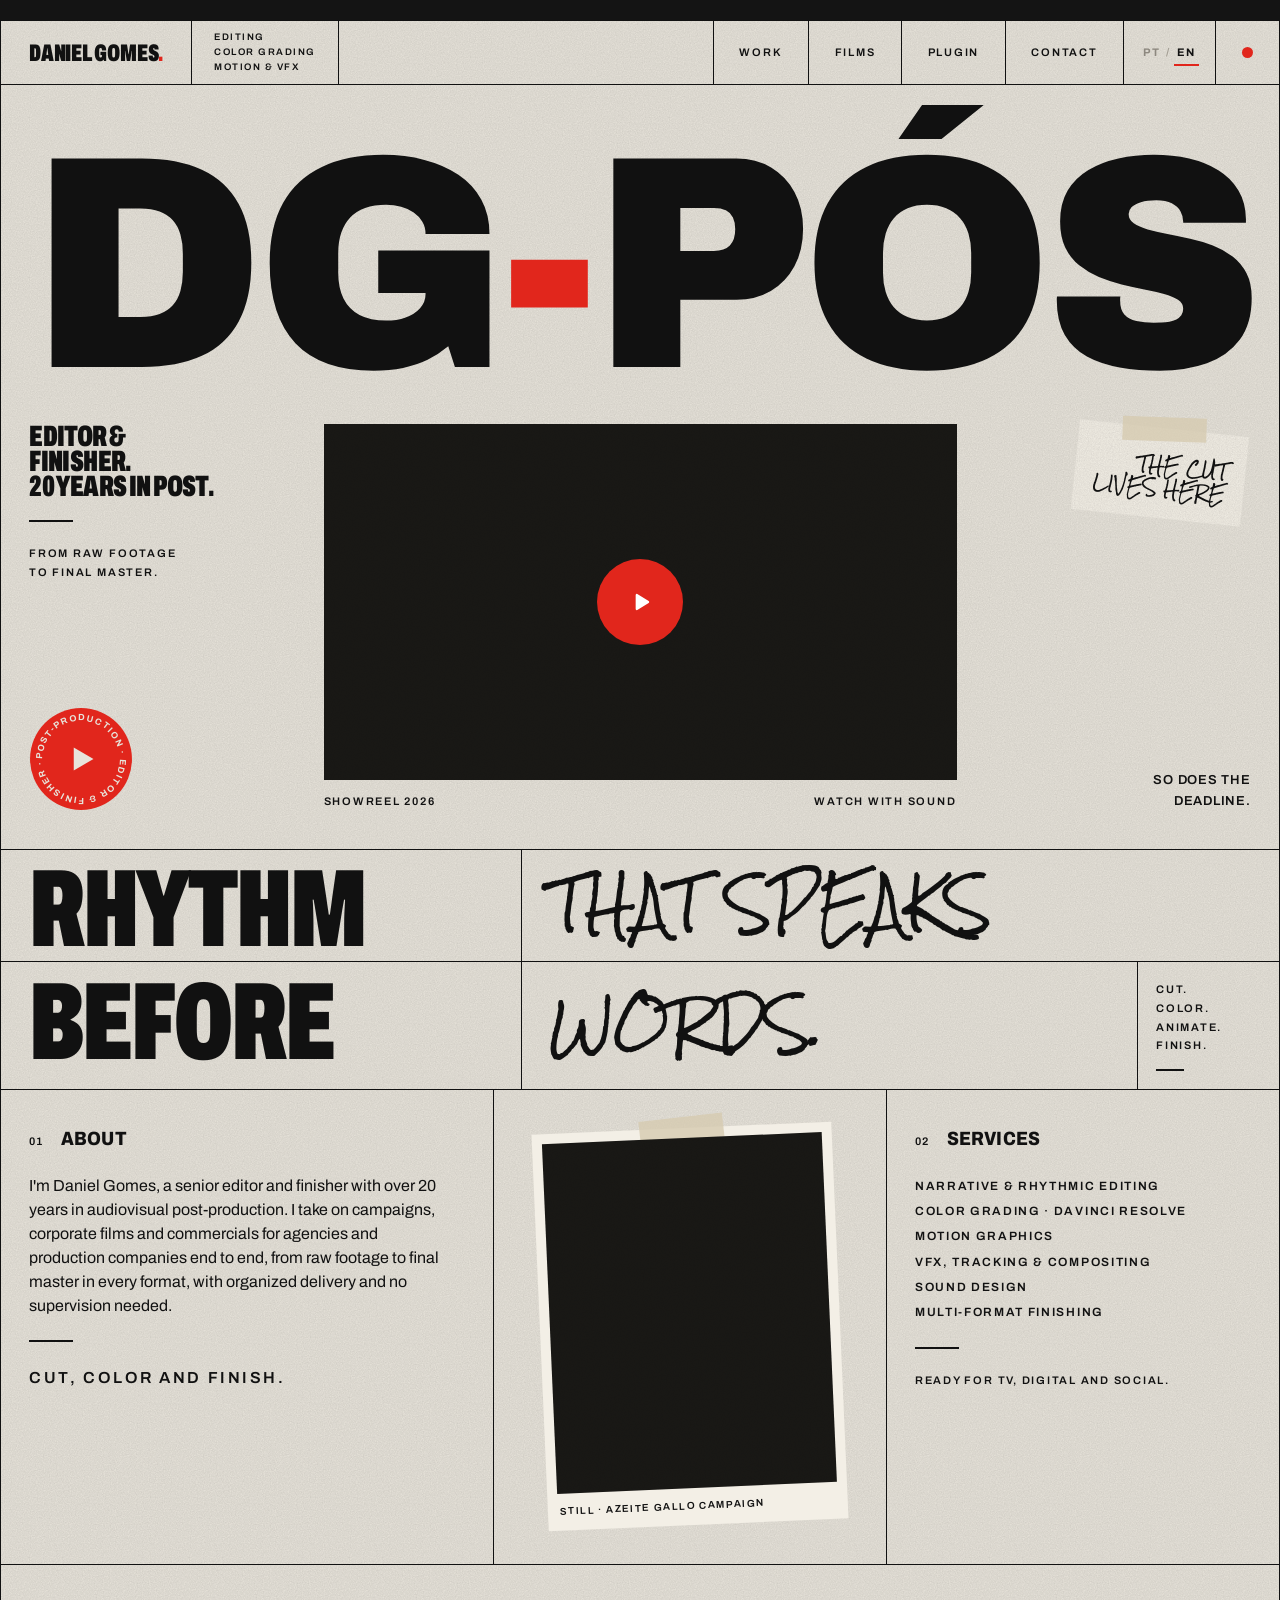
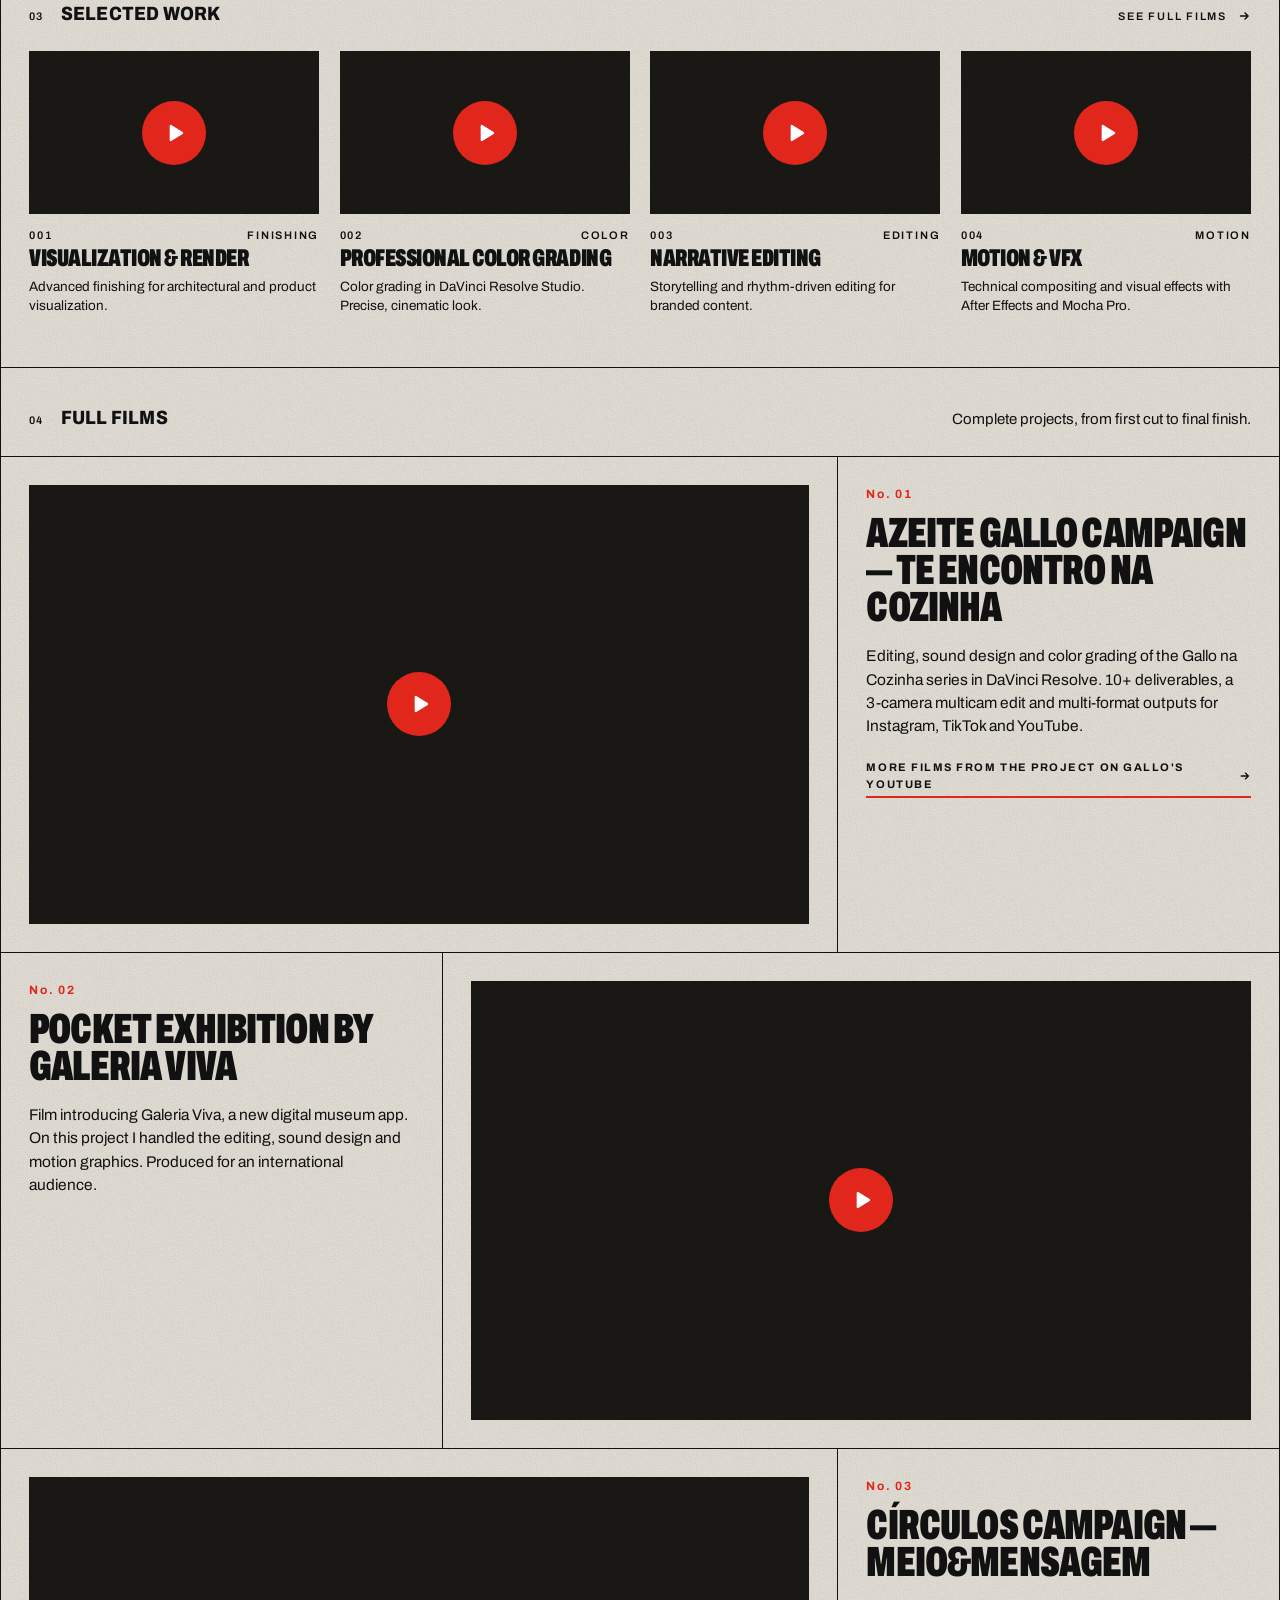
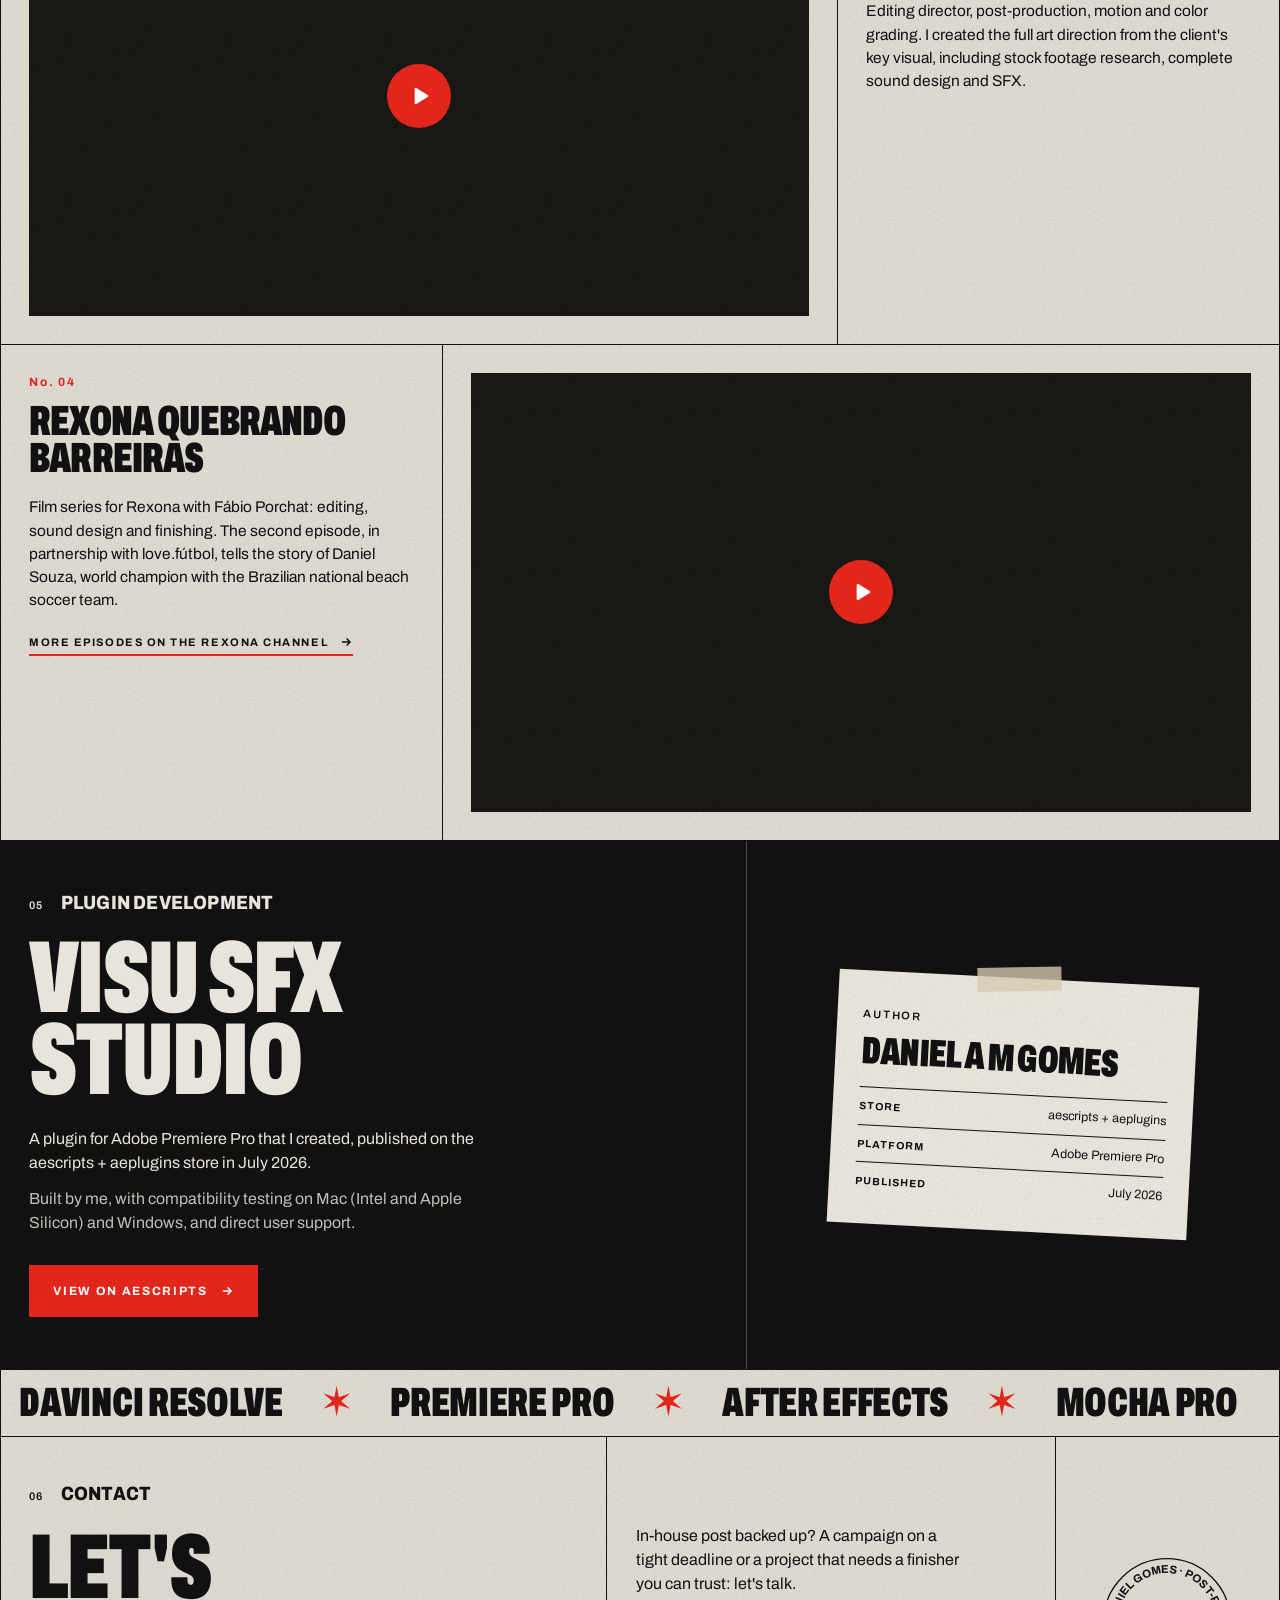
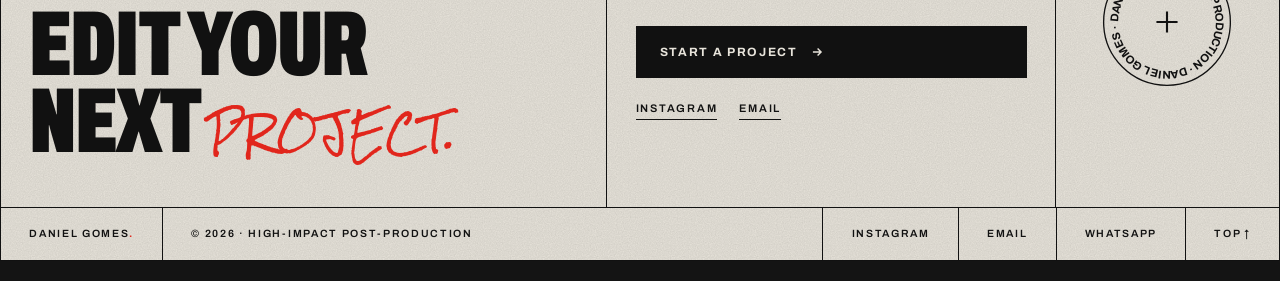
==== commit 4a52e9ea: "Update index.html" ====
--- a/index.html
+++ b/index.html
@@ -249,31 +249,6 @@
   .plugin .l{border-right:0;border-bottom:1px solid rgba(232,228,219,.28)}
 }
 
-
-/* ---------- Sites & Landing Pages ---------- */
-.sites{padding:clamp(26px,3vw,44px) var(--pad) clamp(34px,4vw,60px);border-bottom:var(--rule)}
-.sites-top{display:flex;justify-content:space-between;align-items:baseline;gap:12px 40px;flex-wrap:wrap;margin-bottom:28px}
-.sites-top .sh{margin:0}
-.sites-top p{max-width:46ch;font-size:15px}
-.sites-grid{display:grid;grid-template-columns:repeat(2,minmax(0,1fr));gap:clamp(22px,3vw,44px)}
-.site-frame{display:block;border:var(--rule);background:var(--note);overflow:hidden;transition:transform .9s var(--ease)}
-.site-frame:hover{transform:translateY(-3px)}
-.site-frame .bar{display:flex;align-items:center;gap:6px;height:32px;padding:0 12px;border-bottom:var(--rule)}
-.site-frame .bar i{width:9px;height:9px;border-radius:50%;border:1px solid var(--ink)}
-.site-frame .bar i:first-child{background:var(--red);border-color:var(--red)}
-.site-frame .bar .url{margin-left:10px;font-size:11px;font-weight:600;letter-spacing:.06em;white-space:nowrap;overflow:hidden;text-overflow:ellipsis}
-.site-frame .view{position:relative;aspect-ratio:16/10;background:var(--ink) var(--tex);display:grid;place-items:center;overflow:hidden}
-.site-frame .view .ph{color:var(--paper);font-size:clamp(40px,5vw,84px);padding:0 .3em;text-align:center}
-.site-frame .view .ph b{color:var(--red);font-weight:900}
-.site-frame .view img{position:absolute;inset:0;width:100%;height:100%;object-fit:cover;object-position:top center;opacity:0;transition:opacity .6s,transform 1.4s var(--ease)}
-.site-frame .view img.loaded{opacity:1}
-.site-frame:hover .view img{transform:scale(1.03)}
-.site .meta{display:flex;justify-content:space-between;margin-top:14px}
-.site h3{margin:4px 0 0;font-size:clamp(30px,3vw,44px);line-height:.9}
-.site p{margin-top:10px;font-size:15px;max-width:48ch}
-@media (max-width:820px){.sites-grid{grid-template-columns:1fr}}
-@media (max-width:1180px){.hdr-desc{display:none}}
-
 /* ---------- Ferramentas ---------- */
 .tools{overflow:hidden;border-bottom:var(--rule);padding:16px 0}
 .track{display:flex;width:max-content;animation:mq 34s linear infinite}
@@ -362,7 +337,6 @@
         <li><a href="#trabalhos" data-en="Work">Trabalhos</a></li>
         <li><a href="#videos" data-en="Films">Vídeos</a></li>
         <li><a href="#plugin">Plugin</a></li>
-        <li><a href="#sites">Sites</a></li>
         <li><a href="#contato" data-en="Contact">Contato</a></li>
       </ul>
     </nav>
@@ -376,7 +350,6 @@
       <a href="#trabalhos" data-en="Work">Trabalhos</a>
       <a href="#videos" data-en="Films">Vídeos</a>
       <a href="#plugin">Plugin</a>
-      <a href="#sites">Sites</a>
       <a href="#contato" data-en="Contact">Contato</a>
     </nav>
   </header>
@@ -391,7 +364,7 @@
         <div class="hero-l rv" style="--d:.5s">
           <p class="tag disp" data-en="Editor &amp;amp;<br>finisher.<br>20 years in post.">Editor &amp;<br>finalizador.<br>20 anos de pós.</p>
           <span class="dash"></span>
-          <p class="lab" data-en="Rhythmic editing<br>Color grading<br>Finishing">Montagem rítmica<br>Color grading<br>Finalização</p>
+          <p class="lab" data-en="From raw footage<br>to final master.">Do material bruto<br>ao master final.</p>
           <svg class="stamp red" viewBox="0 0 100 100" aria-hidden="true">
             <circle class="disc" cx="50" cy="50" r="49"/>
             <g class="ring">
@@ -410,7 +383,7 @@
         <div class="hero-r rv" style="--d:.65s">
           <div class="note"><span class="tape" aria-hidden="true"></span><span class="hand" data-en="The cut<br>lives here">O corte<br>mora aqui</span></div>
           <div class="bottom">
-            <p class="lab" data-en="Edit · Color · Motion">Montagem · Cor · Motion</p>
+            <p class="lab" data-en="So does the deadline.">O prazo também.</p>
           </div>
         </div>
       </div>
@@ -429,7 +402,7 @@
     <section class="about" id="sobre">
       <div class="txt rv">
         <div class="sh"><span class="n">01</span><h2 data-en="About">Sobre</h2></div>
-        <p data-en="I'm Daniel Gomes, an editor and finisher with over 20 years in audiovisual post-production. I edit, color and finish brand films, campaigns and content for agencies and production companies, from raw footage to final delivery in every format.">Sou Daniel Gomes, editor e finalizador com mais de 20 anos de pós-produção audiovisual. Monto, dou cor e finalizo filmes de marca, campanhas e conteúdo para agências e produtoras, do material bruto à entrega final em todos os formatos.</p>
+        <p data-en="I'm Daniel Gomes, a senior editor and finisher with over 20 years in audiovisual post-production. I take on campaigns, corporate films and commercials for agencies and production companies end to end, from raw footage to final master in every format, with organized delivery and no supervision needed.">Sou Daniel Gomes, editor e finalizador sênior com mais de 20 anos de pós-produção audiovisual. Assumo campanhas, institucionais e filmes publicitários de agências e produtoras de ponta a ponta, do material bruto ao master final em todos os formatos, com organização técnica e sem demandar supervisão.</p>
         <span class="dash"></span>
         <p class="lab" data-en="Cut, color and finish.">Corte, cor e acabamento.</p>
       </div>
@@ -443,15 +416,15 @@
       <div class="svcs rv" style="--d:.2s">
         <div class="sh"><span class="n">02</span><h2 data-en="Services">Serviços</h2></div>
         <ul class="svc">
-          <li data-en="Narrative editing">Montagem narrativa</li>
-          <li>Color grading</li>
+          <li data-en="Narrative &amp;amp; rhythmic editing">Montagem narrativa e rítmica</li>
+          <li>Color grading · DaVinci Resolve</li>
           <li>Motion graphics</li>
-          <li data-en="VFX &amp;amp; compositing">VFX e composição</li>
+          <li data-en="VFX, tracking &amp;amp; compositing">VFX, tracking e composição</li>
           <li>Sound design</li>
           <li data-en="Multi-format finishing">Finalização multiformato</li>
         </ul>
         <span class="dash"></span>
-        <p class="lab" data-en="From raw footage to final delivery.">Do bruto à entrega final.</p>
+        <p class="lab" data-en="Ready for TV, digital and social.">Pronto para TV, digital e redes.</p>
       </div>
     </section>
 
@@ -521,15 +494,6 @@
       </div>
     </section>
 
-    <!-- Sites & Landing Pages (edite o array "sites" no fim do arquivo) -->
-    <section class="sites" id="sites">
-      <div class="sites-top rv">
-        <div class="sh"><span class="n">06</span><h2 data-en="Websites &amp;amp; Landing Pages">Sites &amp; Landing Pages</h2></div>
-        <p data-en="Beyond post-production, I build websites and landing pages for brands and studios.">Além da pós-produção, desenvolvo sites e landing pages para marcas e estúdios.</p>
-      </div>
-      <div class="sites-grid" id="sites-list"></div>
-    </section>
-
     <!-- Ferramentas -->
     <div class="tools" aria-label="Ferramentas: DaVinci Resolve, Premiere Pro, After Effects, Mocha Pro. Inteligência artificial: Claude Code e Magnific." data-en-label="Tools: DaVinci Resolve, Premiere Pro, After Effects, Mocha Pro. Artificial intelligence: Claude Code and Magnific.">
       <div class="track disp" aria-hidden="true">
@@ -541,11 +505,11 @@
     <!-- Contato -->
     <section class="cta" id="contato">
       <div class="ttl rv">
-        <div class="sh"><span class="n">07</span><h2 data-en="Contact">Contato</h2></div>
+        <div class="sh"><span class="n">06</span><h2 data-en="Contact">Contato</h2></div>
         <h2 class="disp" aria-label="Vamos editar o próximo projeto?" data-en-label="Let's edit your next project." data-en="Let's<br>edit your<br>next<span class=&quot;hand wr&quot;>project.</span>">Vamos<br>editar o<br>próximo<span class="hand wr">projeto?</span></h2>
       </div>
       <div class="mid rv" style="--d:.1s">
-        <p data-en="New project, new idea or just a chat: message me on WhatsApp.">Projeto novo, ideia nova ou só uma conversa: me chama no WhatsApp.</p>
+        <p data-en="In-house post backed up? A campaign on a tight deadline or a project that needs a finisher you can trust: let's talk.">A pós interna atolou? Campanha com prazo apertado ou projeto que pede um finalizador de confiança: vamos conversar.</p>
         <a class="btn dark" href="https://wa.me/message/4WTESZSDVZDMB1" target="_blank" rel="noopener noreferrer"><span data-en="Start a project">Iniciar projeto</span> <svg width="14" height="14" viewBox="0 0 24 24" fill="none" stroke="currentColor" stroke-width="2.4" aria-hidden="true"><path d="M5 12h14M13 6l6 6-6 6"/></svg></a>
         <div class="socials">
           <a href="https://www.instagram.com/danielamgomesssss?igsh=cG94YjZmZ2xlbDVi&amp;utm_source=qr" target="_blank" rel="noopener noreferrer">Instagram</a>
@@ -633,35 +597,6 @@
     }
   ];
 
-
-  // ==========================================================
-  // SITES & LANDING PAGES — EDITE AQUI
-  // url:  endereço do site
-  // name: nome que aparece no card (parte em vermelho entre [colchetes])
-  // tag:  rótulo curto (tipo de projeto)
-  // desc: descrição
-  // img:  (opcional) imagem de capa — um print do site, ex.: 'sites/visutools.jpg'
-  // en:   versão em inglês { tag, desc }
-  // ==========================================================
-  var sites = [
-    {
-      url: 'https://www.visutools.com',
-      name: 'Visu[Tools]',
-      tag: 'Marca de plugins',
-      desc: 'Site da VisuTools, a marca dos meus plugins para Adobe Premiere Pro, como o Visu SFX Studio.',
-      img: '',
-      en: { tag: 'Plugin brand', desc: 'Website for VisuTools, the brand behind my Adobe Premiere Pro plugins, including Visu SFX Studio.' }
-    },
-    {
-      url: 'https://antunesdaniell.wixsite.com/website-2',
-      name: 'dropframe[_]',
-      tag: 'Estúdio de pós · São Paulo',
-      desc: 'Landing page da dropframe_, estúdio de pós-produção em São Paulo do qual sou sócio: reel, equipe, estrutura e contato.',
-      img: 'https://static.wixstatic.com/media/6f4d1f_be64e389998d424188a66f624f530dc4~mv2.jpg/v1/fill/w_980,h_662,al_c,q_85,usm_0.66_1.00_0.01,enc_avif,quality_auto/6f4d1f_be64e389998d424188a66f624f530dc4~mv2.jpg',
-      en: { tag: 'Post studio · São Paulo', desc: 'Landing page for dropframe_, the São Paulo post-production studio I co-own: reel, team, facilities and contact.' }
-    }
-  ];
-
   var reduce = window.matchMedia && matchMedia('(prefers-reduced-motion: reduce)').matches;
   var hasIO = 'IntersectionObserver' in window;
   var ARROW = '<svg width="14" height="14" viewBox="0 0 24 24" fill="none" stroke="currentColor" stroke-width="2.4" aria-hidden="true"><path d="M5 12h14M13 6l6 6-6 6"/></svg>';
@@ -704,37 +639,6 @@
           : '') +
       '</div>';
     list.appendChild(el);
-  });
-
-
-  // ---------- Sites & Landing Pages ----------
-  var EXT = '<svg width="14" height="14" viewBox="0 0 24 24" fill="none" stroke="currentColor" stroke-width="2.4" aria-hidden="true"><path d="M7 17 17 7M8 7h9v9"/></svg>';
-  var sitesList = document.getElementById('sites-list');
-  sites.forEach(function (st, i) {
-    var en = st.en || {}, num = String(i + 1).padStart(2, '0');
-    var host = st.url.replace(/^https?:\/\//, '').replace(/\/$/, '');
-    var plain = st.name.replace(/[\[\]]/g, '');
-    var styled = esc(st.name).replace(/\[(.*?)\]/g, '<b>$1</b>');
-    var el = document.createElement('article');
-    el.className = 'site rv';
-    if (i % 2) el.style.setProperty('--d', '.12s');
-    el.innerHTML =
-      '<a class="site-frame" href="' + esc(st.url) + '" target="_blank" rel="noopener noreferrer" aria-label="Abrir o site ' + esc(plain) + '" data-en-label="Open the ' + esc(plain) + ' website">' +
-        '<span class="bar" aria-hidden="true"><i></i><i></i><i></i><span class="url">' + esc(host) + '</span></span>' +
-        '<span class="view"><span class="ph disp" aria-hidden="true">' + styled + '</span>' +
-          (st.img ? '<img alt="" loading="lazy" decoding="async" src="' + esc(st.img) + '">' : '') +
-        '</span>' +
-      '</a>' +
-      '<div class="meta"><span class="lab">' + num + '</span><span class="lab"' + enAttr(en.tag) + '>' + esc(st.tag) + '</span></div>' +
-      '<h3 class="disp">' + esc(plain) + '</h3>' +
-      '<p' + enAttr(en.desc) + '>' + esc(st.desc) + '</p>' +
-      '<a class="lnk" href="' + esc(st.url) + '" target="_blank" rel="noopener noreferrer"><span data-en="Visit website">Visitar site</span>' + EXT + '</a>';
-    var img = el.querySelector('img');
-    if (img) {
-      img.addEventListener('load', function () { img.classList.add('loaded'); });
-      img.addEventListener('error', function () { img.remove(); });
-    }
-    sitesList.appendChild(el);
   });
 
   // ---------- Miniaturas do Vimeo ----------
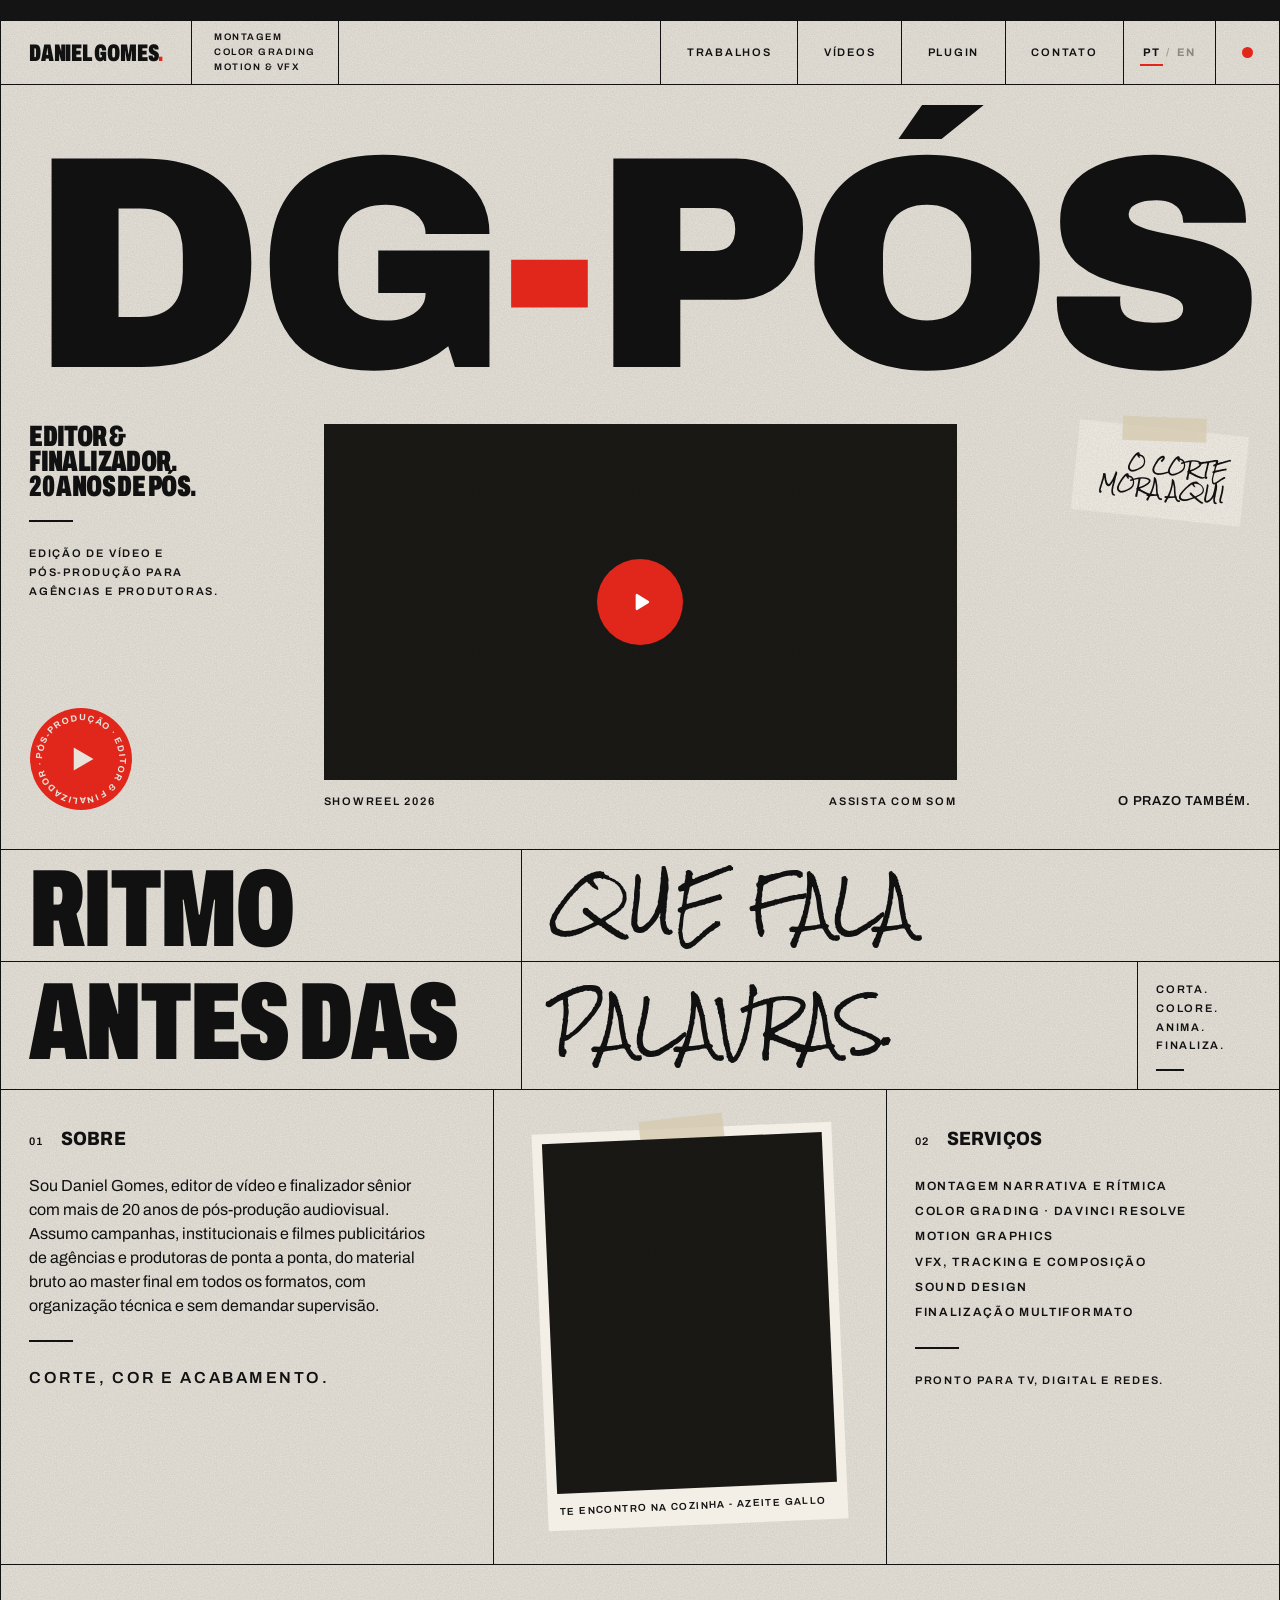
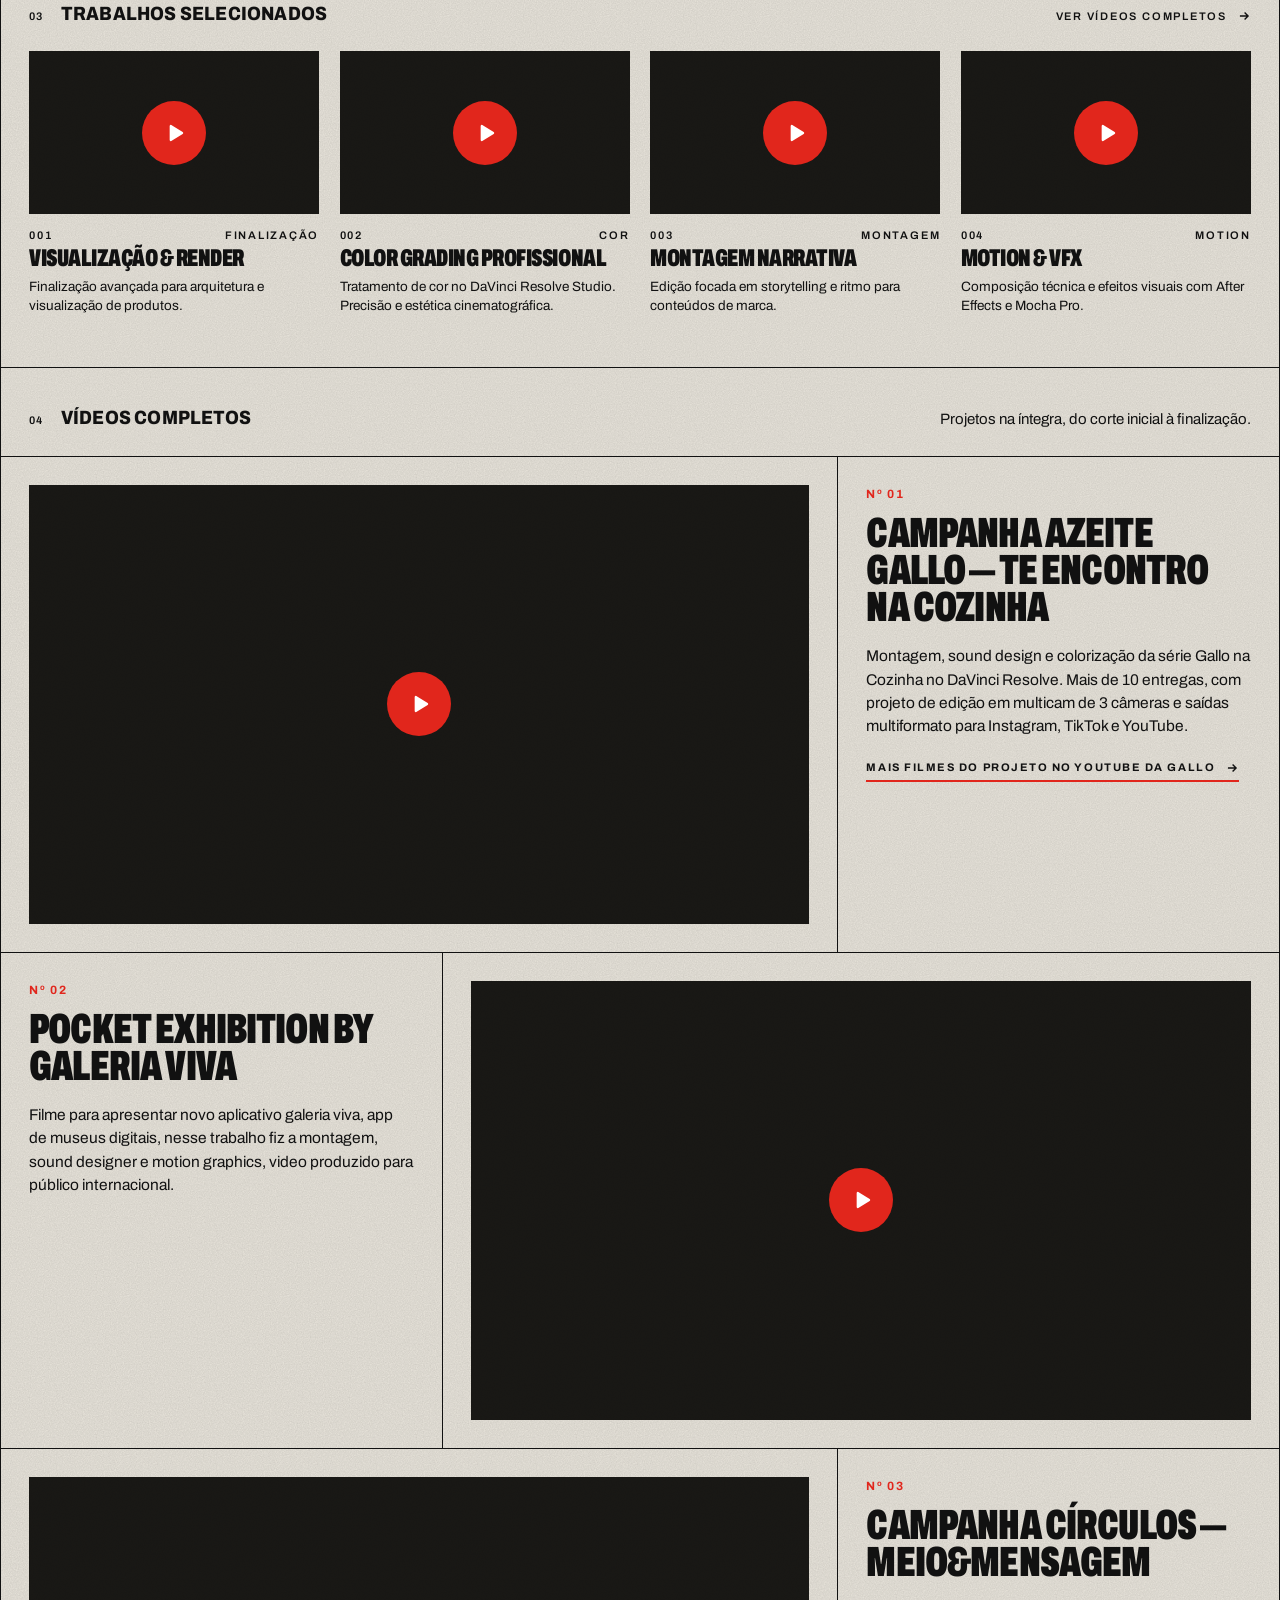
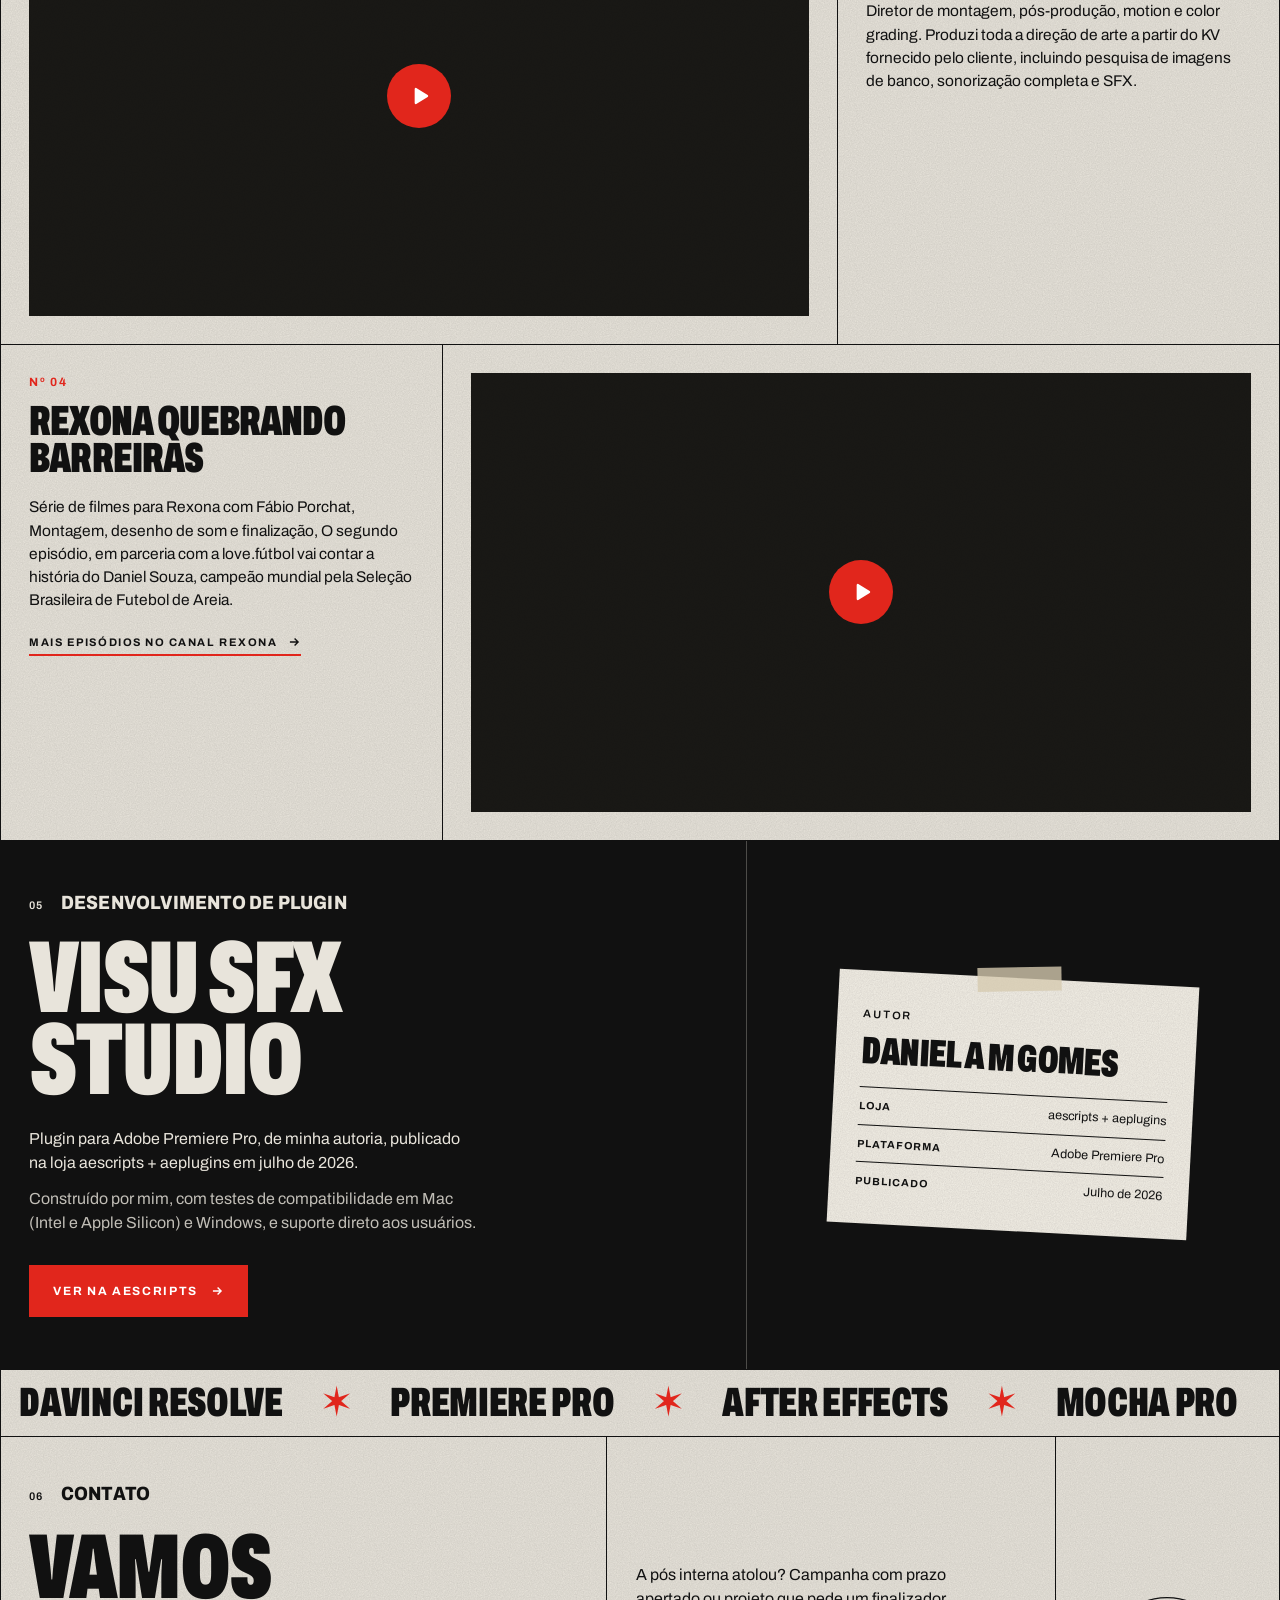
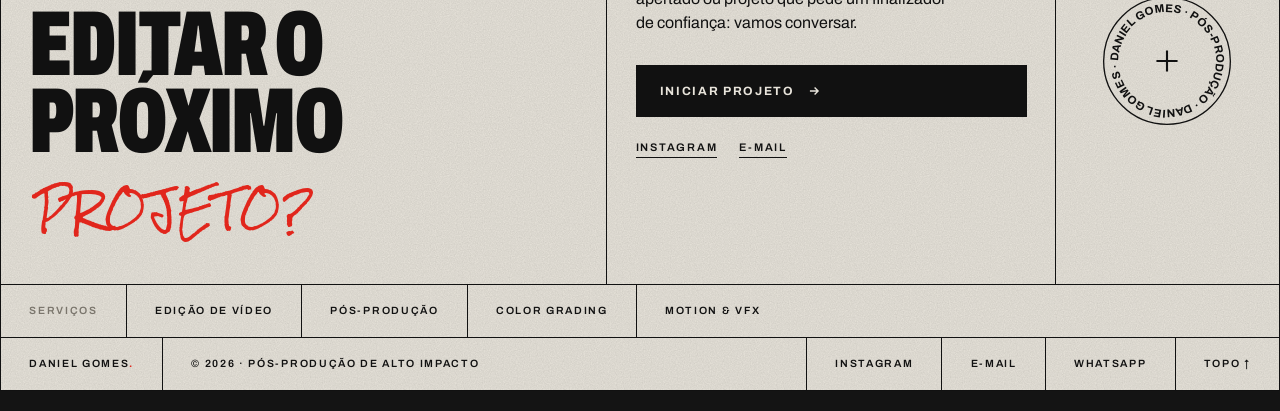
==== commit 3603f9b7: "SEO: páginas de serviço, dados estruturados, sitemap e correção do idioma - index.html: title/descri" ====
--- a/index.html
+++ b/index.html
@@ -3,13 +3,119 @@
 <head>
 <meta charset="UTF-8">
 <meta name="viewport" content="width=device-width, initial-scale=1.0">
-<title>Daniel Gomes | Pós-Produção & Finalização</title>
-<meta name="description" content="Daniel Gomes, editor e finalizador com 20 anos de pós-produção: montagem rítmica, color grading, motion e VFX para agências e produtoras.">
+<title>Edição de Vídeo e Pós-Produção para Agências | Daniel Gomes</title>
+<meta name="description" content="Daniel Gomes, editor de vídeo e finalizador com 20 anos de pós-produção: montagem, color grading no DaVinci Resolve, motion e VFX para agências e produtoras.">
+<meta name="robots" content="index, follow, max-image-preview:large">
+<link rel="canonical" href="https://www.dgpos.com.br/">
 <meta name="theme-color" content="#E8E4DB">
 <meta property="og:type" content="website">
-<meta property="og:title" content="Daniel Gomes | Pós-Produção & Finalização">
-<meta property="og:description" content="20 anos de pós-produção: montagem rítmica, color grading e finalização.">
-<link rel="icon" href="data:image/svg+xml,%3Csvg xmlns='http://www.w3.org/2000/svg' viewBox='0 0 64 64'%3E%3Crect width='64' height='64' fill='%23111'/%3E%3Ccircle cx='48' cy='16' r='6' fill='%23E1261C'/%3E%3Ctext x='8' y='52' font-family='Arial' font-weight='900' font-size='30' fill='%23E8E4DB'%3EDG%3C/text%3E%3C/svg%3E">
+<meta property="og:site_name" content="DG-PÓS">
+<meta property="og:locale" content="pt_BR">
+<meta property="og:url" content="https://www.dgpos.com.br/">
+<meta property="og:title" content="Edição de Vídeo e Pós-Produção para Agências | Daniel Gomes">
+<meta property="og:description" content="20 anos de pós-produção: montagem rítmica, color grading e finalização para agências e produtoras.">
+<meta property="og:image" content="https://www.dgpos.com.br/assets/og-image.jpg">
+<meta property="og:image:width" content="1200">
+<meta property="og:image:height" content="630">
+<meta property="og:image:alt" content="DG-PÓS, Daniel Gomes: editor e finalizador, 20 anos de pós.">
+<meta name="twitter:card" content="summary_large_image">
+<link rel="icon" href="/favicon.svg" type="image/svg+xml">
+<link rel="icon" href="/favicon.ico" sizes="48x48">
+<link rel="apple-touch-icon" href="/apple-touch-icon.png">
+<script type="application/ld+json">
+{
+  "@context": "https://schema.org",
+  "@graph": [
+    {
+      "@type": "WebSite",
+      "@id": "https://www.dgpos.com.br/#website",
+      "url": "https://www.dgpos.com.br/",
+      "name": "DG-PÓS",
+      "inLanguage": "pt-BR",
+      "publisher": {
+        "@id": "https://www.dgpos.com.br/#business"
+      }
+    },
+    {
+      "@type": "Person",
+      "@id": "https://www.dgpos.com.br/#person",
+      "name": "Daniel Gomes",
+      "alternateName": "Daniel A M Gomes",
+      "jobTitle": "Editor de vídeo e finalizador",
+      "url": "https://www.dgpos.com.br/",
+      "knowsAbout": [
+        "Edição de vídeo",
+        "Pós-produção",
+        "Color grading",
+        "Motion graphics",
+        "VFX",
+        "DaVinci Resolve",
+        "Adobe Premiere Pro",
+        "After Effects",
+        "Mocha Pro"
+      ],
+      "sameAs": [
+        "https://www.instagram.com/danielamgomesssss/"
+      ]
+    },
+    {
+      "@type": "ProfessionalService",
+      "@id": "https://www.dgpos.com.br/#business",
+      "name": "DG-PÓS",
+      "url": "https://www.dgpos.com.br/",
+      "description": "Daniel Gomes, editor de vídeo e finalizador com 20 anos de pós-produção: montagem, color grading no DaVinci Resolve, motion e VFX para agências e produtoras.",
+      "image": "https://www.dgpos.com.br/assets/og-image.jpg",
+      "founder": {
+        "@id": "https://www.dgpos.com.br/#person"
+      },
+      "serviceType": [
+        "Edição de vídeo",
+        "Pós-produção de vídeo",
+        "Color grading",
+        "Motion graphics e VFX"
+      ],
+      "hasOfferCatalog": {
+        "@type": "OfferCatalog",
+        "name": "Serviços de pós-produção",
+        "itemListElement": [
+          {
+            "@type": "Offer",
+            "itemOffered": {
+              "@type": "Service",
+              "name": "Edição de vídeo",
+              "url": "https://www.dgpos.com.br/edicao-de-video/"
+            }
+          },
+          {
+            "@type": "Offer",
+            "itemOffered": {
+              "@type": "Service",
+              "name": "Pós-produção de vídeo",
+              "url": "https://www.dgpos.com.br/pos-producao/"
+            }
+          },
+          {
+            "@type": "Offer",
+            "itemOffered": {
+              "@type": "Service",
+              "name": "Color grading",
+              "url": "https://www.dgpos.com.br/color-grading/"
+            }
+          },
+          {
+            "@type": "Offer",
+            "itemOffered": {
+              "@type": "Service",
+              "name": "Motion graphics e VFX",
+              "url": "https://www.dgpos.com.br/motion-vfx/"
+            }
+          }
+        ]
+      }
+    }
+  ]
+}
+</script>
 
 <link rel="preconnect" href="https://vimeo.com">
 <link rel="preconnect" href="https://i.vimeocdn.com" crossorigin>
@@ -20,307 +126,7 @@
 
 <script>document.documentElement.classList.add('js')</script>
 
-<style>
-:root{
-  --paper:#E8E4DB; --paper-2:#DDD8CC; --note:#F3EFE6;
-  --ink:#111111; --red:#E1261C; --outer:#141414;
-  --rule:1px solid var(--ink);
-  --pad:clamp(16px,2.2vw,32px);
-  --sans:'Archivo',ui-sans-serif,system-ui,-apple-system,'Segoe UI',sans-serif;
-  --hand:'Rock Salt','Segoe Print','Bradley Hand',cursive;
-  --tex:url("data:image/svg+xml;utf8,%3Csvg xmlns='http://www.w3.org/2000/svg' width='160' height='160'%3E%3Cfilter id='n'%3E%3CfeTurbulence type='fractalNoise' baseFrequency='.85' numOctaves='3' stitchTiles='stitch'/%3E%3CfeColorMatrix values='0 0 0 0 0 0 0 0 0 0 0 0 0 0 0 0 0 0 .11 0'/%3E%3C/filter%3E%3Crect width='100%25' height='100%25' filter='url(%23n)'/%3E%3C/svg%3E");
-  --ease:cubic-bezier(.2,.8,.2,1);
-}
-*{box-sizing:border-box}
-html{scroll-behavior:smooth;-webkit-text-size-adjust:100%}
-body{margin:0;background:var(--outer);color:var(--ink);font-family:var(--sans);font-size:16px;line-height:1.5;-webkit-font-smoothing:antialiased}
-a{color:inherit;text-decoration:none}
-img{display:block;max-width:100%}
-p{margin:0}
-::selection{background:var(--red);color:#fff}
-:focus-visible{outline:2px solid var(--red);outline-offset:3px}
-
-/* ---------- Folha ---------- */
-.sheet{max-width:1440px;margin:20px auto;background:var(--paper) var(--tex);overflow-x:clip;border:var(--rule)}
-@media (max-width:700px){.sheet{margin:0;border:0}}
-
-/* ---------- Tipos ---------- */
-.disp{font-weight:900;font-stretch:62%;text-transform:uppercase;letter-spacing:-.02em;line-height:.84}
-.hand{font-family:var(--hand);font-weight:400;font-stretch:100%;text-transform:uppercase;letter-spacing:0;line-height:1.05}
-.lab{font-size:11px;font-weight:600;letter-spacing:.16em;text-transform:uppercase;line-height:1.7}
-.sh{display:flex;align-items:baseline;gap:18px;margin:0 0 24px}
-.sh .n{font-size:11px;font-weight:600;letter-spacing:.08em}
-.sh h2{margin:0;font-size:clamp(18px,1.5vw,22px);font-weight:800;font-stretch:88%;text-transform:uppercase;letter-spacing:.01em;line-height:1.1}
-.dash{display:block;width:44px;border-top:2px solid var(--ink);margin:22px 0}
-
-/* ---------- Barra de progresso ---------- */
-#progress{position:fixed;top:0;left:0;right:0;height:3px;z-index:80;background:var(--red);transform-origin:left;transform:scaleX(0)}
-
-/* ---------- Cabeçalho ---------- */
-.hdr{position:sticky;top:0;z-index:60;display:flex;align-items:stretch;height:64px;border-bottom:var(--rule);background:var(--paper) var(--tex)}
-.brand{display:flex;align-items:center;padding:0 var(--pad);border-right:var(--rule);font-weight:900;font-stretch:62%;font-size:24px;letter-spacing:-.01em;text-transform:uppercase;line-height:1;white-space:nowrap}
-.brand b{color:var(--red);font-weight:900}
-.hdr-desc{display:flex;flex-direction:column;justify-content:center;padding:0 22px;border-right:var(--rule);font-size:9.5px;font-weight:600;letter-spacing:.16em;text-transform:uppercase;line-height:1.55}
-.hdr-sp{flex:1}
-.hdr>nav.dn{display:flex}
-.nav{display:flex;margin:0;padding:0;list-style:none}
-.nav li{display:flex}
-.nav a{display:flex;align-items:center;height:100%;padding:0 clamp(16px,2vw,30px);border-left:var(--rule);font-size:11px;font-weight:600;letter-spacing:.16em;text-transform:uppercase;transition:background-color .25s,color .25s}
-.nav a:hover{background:var(--ink);color:var(--paper)}
-.hdr-dot{display:grid;place-items:center;width:64px;border-left:var(--rule)}
-.lang{display:flex;align-items:center;gap:3px;padding:0 16px;border-left:var(--rule);font-size:11px;font-weight:700;letter-spacing:.14em}
-.lang span{color:#a29d93}
-.lang button{font:inherit;letter-spacing:inherit;background:none;border:0;border-bottom:2px solid transparent;padding:5px 3px 3px;color:#8d887f;cursor:pointer;transition:color .2s,border-color .2s}
-.lang button:hover{color:var(--ink)}
-.lang button[aria-pressed="true"]{color:var(--ink);border-bottom-color:var(--red)}
-.hdr-dot span{width:11px;height:11px;border-radius:50%;background:var(--red);animation:blink 2.4s ease-in-out infinite}
-@keyframes blink{50%{opacity:.25}}
-.menu-btn{display:none;align-items:center;justify-content:center;width:64px;border:0;border-left:var(--rule);background:transparent;color:var(--ink);cursor:pointer;padding:0}
-.mnav{display:none}
-.menu-btn .ic-close{display:none}
-.menu-btn[aria-expanded="true"] .ic-menu{display:none}
-.menu-btn[aria-expanded="true"] .ic-close{display:block}
-@media (max-width:900px){
-  .hdr-desc,.hdr>nav.dn,.hdr-dot{display:none}
-  .menu-btn{display:flex}
-  .mnav{position:absolute;left:0;right:0;top:64px;background:var(--paper) var(--tex);border-bottom:var(--rule);flex-direction:column}
-  .mnav.open{display:flex}
-  .mnav a{padding:14px var(--pad);border-top:var(--rule);font-weight:900;font-stretch:62%;font-size:40px;line-height:1;text-transform:uppercase}
-  .mnav a:first-child{border-top:0}
-}
-
-/* ---------- Hero ---------- */
-.hero{border-bottom:var(--rule)}
-.wm{margin:0;padding:clamp(14px,1.6vw,24px) var(--pad) 0;font-size:12.4vw;white-space:nowrap;line-height:.8}
-.wm-in{display:inline-block}
-.wm{font-stretch:100%;letter-spacing:-.03em}
-.wm .w{display:inline-block;overflow:hidden;vertical-align:top;padding:.13em 0 .02em}
-.wm .wd{color:var(--red)}
-.wm .l{display:inline-block}
-.js .wm .l{transform:translateY(108%);animation:rise 1s var(--ease) forwards;animation-delay:calc(var(--i) * 45ms + 120ms)}
-@keyframes rise{to{transform:none}}
-
-.hero-grid{display:grid;grid-template-columns:minmax(0,1fr) minmax(0,2.4fr) minmax(0,1fr);column-gap:clamp(16px,2.4vw,36px);padding:clamp(20px,2.4vw,34px) var(--pad) clamp(26px,3vw,44px)}
-.hero-l,.hero-r{display:flex;flex-direction:column}
-.tag{font-size:clamp(24px,2.3vw,34px)}
-.hero-l .stamp{margin-top:auto}
-.hero-r{align-items:flex-end;text-align:right}
-.hero-r .bottom{margin-top:auto}
-.hero-r p{font-size:13px;line-height:1.55;font-weight:600;letter-spacing:.06em;text-transform:uppercase;max-width:24ch}
-.hero-r .dash{margin-left:auto}
-.reel-cap{display:flex;justify-content:space-between;gap:16px;margin-top:12px}
-
-.note{position:relative;background:var(--note) var(--tex);padding:26px 18px 18px;rotate:6deg;width:min(100%,170px);margin:4px 6px 0 0}
-.note .hand{font-size:17px;line-height:1.35;display:block}
-.tape{position:absolute;top:-11px;left:50%;width:84px;height:24px;margin-left:-42px;background:rgba(214,203,176,.78);rotate:-4deg}
-
-.stamp{width:104px;height:104px;display:block}
-.stamp .ring{transform-box:view-box;transform-origin:50% 50%;animation:spin 20s linear infinite}
-.stamp text{font-family:var(--sans);font-size:8.6px;font-weight:700;letter-spacing:.06em}
-.stamp.red .disc{fill:var(--red)}
-.stamp.red text,.stamp.red .ico{fill:var(--paper)}
-.stamp.line .disc{fill:none;stroke:var(--ink);stroke-width:1}
-.stamp.line text{fill:var(--ink)}
-.stamp.line .ico{stroke:var(--ink);stroke-width:1.6;fill:none}
-@keyframes spin{to{transform:rotate(360deg)}}
-
-@media (max-width:1000px){
-  .hero-grid{grid-template-columns:minmax(0,1fr) minmax(0,1fr);row-gap:28px}
-  .hero-c{grid-column:1 / -1;order:-1}
-  .hero-l .stamp{margin-top:24px}
-}
-@media (max-width:560px){
-  .hero-grid{grid-template-columns:1fr}
-  .hero-r{align-items:flex-start;text-align:left}
-  .hero-r .dash{margin-left:0}
-  .note{position:absolute;right:var(--pad);rotate:6deg;margin:0}
-  .hero-r{position:relative;min-height:150px}
-  .hero-r .bottom{margin-top:0;max-width:60%}
-}
-
-/* ---------- Vídeo com miniatura ---------- */
-.vf{position:relative;width:100%;aspect-ratio:16/9;background:#1a1916 var(--tex);overflow:hidden;cursor:pointer;isolation:isolate}
-.vf img{position:absolute;inset:0;width:100%;height:100%;object-fit:cover;opacity:0;transition:opacity .6s,transform .9s var(--ease)}
-.vf img.loaded{opacity:1}
-.vf:not(.playing):hover img{transform:scale(1.04)}
-.vf iframe{position:absolute;inset:0;width:100%;height:100%;border:0}
-.vf-play{position:absolute;z-index:2;left:50%;top:50%;width:64px;height:64px;margin:-32px 0 0 -32px;border-radius:50%;background:var(--red);color:#fff;display:grid;place-items:center;transition:transform .4s var(--ease)}
-.vf:hover .vf-play{transform:scale(1.12)}
-.vf.big .vf-play{width:86px;height:86px;margin:-43px 0 0 -43px}
-
-/* ---------- Manchete ---------- */
-.stmt{display:grid;grid-template-columns:minmax(0,1.1fr) minmax(0,1.3fr) minmax(0,.3fr);grid-template-areas:"b1 s1 s1" "b2 s2 side";border-bottom:var(--rule)}
-.stmt .b{font-size:clamp(54px,8.6vw,128px);padding:.12em var(--pad) .05em;border-right:var(--rule)}
-.stmt .s{display:flex;align-items:center;padding:.3em var(--pad);font-size:clamp(28px,4.2vw,62px)}
-.stmt .b1{grid-area:b1;border-bottom:var(--rule)}
-.stmt .s1{grid-area:s1;border-bottom:var(--rule)}
-.stmt .b2{grid-area:b2}
-.stmt .s2{grid-area:s2}
-.stmt .side{grid-area:side;border-left:var(--rule);padding:18px;display:flex;flex-direction:column;justify-content:center}
-.stmt .side .dash{margin:14px 0 0;width:28px}
-@media (max-width:820px){
-  .stmt{grid-template-columns:1fr;grid-template-areas:"b1" "s1" "b2" "s2" "side"}
-  .stmt .b{border-right:0;border-bottom:var(--rule)}
-  .stmt .s2{border-bottom:var(--rule)}
-  .stmt .side{border-left:0;flex-direction:row;flex-wrap:wrap;gap:4px 18px;padding:16px var(--pad)}
-  .stmt .side .dash{display:none}
-}
-
-/* ---------- Sobre / serviços ---------- */
-.about{display:grid;grid-template-columns:minmax(0,1.25fr) minmax(0,1fr) minmax(0,1fr);border-bottom:var(--rule)}
-.about>div{padding:clamp(26px,3vw,46px) var(--pad)}
-.about>div+div{border-left:var(--rule)}
-.about .txt p{max-width:46ch;font-size:16px}
-.photo{display:grid;place-items:center}
-.photo figure{position:relative;margin:0;width:min(100%,300px);rotate:-2.5deg;background:var(--note);padding:10px 10px 0}
-.photo .ph{position:relative;aspect-ratio:4/5;background:#1a1916 var(--tex);overflow:hidden}
-.photo img{position:absolute;inset:0;width:100%;height:100%;object-fit:cover;filter:grayscale(1) contrast(1.1);opacity:0;transition:opacity .8s}
-.photo img.loaded{opacity:1}
-.photo figcaption{font-size:10px;font-weight:600;letter-spacing:.14em;text-transform:uppercase;padding:10px 2px 12px}
-.svc{list-style:none;margin:0;padding:0}
-.svc li{font-size:12px;font-weight:600;letter-spacing:.14em;text-transform:uppercase;line-height:2.1}
-@media (max-width:1000px){
-  .about{grid-template-columns:1fr 1fr}
-  .about .txt{grid-column:1 / -1}
-  .about>div+div{border-left:0}
-  .about .photo,.about .svcs{border-top:var(--rule)}
-  .about .svcs{border-left:var(--rule) !important}
-}
-@media (max-width:560px){
-  .about{grid-template-columns:1fr}
-  .about .svcs{border-left:0 !important}
-}
-
-/* ---------- Trabalhos ---------- */
-.works{padding:clamp(26px,3vw,44px) var(--pad) clamp(34px,4vw,60px);border-bottom:var(--rule)}
-.works-top{display:flex;justify-content:space-between;align-items:baseline;gap:12px 16px;flex-wrap:wrap;margin-bottom:26px}
-.works-top .sh{margin:0}
-.more{display:inline-flex;align-items:center;gap:10px;font-size:11px;font-weight:600;letter-spacing:.16em;text-transform:uppercase}
-.more svg,.btn svg,.lnk svg{transition:transform .4s var(--ease)}
-.more:hover svg,.btn:hover svg,.lnk:hover svg{transform:translateX(5px)}
-.works-grid{display:grid;grid-template-columns:repeat(4,minmax(0,1fr));gap:clamp(14px,1.6vw,24px)}
-.work .meta{display:flex;justify-content:space-between;margin-top:12px}
-.work h3{margin:2px 0 0;font-size:clamp(22px,1.9vw,28px);line-height:.92}
-.work p{margin-top:8px;font-size:13.5px;line-height:1.45;max-width:36ch}
-@media (max-width:1000px){.works-grid{grid-template-columns:repeat(2,minmax(0,1fr));row-gap:34px}}
-@media (max-width:560px){.works-grid{grid-template-columns:1fr}}
-
-/* ---------- Vídeos completos ---------- */
-.videos{border-bottom:var(--rule)}
-.videos-head{display:flex;justify-content:space-between;align-items:baseline;gap:16px 40px;flex-wrap:wrap;padding:clamp(26px,3vw,44px) var(--pad) clamp(18px,2vw,26px);border-bottom:var(--rule)}
-.videos-head .sh{margin:0}
-.videos-head p{max-width:44ch;font-size:15px}
-.fv{display:grid;grid-template-columns:minmax(0,1.9fr) minmax(0,1fr);border-bottom:var(--rule)}
-.fv:last-child{border-bottom:0}
-.fv .media,.fv .txt{padding:clamp(18px,2.2vw,32px) var(--pad)}
-.fv .media{border-right:var(--rule)}
-.fv .txt{display:flex;flex-direction:column}
-.fv.alt{grid-template-columns:minmax(0,1fr) minmax(0,1.9fr)}
-.fv.alt .media{order:2;border-right:0;border-left:var(--rule)}
-.fv .no{color:var(--red);font-size:12px;font-weight:700;letter-spacing:.14em}
-.fv h3{margin:12px 0 18px;font-size:clamp(32px,3.3vw,52px);line-height:.88}
-.fv p{font-size:15.5px;max-width:46ch}
-.lnk{display:inline-flex;align-items:center;gap:10px;margin-top:22px;font-size:11px;font-weight:700;letter-spacing:.14em;text-transform:uppercase;border-bottom:2px solid var(--red);padding-bottom:4px;align-self:flex-start}
-@media (max-width:820px){
-  .fv,.fv.alt{grid-template-columns:1fr}
-  .fv .media,.fv.alt .media{order:0;border:0;padding-bottom:0}
-}
-
-/* ---------- Plugin ---------- */
-.plugin{display:grid;grid-template-columns:minmax(0,1.4fr) minmax(0,1fr);background:var(--ink);color:var(--paper);border-bottom:var(--rule)}
-.plugin .l{padding:clamp(30px,4vw,64px) var(--pad);border-right:1px solid rgba(232,228,219,.28)}
-.plugin .sh .n,.plugin .sh h2{color:var(--paper)}
-.plugin h3{margin:6px 0 26px;font-size:clamp(58px,8vw,128px);line-height:.8}
-.plugin p{max-width:50ch;font-size:16px}
-.plugin p+p{margin-top:12px;opacity:.82}
-.plugin .r{display:grid;place-items:center;padding:clamp(40px,4vw,64px) var(--pad)}
-.card{position:relative;width:min(100%,360px);background:var(--note) var(--tex);color:var(--ink);padding:30px 26px 24px;rotate:3deg}
-.card .name{font-size:clamp(34px,3vw,44px);line-height:.88;margin:10px 0 18px}
-.card dl{margin:0}
-.card dl div{display:flex;justify-content:space-between;gap:12px;padding:9px 0;border-top:var(--rule);font-size:12.5px}
-.card dt{font-weight:700;letter-spacing:.1em;text-transform:uppercase;font-size:10.5px;padding-top:2px}
-.card dd{margin:0;text-align:right}
-.btn{display:inline-flex;align-items:center;gap:12px;margin-top:30px;padding:17px 24px;background:var(--red);color:#fff;font-size:12px;font-weight:700;letter-spacing:.14em;text-transform:uppercase;transition:background-color .25s,color .25s}
-.btn:hover{background:var(--paper);color:var(--ink)}
-.btn.dark{background:var(--ink);color:var(--paper)}
-.btn.dark:hover{background:var(--red);color:#fff}
-@media (max-width:820px){
-  .plugin{grid-template-columns:1fr}
-  .plugin .l{border-right:0;border-bottom:1px solid rgba(232,228,219,.28)}
-}
-
-/* ---------- Ferramentas ---------- */
-.tools{overflow:hidden;border-bottom:var(--rule);padding:16px 0}
-.track{display:flex;width:max-content;animation:mq 34s linear infinite}
-.tools:hover .track{animation-play-state:paused}
-.track span{font-size:clamp(30px,3.2vw,46px);padding:0 .45em;white-space:nowrap}
-.track .st{color:var(--red)}
-.track .ai{color:transparent;-webkit-text-stroke:1.5px var(--ink)}
-.track .tg{align-self:center;font-size:clamp(11px,1vw,14px);font-stretch:100%;font-weight:800;letter-spacing:.18em;padding:.45em .7em;margin:0 .6em 0 .2em;background:var(--red);color:#fff;line-height:1}
-@keyframes mq{to{transform:translateX(-50%)}}
-
-/* ---------- Contato ---------- */
-.cta{display:grid;grid-template-columns:minmax(0,1.35fr) minmax(0,1fr) minmax(0,.5fr);border-bottom:var(--rule)}
-.cta>div{padding:clamp(30px,3.6vw,56px) var(--pad)}
-.cta>div+div{border-left:var(--rule)}
-.cta .ttl>h2{margin:0;font-size:clamp(56px,7.2vw,112px)}
-.cta .ttl>h2 .hand{font-size:.42em;display:inline-block;margin-left:.15em;vertical-align:.1em;color:var(--red)}
-.cta .mid{display:flex;flex-direction:column;justify-content:center}
-.cta .mid p{max-width:36ch;font-size:16px}
-.cta .socials{display:flex;gap:22px;margin-top:22px}
-.cta .socials a{font-size:11px;font-weight:600;letter-spacing:.16em;text-transform:uppercase;border-bottom:1px solid var(--ink);padding-bottom:2px}
-.cta .socials a:hover{color:var(--red);border-color:var(--red)}
-.cta .seal{display:grid;place-items:center}
-.cta .seal .stamp{width:132px;height:132px}
-@media (max-width:1000px){
-  .cta{grid-template-columns:1fr 1fr}
-  .cta .ttl{grid-column:1 / -1}
-  .cta>div+div{border-left:0;border-top:var(--rule)}
-  .cta .seal{border-left:var(--rule) !important}
-}
-@media (max-width:560px){
-  .cta{grid-template-columns:1fr}
-  .cta .seal{border-left:0 !important}
-}
-
-/* ---------- Rodapé ---------- */
-.ftr{display:flex;flex-wrap:wrap;align-items:stretch}
-.ftr>*{display:flex;align-items:center;padding:18px var(--pad);font-size:10.5px;font-weight:600;letter-spacing:.16em;text-transform:uppercase}
-.ftr>*+*{border-left:var(--rule)}
-.ftr .grow{flex:1}
-.ftr a:hover{color:var(--red)}
-@media (max-width:700px){
-  .ftr>*{flex:1 1 50%;border-left:0 !important;border-top:var(--rule)}
-  .ftr>*:first-child{border-top:0;flex-basis:100%}
-}
-
-
-/* ---------- Microinterações (só mouse, sem "reduzir movimento") ---------- */
-@media (hover:hover) and (pointer:fine) and (prefers-reduced-motion:no-preference){
-  .note:hover,.card:hover,.photo figure:hover{animation:sway 2.4s cubic-bezier(.45,.05,.35,1)}
-  .vf{will-change:transform}
-}
-@keyframes sway{
-  0%{transform:none}
-  30%{transform:rotate(-1deg) translateY(-1.5px)}
-  65%{transform:rotate(.5deg) translateY(-.5px)}
-  100%{transform:none}
-}
-
-/* ---------- Revelar ao rolar ---------- */
-.js .rv{opacity:0;transform:translateY(26px);transition:opacity .9s var(--ease),transform .9s var(--ease);transition-delay:var(--d,0s)}
-.js .rv.in{opacity:1;transform:none}
-.js .rv .hand.wr,.js .hand.wr.rv{clip-path:inset(-40% 100% -40% -8%);transition:clip-path 1.4s cubic-bezier(.6,.05,.2,1) .25s}
-.js .rv.in .hand.wr,.js .hand.wr.rv.in{clip-path:inset(-40% -8% -40% -8%)}
-
-@media (prefers-reduced-motion:reduce){
-  html{scroll-behavior:auto}
-  *,*::before,*::after{animation:none !important;transition:none !important}
-  .js .wm .l{transform:none}
-  .js .rv{opacity:1;transform:none}
-  .js .rv .hand.wr,.js .hand.wr.rv{clip-path:none}
-}
-</style>
+<link rel="stylesheet" href="/assets/site.css">
 </head>
 <body>
 <div id="progress" aria-hidden="true"></div>
@@ -358,13 +164,13 @@
 
     <!-- Hero -->
     <section class="hero" aria-label="Apresentação">
-      <h1 class="wm disp" id="wm" aria-label="DG-PÓS, Daniel Gomes Pós-Produção" data-en-label="DG-PÓS, Daniel Gomes Post-Production"><span class="wm-in"><span class="w w1">DG</span><span class="w wd">-</span><span class="w w2">PÓS</span></span></h1>
+      <p class="wm disp" id="wm" role="img" aria-label="DG-PÓS, Daniel Gomes Pós-Produção" data-en-label="DG-PÓS, Daniel Gomes Post-Production"><span class="wm-in"><span class="w w1">DG</span><span class="w wd">-</span><span class="w w2">PÓS</span></span></p>
 
       <div class="hero-grid">
         <div class="hero-l rv" style="--d:.5s">
-          <p class="tag disp" data-en="Editor &amp;amp;<br>finisher.<br>20 years in post.">Editor &amp;<br>finalizador.<br>20 anos de pós.</p>
+          <h1 class="tag disp" data-en="Editor &amp;amp;<br>finisher.<br>20 years in post.">Editor &amp;<br>finalizador.<br>20 anos de pós.</h1>
           <span class="dash"></span>
-          <p class="lab" data-en="From raw footage<br>to final master.">Do material bruto<br>ao master final.</p>
+          <p class="lab" data-en="Video editing and<br>post-production for<br>agencies and production companies.">Edição de vídeo e<br>pós-produção para<br>agências e produtoras.</p>
           <svg class="stamp red" viewBox="0 0 100 100" aria-hidden="true">
             <circle class="disc" cx="50" cy="50" r="49"/>
             <g class="ring">
@@ -402,7 +208,7 @@
     <section class="about" id="sobre">
       <div class="txt rv">
         <div class="sh"><span class="n">01</span><h2 data-en="About">Sobre</h2></div>
-        <p data-en="I'm Daniel Gomes, a senior editor and finisher with over 20 years in audiovisual post-production. I take on campaigns, corporate films and commercials for agencies and production companies end to end, from raw footage to final master in every format, with organized delivery and no supervision needed.">Sou Daniel Gomes, editor e finalizador sênior com mais de 20 anos de pós-produção audiovisual. Assumo campanhas, institucionais e filmes publicitários de agências e produtoras de ponta a ponta, do material bruto ao master final em todos os formatos, com organização técnica e sem demandar supervisão.</p>
+        <p data-en="I'm Daniel Gomes, a senior video editor and finisher with over 20 years in audiovisual post-production. I take on campaigns, corporate films and commercials for agencies and production companies end to end, from raw footage to final master in every format, with organized delivery and no supervision needed.">Sou Daniel Gomes, editor de vídeo e finalizador sênior com mais de 20 anos de pós-produção audiovisual. Assumo campanhas, institucionais e filmes publicitários de agências e produtoras de ponta a ponta, do material bruto ao master final em todos os formatos, com organização técnica e sem demandar supervisão.</p>
         <span class="dash"></span>
         <p class="lab" data-en="Cut, color and finish.">Corte, cor e acabamento.</p>
       </div>
@@ -416,12 +222,12 @@
       <div class="svcs rv" style="--d:.2s">
         <div class="sh"><span class="n">02</span><h2 data-en="Services">Serviços</h2></div>
         <ul class="svc">
-          <li data-en="Narrative &amp;amp; rhythmic editing">Montagem narrativa e rítmica</li>
-          <li>Color grading · DaVinci Resolve</li>
-          <li>Motion graphics</li>
-          <li data-en="VFX, tracking &amp;amp; compositing">VFX, tracking e composição</li>
-          <li>Sound design</li>
-          <li data-en="Multi-format finishing">Finalização multiformato</li>
+          <li><a href="/edicao-de-video/" data-en="Narrative &amp;amp; rhythmic editing">Montagem narrativa e rítmica</a></li>
+          <li><a href="/color-grading/">Color grading · DaVinci Resolve</a></li>
+          <li><a href="/motion-vfx/">Motion graphics</a></li>
+          <li><a href="/motion-vfx/" data-en="VFX, tracking &amp;amp; compositing">VFX, tracking e composição</a></li>
+          <li><a href="/pos-producao/">Sound design</a></li>
+          <li><a href="/pos-producao/" data-en="Multi-format finishing">Finalização multiformato</a></li>
         </ul>
         <span class="dash"></span>
         <p class="lab" data-en="Ready for TV, digital and social.">Pronto para TV, digital e redes.</p>
@@ -462,13 +268,48 @@
       </div>
     </section>
 
-    <!-- Vídeos completos (edite o array fullVideos no fim do arquivo) -->
+    <!-- Vídeos completos: para adicionar um, copie um bloco <article class="fv rv"> e troque id, título e descrição -->
     <section class="videos" id="videos">
       <div class="videos-head rv">
         <div class="sh"><span class="n">04</span><h2 data-en="Full films">Vídeos completos</h2></div>
         <p data-en="Complete projects, from first cut to final finish.">Projetos na íntegra, do corte inicial à finalização.</p>
       </div>
-      <div id="fv-list"></div>
+      <div id="fv-list">
+      <article class="fv rv">
+        <div class="media"><div class="vf" data-vimeo="1238088923" data-hash="" data-title="Campanha Azeite Gallo — Te encontro na cozinha" data-title-en="Azeite Gallo Campaign — Te encontro na cozinha"></div></div>
+        <div class="txt">
+          <span class="no" data-en="No. 01">Nº 01</span>
+          <h3 class="disp" data-en="Azeite Gallo Campaign — Te encontro na cozinha">Campanha Azeite Gallo — Te encontro na cozinha</h3>
+          <p data-en="Editing, sound design and color grading of the Gallo na Cozinha series in DaVinci Resolve. 10+ deliverables, a 3-camera multicam edit and multi-format outputs for Instagram, TikTok and YouTube.">Montagem, sound design e colorização da série Gallo na Cozinha no DaVinci Resolve. Mais de 10 entregas, com projeto de edição em multicam de 3 câmeras e saídas multiformato para Instagram, TikTok e YouTube.</p>
+        <a class="lnk" href="https://www.youtube.com/c/gallobrasil" target="_blank" rel="noopener noreferrer"><span data-en="More films from the project on Gallo&amp;#39;s YouTube">Mais filmes do projeto no YouTube da Gallo</span><svg width="14" height="14" viewBox="0 0 24 24" fill="none" stroke="currentColor" stroke-width="2.4" aria-hidden="true"><path d="M5 12h14M13 6l6 6-6 6"/></svg></a>
+        </div>
+      </article>
+      <article class="fv rv alt">
+        <div class="media"><div class="vf" data-vimeo="1238498074" data-hash="" data-title="Pocket Exhibition by Galeria Viva" data-title-en="Pocket Exhibition by Galeria Viva"></div></div>
+        <div class="txt">
+          <span class="no" data-en="No. 02">Nº 02</span>
+          <h3 class="disp" data-en="Pocket Exhibition by Galeria Viva">Pocket Exhibition by Galeria Viva</h3>
+          <p data-en="Film introducing Galeria Viva, a new digital museum app. On this project I handled the editing, sound design and motion graphics. Produced for an international audience.">Filme para apresentar novo aplicativo galeria viva, app de museus digitais, nesse trabalho fiz a montagem, sound designer e motion graphics, video produzido para público internacional.</p>
+        </div>
+      </article>
+      <article class="fv rv">
+        <div class="media"><div class="vf" data-vimeo="1238097480" data-hash="" data-title="Campanha Círculos — Meio&amp;Mensagem" data-title-en="Círculos Campaign — Meio&amp;Mensagem"></div></div>
+        <div class="txt">
+          <span class="no" data-en="No. 03">Nº 03</span>
+          <h3 class="disp" data-en="Círculos Campaign — Meio&amp;amp;Mensagem">Campanha Círculos — Meio&amp;Mensagem</h3>
+          <p data-en="Editing director, post-production, motion and color grading. I created the full art direction from the client&amp;#39;s key visual, including stock footage research, complete sound design and SFX.">Diretor de montagem, pós-produção, motion e color grading. Produzi toda a direção de arte a partir do KV fornecido pelo cliente, incluindo pesquisa de imagens de banco, sonorização completa e SFX.</p>
+        </div>
+      </article>
+      <article class="fv rv alt">
+        <div class="media"><div class="vf" data-vimeo="1239934439" data-hash="" data-title="Rexona Quebrando Barreiras" data-title-en="Rexona Quebrando Barreiras"></div></div>
+        <div class="txt">
+          <span class="no" data-en="No. 04">Nº 04</span>
+          <h3 class="disp" data-en="Rexona Quebrando Barreiras">Rexona Quebrando Barreiras</h3>
+          <p data-en="Film series for Rexona with Fábio Porchat: editing, sound design and finishing. The second episode, in partnership with love.fútbol, tells the story of Daniel Souza, world champion with the Brazilian national beach soccer team.">Série de filmes para Rexona com Fábio Porchat, Montagem, desenho de som e finalização, O segundo episódio, em parceria com a love.fútbol vai contar a história do Daniel Souza, campeão mundial pela Seleção Brasileira de Futebol de Areia.</p>
+        <a class="lnk" href="https://www.youtube.com/playlist?list=PLEe5JubhI8C87C1clyyYS8pGyOQsd1ujL" target="_blank" rel="noopener noreferrer"><span data-en="More episodes on the Rexona channel">Mais episódios no canal Rexona</span><svg width="14" height="14" viewBox="0 0 24 24" fill="none" stroke="currentColor" stroke-width="2.4" aria-hidden="true"><path d="M5 12h14M13 6l6 6-6 6"/></svg></a>
+        </div>
+      </article>
+      </div>
     </section>
 
     <!-- Plugin -->
@@ -529,6 +370,14 @@
     </section>
   </main>
 
+  <nav class="ftr ftr-svc" aria-label="Serviços">
+    <span class="lbl" data-en="Services">Serviços</span>
+    <a href="/edicao-de-video/" data-en="Video editing">Edição de vídeo</a>
+    <a href="/pos-producao/" data-en="Post-production">Pós-produção</a>
+    <a href="/color-grading/">Color grading</a>
+    <a href="/motion-vfx/">Motion &amp; VFX</a>
+  </nav>
+
   <footer class="ftr">
     <span>Daniel Gomes<b style="color:var(--red)">.</b></span>
     <span class="grow" data-en="© 2026 · High-impact post-production">© 2026 · Pós-produção de alto impacto</span>
@@ -543,63 +392,11 @@
 (function () {
   'use strict';
 
-  // ==========================================================
-  // VÍDEOS COMPLETOS — EDITE AQUI
-  // id:   número do vídeo no Vimeo (vimeo.com/NUMERO)
-  // hash: só para vídeos "não listados" (vimeo.com/NUMERO/HASH). Senão deixe ''.
-  // link (opcional): { url: '...', text: 'texto do link' } aparece abaixo da descrição.
-  // Para adicionar o próximo vídeo: copie um bloco { ... }, cole depois do último
-  // (com vírgula entre eles) e troque id, title e desc.
-  // en (opcional): versão em inglês { title, desc, link } usada quando o site está em EN.
-  // ==========================================================
-  var fullVideos = [
-    {
-      id: '1238088923', hash: '',
-      title: 'Campanha Azeite Gallo — Te encontro na cozinha',
-      desc: 'Montagem, sound design e colorização da série Gallo na Cozinha no DaVinci Resolve. Mais de 10 entregas, com projeto de edição em multicam de 3 câmeras e saídas multiformato para Instagram, TikTok e YouTube.',
-      link: { url: 'https://www.youtube.com/c/gallobrasil', text: 'Mais filmes do projeto no YouTube da Gallo' },
-      en: {
-        title: 'Azeite Gallo Campaign — Te encontro na cozinha',
-        desc: 'Editing, sound design and color grading of the Gallo na Cozinha series in DaVinci Resolve. 10+ deliverables, a 3-camera multicam edit and multi-format outputs for Instagram, TikTok and YouTube.',
-        link: 'More films from the project on Gallo\'s YouTube'
-      }
-    },
-    {
-      id: '1238498074', hash: '',
-      title: 'Pocket Exhibition by Galeria Viva',
-      desc: 'Filme para apresentar novo aplicativo galeria viva, app de museus digitais, nesse trabalho fiz a montagem, sound designer e motion graphics, video produzido para público internacional.',
-      link: null,
-      en: {
-        title: 'Pocket Exhibition by Galeria Viva',
-        desc: 'Film introducing Galeria Viva, a new digital museum app. On this project I handled the editing, sound design and motion graphics. Produced for an international audience.'
-      }
-    },
-    {
-      id: '1238097480', hash: '',
-      title: 'Campanha Círculos — Meio&Mensagem',
-      desc: 'Diretor de montagem, pós-produção, motion e color grading. Produzi toda a direção de arte a partir do KV fornecido pelo cliente, incluindo pesquisa de imagens de banco, sonorização completa e SFX.',
-      link: null,
-      en: {
-        title: 'Círculos Campaign — Meio&Mensagem',
-        desc: 'Editing director, post-production, motion and color grading. I created the full art direction from the client\'s key visual, including stock footage research, complete sound design and SFX.'
-      }
-    },
-    {
-      id: '1239934439', hash: '',
-      title: 'Rexona Quebrando Barreiras',
-      desc: 'Série de filmes para Rexona com Fábio Porchat, Montagem, desenho de som e finalização, O segundo episódio, em parceria com a love.fútbol vai contar a história do Daniel Souza, campeão mundial pela Seleção Brasileira de Futebol de Areia.',
-      link: { url: 'https://www.youtube.com/playlist?list=PLEe5JubhI8C87C1clyyYS8pGyOQsd1ujL', text: 'Mais episódios no canal Rexona' },
-      en: {
-        title: 'Rexona Quebrando Barreiras',
-        desc: 'Film series for Rexona with Fábio Porchat: editing, sound design and finishing. The second episode, in partnership with love.fútbol, tells the story of Daniel Souza, world champion with the Brazilian national beach soccer team.',
-        link: 'More episodes on the Rexona channel'
-      }
-    }
-  ];
+  // Vídeos completos ficam no HTML (seção #videos), para o Google conseguir ler os textos.
+  // Para adicionar um vídeo: copie um bloco <article class="fv rv"> e troque id, título e descrição.
 
   var reduce = window.matchMedia && matchMedia('(prefers-reduced-motion: reduce)').matches;
   var hasIO = 'IntersectionObserver' in window;
-  var ARROW = '<svg width="14" height="14" viewBox="0 0 24 24" fill="none" stroke="currentColor" stroke-width="2.4" aria-hidden="true"><path d="M5 12h14M13 6l6 6-6 6"/></svg>';
   function esc(s) { return String(s).replace(/[&<>"']/g, function (c) { return ({ '&': '&amp;', '<': '&lt;', '>': '&gt;', '"': '&quot;', "'": '&#39;' })[c]; }); }
 
   // ---------- Letreiro: letras e ajuste à largura ----------
@@ -620,26 +417,6 @@
   fitWm();
   if (document.fonts && document.fonts.ready) document.fonts.ready.then(fitWm);
   var rz; window.addEventListener('resize', function () { clearTimeout(rz); rz = setTimeout(fitWm, 120); });
-
-  // ---------- Lista de vídeos completos ----------
-  var list = document.getElementById('fv-list');
-  function enAttr(t) { return t ? ' data-en="' + esc(esc(t)) + '"' : ''; }
-  fullVideos.forEach(function (v, i) {
-    var num = String(i + 1).padStart(2, '0'), en = v.en || {};
-    var el = document.createElement('article');
-    el.className = 'fv rv' + (i % 2 ? ' alt' : '');
-    el.innerHTML =
-      '<div class="media"><div class="vf" data-vimeo="' + esc(v.id) + '" data-hash="' + esc(v.hash || '') + '" data-title="' + esc(v.title) + '"' + (en.title ? ' data-title-en="' + esc(en.title) + '"' : '') + '></div></div>' +
-      '<div class="txt">' +
-        '<span class="no" data-en="No. ' + num + '">Nº ' + num + '</span>' +
-        '<h3 class="disp"' + enAttr(en.title) + '>' + esc(v.title) + '</h3>' +
-        '<p' + enAttr(en.desc) + '>' + esc(v.desc) + '</p>' +
-        (v.link && /^https:\/\//.test(v.link.url)
-          ? '<a class="lnk" href="' + esc(v.link.url) + '" target="_blank" rel="noopener noreferrer"><span' + enAttr(en.link) + '>' + esc(v.link.text) + '</span>' + ARROW + '</a>'
-          : '') +
-      '</div>';
-    list.appendChild(el);
-  });
 
   // ---------- Miniaturas do Vimeo ----------
   function getThumb(id, hash, cb) {
@@ -700,7 +477,8 @@
 
   // Foto do "Sobre": frame do primeiro vídeo completo
   var aboutImg = document.getElementById('about-img');
-  if (aboutImg && fullVideos[0]) getThumb(fullVideos[0].id, fullVideos[0].hash || '', function (u) { showImg(aboutImg, u); });
+  var firstFv = document.querySelector('#fv-list .vf[data-vimeo]');
+  if (aboutImg && firstFv) getThumb(firstFv.dataset.vimeo, firstFv.dataset.hash || '', function (u) { showImg(aboutImg, u); });
 
   // ---------- Revelar ao rolar ----------
   var rv = document.querySelectorAll('.rv');
@@ -739,7 +517,7 @@
   // Link direto para a versão em inglês: dgpos.com.br/?lang=en
   var META = {
     pt: { title: document.title, desc: (document.querySelector('meta[name="description"]') || {}).content || '' },
-    en: { title: 'Daniel Gomes | Post-Production & Finishing',
+    en: { title: 'Video Editing & Post-Production for Agencies | Daniel Gomes',
           desc: 'Daniel Gomes, editor and finisher with 20 years in post-production: rhythmic editing, color grading, motion and VFX for agencies and production companies.' }
   };
   var LANG = 'pt';
@@ -772,7 +550,8 @@
   });
   var qLang = (location.search.match(/[?&]lang=(pt|en)\b/i) || [])[1];
   var saved = null; try { saved = localStorage.getItem('dg-lang'); } catch (e) {}
-  var startLang = (qLang && qLang.toLowerCase()) || saved || (/^pt/i.test(navigator.language || 'pt') ? 'pt' : 'en');
+  // Padrão sempre PT (o Google renderiza em inglês e indexaria a página errada). EN só por ?lang=en ou pelo botão.
+  var startLang = (qLang && qLang.toLowerCase()) || saved || 'pt';
   if (startLang === 'en') applyLang('en');
 
   // ---------- Magnetismo e microinterações (só desktop com mouse) ----------
--- a/assets/site.css
+++ b/assets/site.css
@@ -0,0 +1,362 @@
+:root{
+  --paper:#E8E4DB; --paper-2:#DDD8CC; --note:#F3EFE6;
+  --ink:#111111; --red:#E1261C; --outer:#141414;
+  --rule:1px solid var(--ink);
+  --pad:clamp(16px,2.2vw,32px);
+  --sans:'Archivo',ui-sans-serif,system-ui,-apple-system,'Segoe UI',sans-serif;
+  --hand:'Rock Salt','Segoe Print','Bradley Hand',cursive;
+  --tex:url("data:image/svg+xml;utf8,%3Csvg xmlns='http://www.w3.org/2000/svg' width='160' height='160'%3E%3Cfilter id='n'%3E%3CfeTurbulence type='fractalNoise' baseFrequency='.85' numOctaves='3' stitchTiles='stitch'/%3E%3CfeColorMatrix values='0 0 0 0 0 0 0 0 0 0 0 0 0 0 0 0 0 0 .11 0'/%3E%3C/filter%3E%3Crect width='100%25' height='100%25' filter='url(%23n)'/%3E%3C/svg%3E");
+  --ease:cubic-bezier(.2,.8,.2,1);
+}
+*{box-sizing:border-box}
+html{scroll-behavior:smooth;-webkit-text-size-adjust:100%}
+body{margin:0;background:var(--outer);color:var(--ink);font-family:var(--sans);font-size:16px;line-height:1.5;-webkit-font-smoothing:antialiased}
+a{color:inherit;text-decoration:none}
+img{display:block;max-width:100%}
+p{margin:0}
+::selection{background:var(--red);color:#fff}
+:focus-visible{outline:2px solid var(--red);outline-offset:3px}
+
+/* ---------- Folha ---------- */
+.sheet{max-width:1440px;margin:20px auto;background:var(--paper) var(--tex);overflow-x:clip;border:var(--rule)}
+@media (max-width:700px){.sheet{margin:0;border:0}}
+
+/* ---------- Tipos ---------- */
+.disp{font-weight:900;font-stretch:62%;text-transform:uppercase;letter-spacing:-.02em;line-height:.84}
+.hand{font-family:var(--hand);font-weight:400;font-stretch:100%;text-transform:uppercase;letter-spacing:0;line-height:1.05}
+.lab{font-size:11px;font-weight:600;letter-spacing:.16em;text-transform:uppercase;line-height:1.7}
+.sh{display:flex;align-items:baseline;gap:18px;margin:0 0 24px}
+.sh .n{font-size:11px;font-weight:600;letter-spacing:.08em}
+.sh h2{margin:0;font-size:clamp(18px,1.5vw,22px);font-weight:800;font-stretch:88%;text-transform:uppercase;letter-spacing:.01em;line-height:1.1}
+.dash{display:block;width:44px;border-top:2px solid var(--ink);margin:22px 0}
+
+/* ---------- Barra de progresso ---------- */
+#progress{position:fixed;top:0;left:0;right:0;height:3px;z-index:80;background:var(--red);transform-origin:left;transform:scaleX(0)}
+
+/* ---------- Cabeçalho ---------- */
+.hdr{position:sticky;top:0;z-index:60;display:flex;align-items:stretch;height:64px;border-bottom:var(--rule);background:var(--paper) var(--tex)}
+.brand{display:flex;align-items:center;padding:0 var(--pad);border-right:var(--rule);font-weight:900;font-stretch:62%;font-size:24px;letter-spacing:-.01em;text-transform:uppercase;line-height:1;white-space:nowrap}
+.brand b{color:var(--red);font-weight:900}
+.hdr-desc{display:flex;flex-direction:column;justify-content:center;padding:0 22px;border-right:var(--rule);font-size:9.5px;font-weight:600;letter-spacing:.16em;text-transform:uppercase;line-height:1.55}
+.hdr-sp{flex:1}
+.hdr>nav.dn{display:flex}
+.nav{display:flex;margin:0;padding:0;list-style:none}
+.nav li{display:flex}
+.nav a{display:flex;align-items:center;height:100%;padding:0 clamp(16px,2vw,30px);border-left:var(--rule);font-size:11px;font-weight:600;letter-spacing:.16em;text-transform:uppercase;transition:background-color .25s,color .25s}
+.nav a:hover{background:var(--ink);color:var(--paper)}
+.hdr-dot{display:grid;place-items:center;width:64px;border-left:var(--rule)}
+.lang{display:flex;align-items:center;gap:3px;padding:0 16px;border-left:var(--rule);font-size:11px;font-weight:700;letter-spacing:.14em}
+.lang span{color:#a29d93}
+.lang button{font:inherit;letter-spacing:inherit;background:none;border:0;border-bottom:2px solid transparent;padding:5px 3px 3px;color:#8d887f;cursor:pointer;transition:color .2s,border-color .2s}
+.lang button:hover{color:var(--ink)}
+.lang button[aria-pressed="true"]{color:var(--ink);border-bottom-color:var(--red)}
+.hdr-dot span{width:11px;height:11px;border-radius:50%;background:var(--red);animation:blink 2.4s ease-in-out infinite}
+@keyframes blink{50%{opacity:.25}}
+.menu-btn{display:none;align-items:center;justify-content:center;width:64px;border:0;border-left:var(--rule);background:transparent;color:var(--ink);cursor:pointer;padding:0}
+.mnav{display:none}
+.menu-btn .ic-close{display:none}
+.menu-btn[aria-expanded="true"] .ic-menu{display:none}
+.menu-btn[aria-expanded="true"] .ic-close{display:block}
+@media (max-width:900px){
+  .hdr-desc,.hdr>nav.dn,.hdr-dot{display:none}
+  .menu-btn{display:flex}
+  .mnav{position:absolute;left:0;right:0;top:64px;background:var(--paper) var(--tex);border-bottom:var(--rule);flex-direction:column}
+  .mnav.open{display:flex}
+  .mnav a{padding:14px var(--pad);border-top:var(--rule);font-weight:900;font-stretch:62%;font-size:40px;line-height:1;text-transform:uppercase}
+  .mnav a:first-child{border-top:0}
+}
+
+/* ---------- Hero ---------- */
+.hero{border-bottom:var(--rule)}
+.wm{margin:0;padding:clamp(14px,1.6vw,24px) var(--pad) 0;font-size:12.4vw;white-space:nowrap;line-height:.8}
+.wm-in{display:inline-block}
+.wm{font-stretch:100%;letter-spacing:-.03em}
+.wm .w{display:inline-block;overflow:hidden;vertical-align:top;padding:.13em 0 .02em}
+.wm .wd{color:var(--red)}
+.wm .l{display:inline-block}
+.js .wm .l{transform:translateY(108%);animation:rise 1s var(--ease) forwards;animation-delay:calc(var(--i) * 45ms + 120ms)}
+@keyframes rise{to{transform:none}}
+
+.hero-grid{display:grid;grid-template-columns:minmax(0,1fr) minmax(0,2.4fr) minmax(0,1fr);column-gap:clamp(16px,2.4vw,36px);padding:clamp(20px,2.4vw,34px) var(--pad) clamp(26px,3vw,44px)}
+.hero-l,.hero-r{display:flex;flex-direction:column}
+.tag{font-size:clamp(24px,2.3vw,34px)}
+.hero-l .stamp{margin-top:auto}
+.hero-r{align-items:flex-end;text-align:right}
+.hero-r .bottom{margin-top:auto}
+.hero-r p{font-size:13px;line-height:1.55;font-weight:600;letter-spacing:.06em;text-transform:uppercase;max-width:24ch}
+.hero-r .dash{margin-left:auto}
+.reel-cap{display:flex;justify-content:space-between;gap:16px;margin-top:12px}
+
+.note{position:relative;background:var(--note) var(--tex);padding:26px 18px 18px;rotate:6deg;width:min(100%,170px);margin:4px 6px 0 0}
+.note .hand{font-size:17px;line-height:1.35;display:block}
+.tape{position:absolute;top:-11px;left:50%;width:84px;height:24px;margin-left:-42px;background:rgba(214,203,176,.78);rotate:-4deg}
+
+.stamp{width:104px;height:104px;display:block}
+.stamp .ring{transform-box:view-box;transform-origin:50% 50%;animation:spin 20s linear infinite}
+.stamp text{font-family:var(--sans);font-size:8.6px;font-weight:700;letter-spacing:.06em}
+.stamp.red .disc{fill:var(--red)}
+.stamp.red text,.stamp.red .ico{fill:var(--paper)}
+.stamp.line .disc{fill:none;stroke:var(--ink);stroke-width:1}
+.stamp.line text{fill:var(--ink)}
+.stamp.line .ico{stroke:var(--ink);stroke-width:1.6;fill:none}
+@keyframes spin{to{transform:rotate(360deg)}}
+
+@media (max-width:1000px){
+  .hero-grid{grid-template-columns:minmax(0,1fr) minmax(0,1fr);row-gap:28px}
+  .hero-c{grid-column:1 / -1;order:-1}
+  .hero-l .stamp{margin-top:24px}
+}
+@media (max-width:560px){
+  .hero-grid{grid-template-columns:1fr}
+  .hero-r{align-items:flex-start;text-align:left}
+  .hero-r .dash{margin-left:0}
+  .note{position:absolute;right:var(--pad);rotate:6deg;margin:0}
+  .hero-r{position:relative;min-height:150px}
+  .hero-r .bottom{margin-top:0;max-width:60%}
+}
+
+/* ---------- Vídeo com miniatura ---------- */
+.vf{position:relative;width:100%;aspect-ratio:16/9;background:#1a1916 var(--tex);overflow:hidden;cursor:pointer;isolation:isolate}
+.vf img{position:absolute;inset:0;width:100%;height:100%;object-fit:cover;opacity:0;transition:opacity .6s,transform .9s var(--ease)}
+.vf img.loaded{opacity:1}
+.vf:not(.playing):hover img{transform:scale(1.04)}
+.vf iframe{position:absolute;inset:0;width:100%;height:100%;border:0}
+.vf-play{position:absolute;z-index:2;left:50%;top:50%;width:64px;height:64px;margin:-32px 0 0 -32px;border-radius:50%;background:var(--red);color:#fff;display:grid;place-items:center;transition:transform .4s var(--ease)}
+.vf:hover .vf-play{transform:scale(1.12)}
+.vf.big .vf-play{width:86px;height:86px;margin:-43px 0 0 -43px}
+
+/* ---------- Manchete ---------- */
+.stmt{display:grid;grid-template-columns:minmax(0,1.1fr) minmax(0,1.3fr) minmax(0,.3fr);grid-template-areas:"b1 s1 s1" "b2 s2 side";border-bottom:var(--rule)}
+.stmt .b{font-size:clamp(54px,8.6vw,128px);padding:.12em var(--pad) .05em;border-right:var(--rule)}
+.stmt .s{display:flex;align-items:center;padding:.3em var(--pad);font-size:clamp(28px,4.2vw,62px)}
+.stmt .b1{grid-area:b1;border-bottom:var(--rule)}
+.stmt .s1{grid-area:s1;border-bottom:var(--rule)}
+.stmt .b2{grid-area:b2}
+.stmt .s2{grid-area:s2}
+.stmt .side{grid-area:side;border-left:var(--rule);padding:18px;display:flex;flex-direction:column;justify-content:center}
+.stmt .side .dash{margin:14px 0 0;width:28px}
+@media (max-width:820px){
+  .stmt{grid-template-columns:1fr;grid-template-areas:"b1" "s1" "b2" "s2" "side"}
+  .stmt .b{border-right:0;border-bottom:var(--rule)}
+  .stmt .s2{border-bottom:var(--rule)}
+  .stmt .side{border-left:0;flex-direction:row;flex-wrap:wrap;gap:4px 18px;padding:16px var(--pad)}
+  .stmt .side .dash{display:none}
+}
+
+/* ---------- Sobre / serviços ---------- */
+.about{display:grid;grid-template-columns:minmax(0,1.25fr) minmax(0,1fr) minmax(0,1fr);border-bottom:var(--rule)}
+.about>div{padding:clamp(26px,3vw,46px) var(--pad)}
+.about>div+div{border-left:var(--rule)}
+.about .txt p{max-width:46ch;font-size:16px}
+.photo{display:grid;place-items:center}
+.photo figure{position:relative;margin:0;width:min(100%,300px);rotate:-2.5deg;background:var(--note);padding:10px 10px 0}
+.photo .ph{position:relative;aspect-ratio:4/5;background:#1a1916 var(--tex);overflow:hidden}
+.photo img{position:absolute;inset:0;width:100%;height:100%;object-fit:cover;filter:grayscale(1) contrast(1.1);opacity:0;transition:opacity .8s}
+.photo img.loaded{opacity:1}
+.photo figcaption{font-size:10px;font-weight:600;letter-spacing:.14em;text-transform:uppercase;padding:10px 2px 12px}
+.svc{list-style:none;margin:0;padding:0}
+.svc li{font-size:12px;font-weight:600;letter-spacing:.14em;text-transform:uppercase;line-height:2.1}
+@media (max-width:1000px){
+  .about{grid-template-columns:1fr 1fr}
+  .about .txt{grid-column:1 / -1}
+  .about>div+div{border-left:0}
+  .about .photo,.about .svcs{border-top:var(--rule)}
+  .about .svcs{border-left:var(--rule) !important}
+}
+@media (max-width:560px){
+  .about{grid-template-columns:1fr}
+  .about .svcs{border-left:0 !important}
+}
+
+/* ---------- Trabalhos ---------- */
+.works{padding:clamp(26px,3vw,44px) var(--pad) clamp(34px,4vw,60px);border-bottom:var(--rule)}
+.works-top{display:flex;justify-content:space-between;align-items:baseline;gap:12px 16px;flex-wrap:wrap;margin-bottom:26px}
+.works-top .sh{margin:0}
+.more{display:inline-flex;align-items:center;gap:10px;font-size:11px;font-weight:600;letter-spacing:.16em;text-transform:uppercase}
+.more svg,.btn svg,.lnk svg{transition:transform .4s var(--ease)}
+.more:hover svg,.btn:hover svg,.lnk:hover svg{transform:translateX(5px)}
+.works-grid{display:grid;grid-template-columns:repeat(4,minmax(0,1fr));gap:clamp(14px,1.6vw,24px)}
+.work .meta{display:flex;justify-content:space-between;margin-top:12px}
+.work h3{margin:2px 0 0;font-size:clamp(22px,1.9vw,28px);line-height:.92}
+.work p{margin-top:8px;font-size:13.5px;line-height:1.45;max-width:36ch}
+@media (max-width:1000px){.works-grid{grid-template-columns:repeat(2,minmax(0,1fr));row-gap:34px}}
+@media (max-width:560px){.works-grid{grid-template-columns:1fr}}
+
+/* ---------- Vídeos completos ---------- */
+.videos{border-bottom:var(--rule)}
+.videos-head{display:flex;justify-content:space-between;align-items:baseline;gap:16px 40px;flex-wrap:wrap;padding:clamp(26px,3vw,44px) var(--pad) clamp(18px,2vw,26px);border-bottom:var(--rule)}
+.videos-head .sh{margin:0}
+.videos-head p{max-width:44ch;font-size:15px}
+.fv{display:grid;grid-template-columns:minmax(0,1.9fr) minmax(0,1fr);border-bottom:var(--rule)}
+.fv:last-child{border-bottom:0}
+.fv .media,.fv .txt{padding:clamp(18px,2.2vw,32px) var(--pad)}
+.fv .media{border-right:var(--rule)}
+.fv .txt{display:flex;flex-direction:column}
+.fv.alt{grid-template-columns:minmax(0,1fr) minmax(0,1.9fr)}
+.fv.alt .media{order:2;border-right:0;border-left:var(--rule)}
+.fv .no{color:var(--red);font-size:12px;font-weight:700;letter-spacing:.14em}
+.fv h3{margin:12px 0 18px;font-size:clamp(32px,3.3vw,52px);line-height:.88}
+.fv p{font-size:15.5px;max-width:46ch}
+.lnk{display:inline-flex;align-items:center;gap:10px;margin-top:22px;font-size:11px;font-weight:700;letter-spacing:.14em;text-transform:uppercase;border-bottom:2px solid var(--red);padding-bottom:4px;align-self:flex-start}
+@media (max-width:820px){
+  .fv,.fv.alt{grid-template-columns:1fr}
+  .fv .media,.fv.alt .media{order:0;border:0;padding-bottom:0}
+}
+
+/* ---------- Plugin ---------- */
+.plugin{display:grid;grid-template-columns:minmax(0,1.4fr) minmax(0,1fr);background:var(--ink);color:var(--paper);border-bottom:var(--rule)}
+.plugin .l{padding:clamp(30px,4vw,64px) var(--pad);border-right:1px solid rgba(232,228,219,.28)}
+.plugin .sh .n,.plugin .sh h2{color:var(--paper)}
+.plugin h3{margin:6px 0 26px;font-size:clamp(58px,8vw,128px);line-height:.8}
+.plugin p{max-width:50ch;font-size:16px}
+.plugin p+p{margin-top:12px;opacity:.82}
+.plugin .r{display:grid;place-items:center;padding:clamp(40px,4vw,64px) var(--pad)}
+.card{position:relative;width:min(100%,360px);background:var(--note) var(--tex);color:var(--ink);padding:30px 26px 24px;rotate:3deg}
+.card .name{font-size:clamp(34px,3vw,44px);line-height:.88;margin:10px 0 18px}
+.card dl{margin:0}
+.card dl div{display:flex;justify-content:space-between;gap:12px;padding:9px 0;border-top:var(--rule);font-size:12.5px}
+.card dt{font-weight:700;letter-spacing:.1em;text-transform:uppercase;font-size:10.5px;padding-top:2px}
+.card dd{margin:0;text-align:right}
+.btn{display:inline-flex;align-items:center;gap:12px;margin-top:30px;padding:17px 24px;background:var(--red);color:#fff;font-size:12px;font-weight:700;letter-spacing:.14em;text-transform:uppercase;transition:background-color .25s,color .25s}
+.btn:hover{background:var(--paper);color:var(--ink)}
+.btn.dark{background:var(--ink);color:var(--paper)}
+.btn.dark:hover{background:var(--red);color:#fff}
+@media (max-width:820px){
+  .plugin{grid-template-columns:1fr}
+  .plugin .l{border-right:0;border-bottom:1px solid rgba(232,228,219,.28)}
+}
+
+/* ---------- Ferramentas ---------- */
+.tools{overflow:hidden;border-bottom:var(--rule);padding:16px 0}
+.track{display:flex;width:max-content;animation:mq 34s linear infinite}
+.tools:hover .track{animation-play-state:paused}
+.track span{font-size:clamp(30px,3.2vw,46px);padding:0 .45em;white-space:nowrap}
+.track .st{color:var(--red)}
+.track .ai{color:transparent;-webkit-text-stroke:1.5px var(--ink)}
+.track .tg{align-self:center;font-size:clamp(11px,1vw,14px);font-stretch:100%;font-weight:800;letter-spacing:.18em;padding:.45em .7em;margin:0 .6em 0 .2em;background:var(--red);color:#fff;line-height:1}
+@keyframes mq{to{transform:translateX(-50%)}}
+
+/* ---------- Contato ---------- */
+.cta{display:grid;grid-template-columns:minmax(0,1.35fr) minmax(0,1fr) minmax(0,.5fr);border-bottom:var(--rule)}
+.cta>div{padding:clamp(30px,3.6vw,56px) var(--pad)}
+.cta>div+div{border-left:var(--rule)}
+.cta .ttl>h2{margin:0;font-size:clamp(56px,7.2vw,112px)}
+.cta .ttl>h2 .hand{font-size:.42em;display:inline-block;margin-left:.15em;vertical-align:.1em;color:var(--red)}
+.cta .mid{display:flex;flex-direction:column;justify-content:center}
+.cta .mid p{max-width:36ch;font-size:16px}
+.cta .socials{display:flex;gap:22px;margin-top:22px}
+.cta .socials a{font-size:11px;font-weight:600;letter-spacing:.16em;text-transform:uppercase;border-bottom:1px solid var(--ink);padding-bottom:2px}
+.cta .socials a:hover{color:var(--red);border-color:var(--red)}
+.cta .seal{display:grid;place-items:center}
+.cta .seal .stamp{width:132px;height:132px}
+@media (max-width:1000px){
+  .cta{grid-template-columns:1fr 1fr}
+  .cta .ttl{grid-column:1 / -1}
+  .cta>div+div{border-left:0;border-top:var(--rule)}
+  .cta .seal{border-left:var(--rule) !important}
+}
+@media (max-width:560px){
+  .cta{grid-template-columns:1fr}
+  .cta .seal{border-left:0 !important}
+}
+
+/* ---------- Rodapé ---------- */
+.ftr{display:flex;flex-wrap:wrap;align-items:stretch}
+.ftr>*{display:flex;align-items:center;padding:18px var(--pad);font-size:10.5px;font-weight:600;letter-spacing:.16em;text-transform:uppercase}
+.ftr>*+*{border-left:var(--rule)}
+.ftr .grow{flex:1}
+.ftr a:hover{color:var(--red)}
+@media (max-width:700px){
+  .ftr>*{flex:1 1 50%;border-left:0 !important;border-top:var(--rule)}
+  .ftr>*:first-child{border-top:0;flex-basis:100%}
+}
+
+
+/* ---------- Microinterações (só mouse, sem "reduzir movimento") ---------- */
+@media (hover:hover) and (pointer:fine) and (prefers-reduced-motion:no-preference){
+  .note:hover,.card:hover,.photo figure:hover{animation:sway 2.4s cubic-bezier(.45,.05,.35,1)}
+  .vf{will-change:transform}
+}
+@keyframes sway{
+  0%{transform:none}
+  30%{transform:rotate(-1deg) translateY(-1.5px)}
+  65%{transform:rotate(.5deg) translateY(-.5px)}
+  100%{transform:none}
+}
+
+/* ---------- Revelar ao rolar ---------- */
+.js .rv{opacity:0;transform:translateY(26px);transition:opacity .9s var(--ease),transform .9s var(--ease);transition-delay:var(--d,0s)}
+.js .rv.in{opacity:1;transform:none}
+.js .rv .hand.wr,.js .hand.wr.rv{clip-path:inset(-40% 100% -40% -8%);transition:clip-path 1.4s cubic-bezier(.6,.05,.2,1) .25s}
+.js .rv.in .hand.wr,.js .hand.wr.rv.in{clip-path:inset(-40% -8% -40% -8%)}
+
+@media (prefers-reduced-motion:reduce){
+  html{scroll-behavior:auto}
+  *,*::before,*::after{animation:none !important;transition:none !important}
+  .js .wm .l{transform:none}
+  .js .rv{opacity:1;transform:none}
+  .js .rv .hand.wr,.js .hand.wr.rv{clip-path:none}
+}
+
+
+/* ============================================================
+   Acréscimos (SEO + páginas de serviço)
+   ============================================================ */
+h1.tag{margin:0}
+
+/* Itens de serviço da home viram links internos */
+.svc a{border-bottom:1px solid transparent;transition:color .2s,border-color .2s}
+.svc a:hover{color:var(--red);border-color:var(--red)}
+
+/* Linha de links de serviço acima do rodapé */
+.ftr-svc{border-bottom:var(--rule)}
+.ftr-svc .lbl{color:#7a756c}
+.ftr-svc a{transition:color .2s}
+
+/* ---------- Páginas de serviço ---------- */
+.crumbs{display:flex;flex-wrap:wrap;gap:4px 10px;padding:14px var(--pad);border-bottom:var(--rule)}
+.crumbs a{transition:color .2s}
+.crumbs a:hover{color:var(--red)}
+.crumbs [aria-current]{color:var(--red)}
+.crumbs .sep{opacity:.4}
+
+.sp-hero{padding:clamp(30px,4vw,64px) var(--pad) clamp(34px,4vw,60px);border-bottom:var(--rule)}
+.sp-hero .eyebrow{color:var(--red);font-weight:700}
+.sp-hero h1{margin:16px 0 26px;font-size:clamp(46px,9vw,132px);line-height:.84}
+.sp-hero .lead{max-width:58ch;font-size:clamp(17px,1.4vw,20px);line-height:1.55}
+.sp-hero .btn{margin-top:28px}
+
+.sp-body{display:grid;grid-template-columns:minmax(0,1.5fr) minmax(0,1fr);border-bottom:var(--rule)}
+.sp-body>div{padding:clamp(26px,3vw,46px) var(--pad)}
+.sp-body>div+div{border-left:var(--rule)}
+.prose p{max-width:62ch;font-size:16.5px;line-height:1.65}
+.prose p+p{margin-top:14px}
+.prose .sh+p{margin-top:0}
+.prose h3{margin:30px 0 10px;font-size:clamp(24px,2.2vw,32px);line-height:.92}
+
+.sp-cases{padding:clamp(26px,3vw,44px) var(--pad) clamp(34px,4vw,60px);border-bottom:var(--rule)}
+.cases-grid{display:grid;grid-template-columns:repeat(2,minmax(0,1fr));gap:clamp(18px,2.4vw,36px)}
+.case h3{margin:14px 0 8px;font-size:clamp(26px,2.4vw,36px);line-height:.92}
+.case p{font-size:14.5px;line-height:1.5;max-width:52ch}
+
+.sp-steps{padding:clamp(26px,3vw,44px) var(--pad);border-bottom:var(--rule)}
+.steps{counter-reset:s;list-style:none;margin:0;padding:0;display:grid;grid-template-columns:repeat(3,minmax(0,1fr));gap:clamp(18px,2.4vw,36px)}
+.steps li{counter-increment:s;border-top:2px solid var(--ink);padding-top:14px}
+.steps li::before{content:counter(s,decimal-leading-zero);display:block;color:var(--red);font-size:12px;font-weight:700;letter-spacing:.14em;margin-bottom:10px}
+.steps h3{margin:0 0 8px;font-size:clamp(22px,2vw,28px);line-height:.92}
+.steps p{font-size:14.5px;line-height:1.55;max-width:34ch}
+
+.others{display:grid;grid-template-columns:repeat(3,minmax(0,1fr));border-bottom:var(--rule)}
+.others a{display:flex;flex-direction:column;gap:10px;padding:clamp(22px,2.6vw,38px) var(--pad);transition:background-color .25s,color .25s}
+.others a+a{border-left:var(--rule)}
+.others a:hover{background:var(--ink);color:var(--paper)}
+.others .disp{font-size:clamp(28px,3vw,44px);line-height:.88}
+
+@media (max-width:900px){
+  .sp-body{grid-template-columns:1fr}
+  .sp-body>div+div{border-left:0;border-top:var(--rule)}
+  .cases-grid{grid-template-columns:1fr}
+  .steps{grid-template-columns:1fr}
+  .others{grid-template-columns:1fr}
+  .others a+a{border-left:0;border-top:var(--rule)}
+}
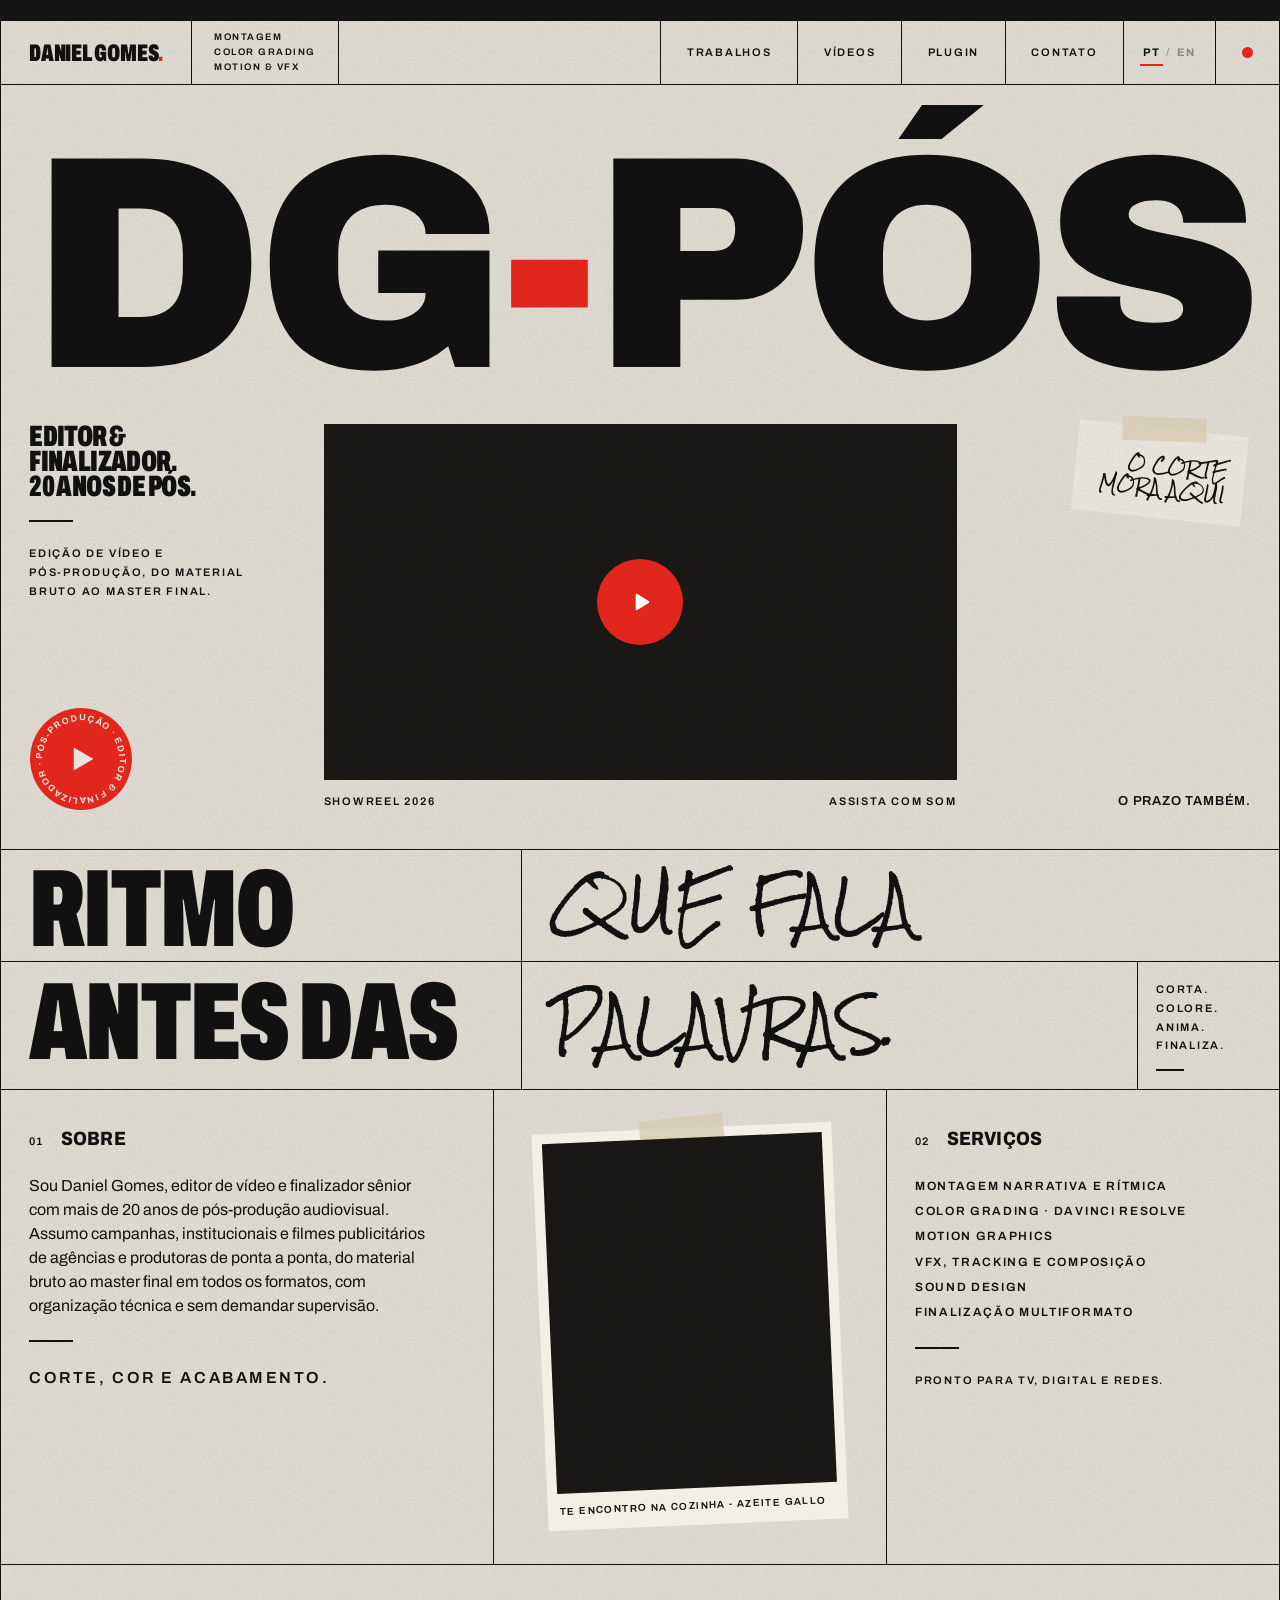
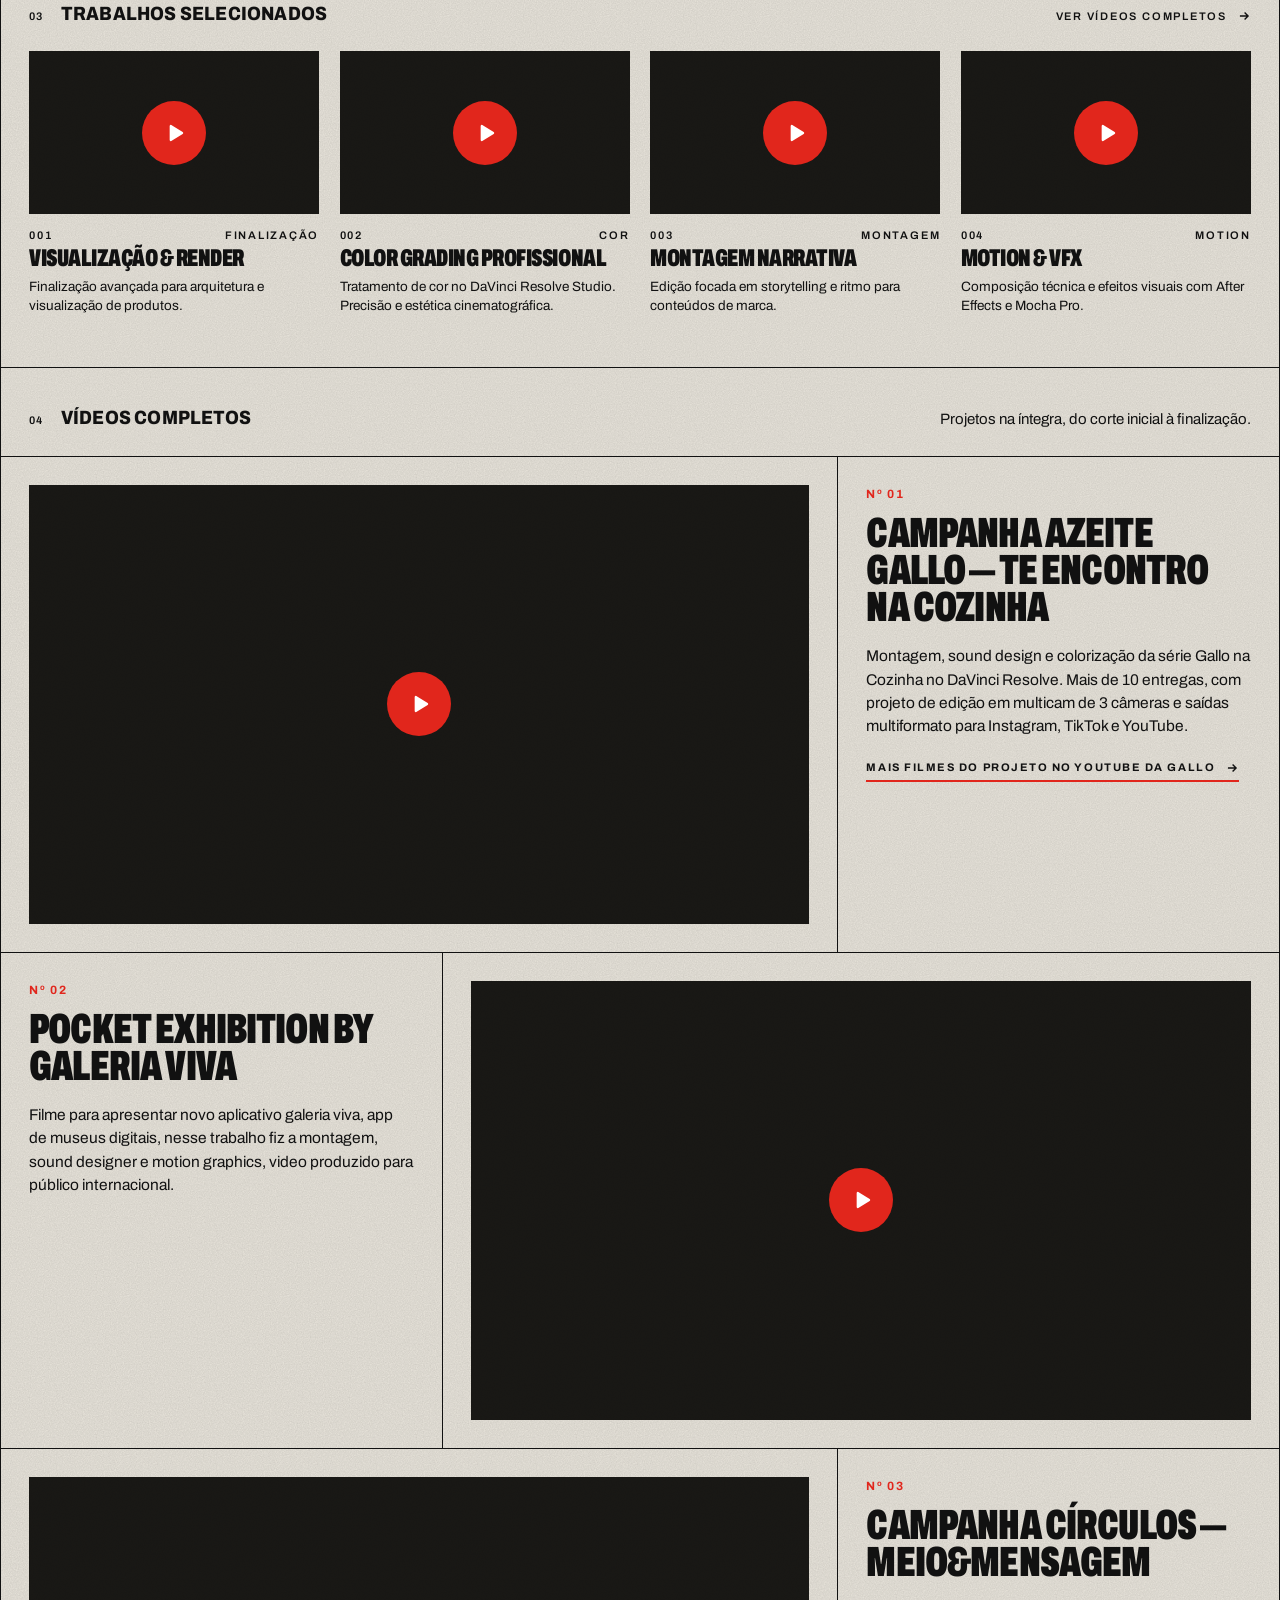
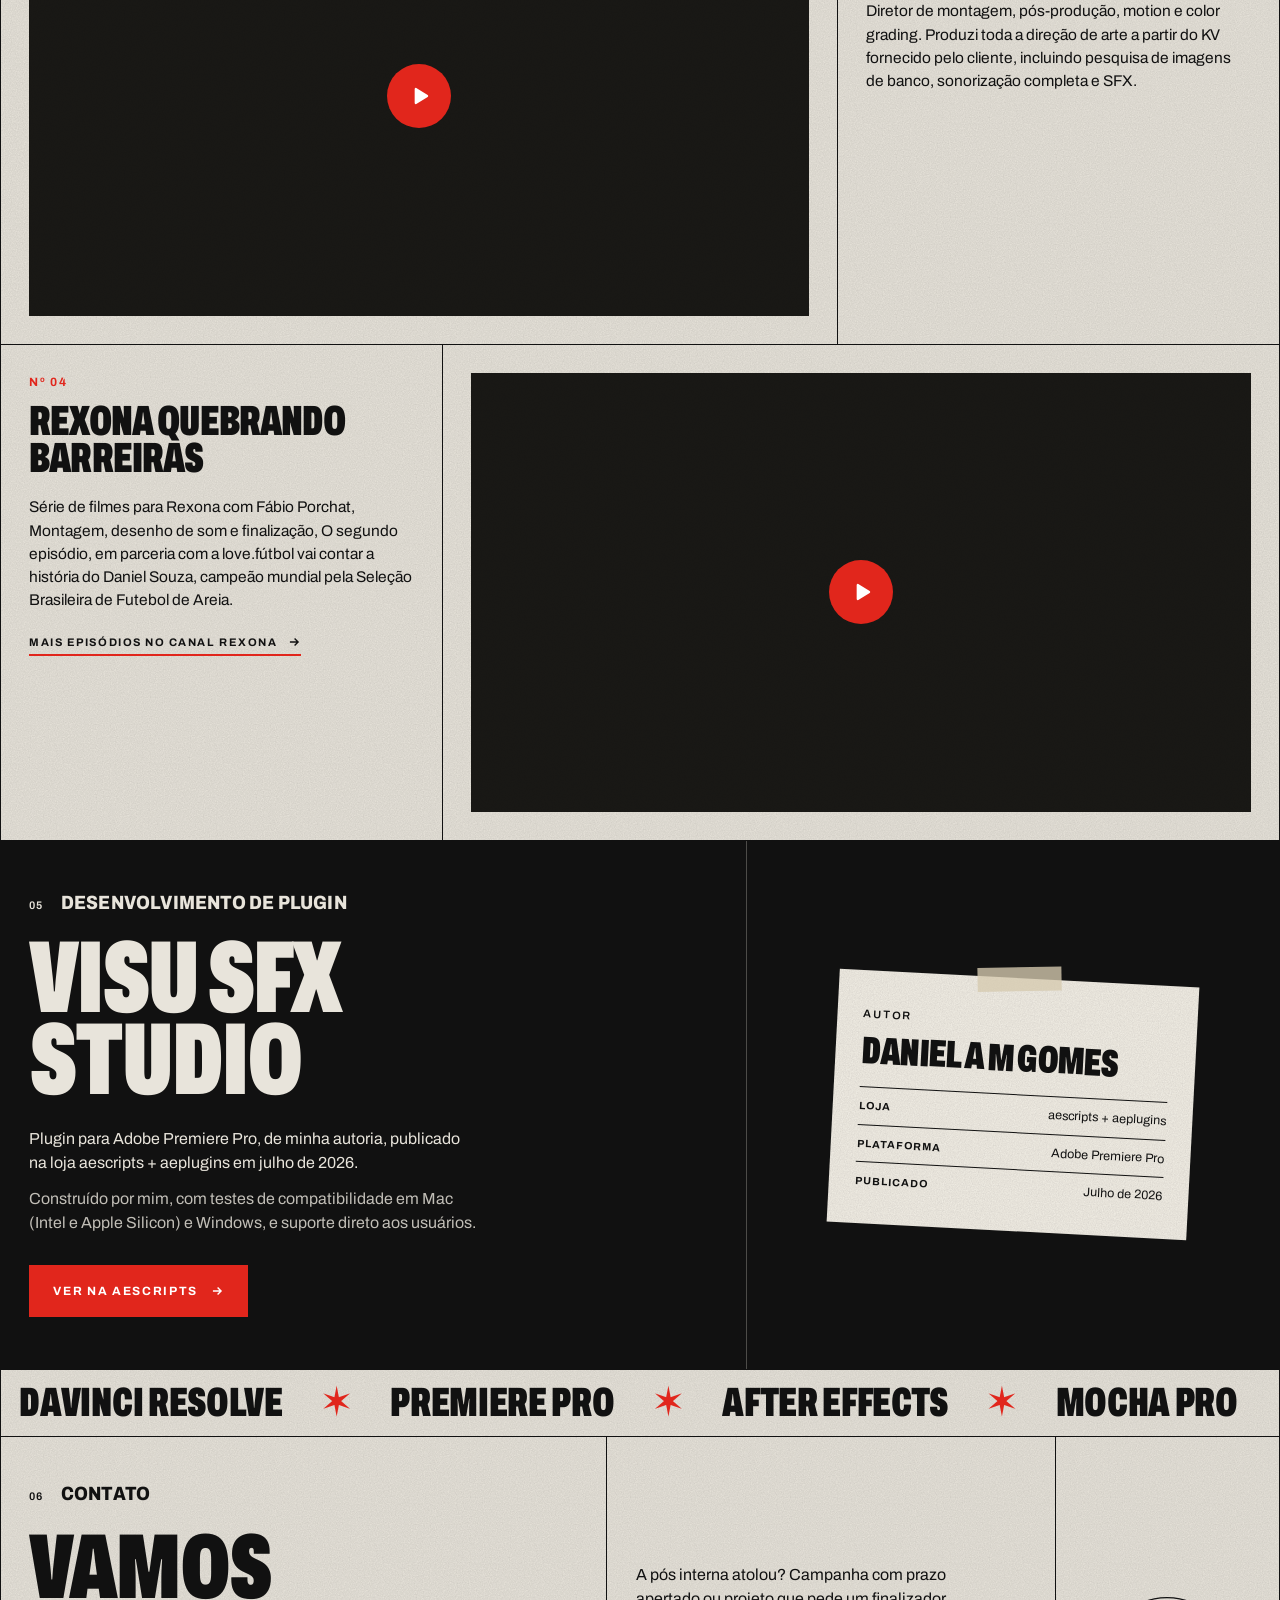
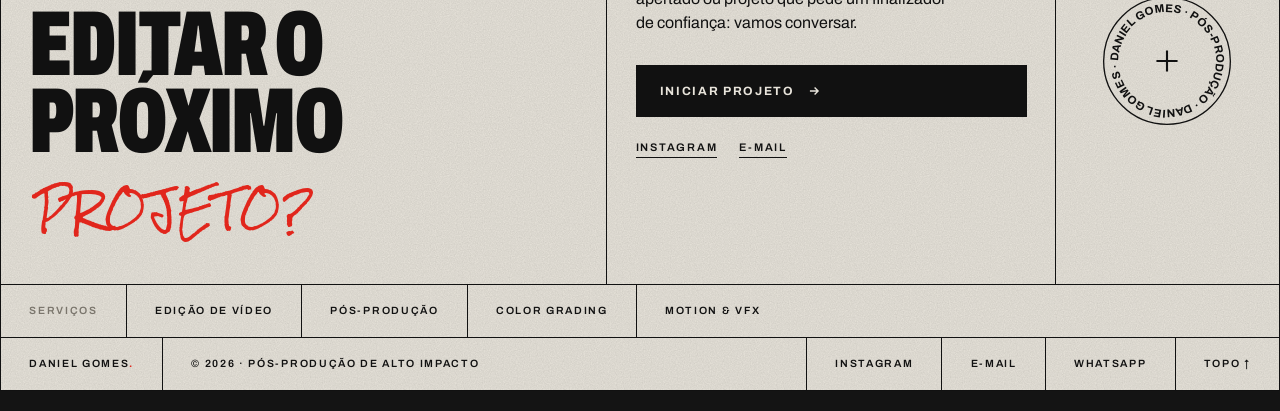
==== commit 2a3087be: "SEO: títulos e descrições mais amplos (sem "agências e produtoras") - title/H1/description/og/JSON-L" ====
--- a/index.html
+++ b/index.html
@@ -3,8 +3,8 @@
 <head>
 <meta charset="UTF-8">
 <meta name="viewport" content="width=device-width, initial-scale=1.0">
-<title>Edição de Vídeo e Pós-Produção para Agências | Daniel Gomes</title>
-<meta name="description" content="Daniel Gomes, editor de vídeo e finalizador com 20 anos de pós-produção: montagem, color grading no DaVinci Resolve, motion e VFX para agências e produtoras.">
+<title>Edição de Vídeo e Pós-Produção | Daniel Gomes</title>
+<meta name="description" content="Daniel Gomes, editor de vídeo e finalizador com 20 anos de pós-produção: montagem, color grading no DaVinci Resolve, motion e VFX para filmes publicitários.">
 <meta name="robots" content="index, follow, max-image-preview:large">
 <link rel="canonical" href="https://www.dgpos.com.br/">
 <meta name="theme-color" content="#E8E4DB">
@@ -12,8 +12,8 @@
 <meta property="og:site_name" content="DG-PÓS">
 <meta property="og:locale" content="pt_BR">
 <meta property="og:url" content="https://www.dgpos.com.br/">
-<meta property="og:title" content="Edição de Vídeo e Pós-Produção para Agências | Daniel Gomes">
-<meta property="og:description" content="20 anos de pós-produção: montagem rítmica, color grading e finalização para agências e produtoras.">
+<meta property="og:title" content="Edição de Vídeo e Pós-Produção | Daniel Gomes">
+<meta property="og:description" content="20 anos de pós-produção: montagem rítmica, color grading e finalização de campanhas e filmes publicitários.">
 <meta property="og:image" content="https://www.dgpos.com.br/assets/og-image.jpg">
 <meta property="og:image:width" content="1200">
 <meta property="og:image:height" content="630">
@@ -63,7 +63,7 @@
       "@id": "https://www.dgpos.com.br/#business",
       "name": "DG-PÓS",
       "url": "https://www.dgpos.com.br/",
-      "description": "Daniel Gomes, editor de vídeo e finalizador com 20 anos de pós-produção: montagem, color grading no DaVinci Resolve, motion e VFX para agências e produtoras.",
+      "description": "Daniel Gomes, editor de vídeo e finalizador com 20 anos de pós-produção: montagem, color grading no DaVinci Resolve, motion e VFX para filmes publicitários.",
       "image": "https://www.dgpos.com.br/assets/og-image.jpg",
       "founder": {
         "@id": "https://www.dgpos.com.br/#person"
@@ -170,7 +170,7 @@
         <div class="hero-l rv" style="--d:.5s">
           <h1 class="tag disp" data-en="Editor &amp;amp;<br>finisher.<br>20 years in post.">Editor &amp;<br>finalizador.<br>20 anos de pós.</h1>
           <span class="dash"></span>
-          <p class="lab" data-en="Video editing and<br>post-production for<br>agencies and production companies.">Edição de vídeo e<br>pós-produção para<br>agências e produtoras.</p>
+          <p class="lab" data-en="Video editing and<br>post-production, from raw<br>footage to final master.">Edição de vídeo e<br>pós-produção, do material<br>bruto ao master final.</p>
           <svg class="stamp red" viewBox="0 0 100 100" aria-hidden="true">
             <circle class="disc" cx="50" cy="50" r="49"/>
             <g class="ring">
@@ -517,8 +517,8 @@
   // Link direto para a versão em inglês: dgpos.com.br/?lang=en
   var META = {
     pt: { title: document.title, desc: (document.querySelector('meta[name="description"]') || {}).content || '' },
-    en: { title: 'Video Editing & Post-Production for Agencies | Daniel Gomes',
-          desc: 'Daniel Gomes, editor and finisher with 20 years in post-production: rhythmic editing, color grading, motion and VFX for agencies and production companies.' }
+    en: { title: 'Video Editing & Post-Production | Daniel Gomes',
+          desc: 'Daniel Gomes, editor and finisher with 20 years in post-production: rhythmic editing, color grading, motion and VFX for campaigns and commercials.' }
   };
   var LANG = 'pt';
   function swapAttr(el, attr, enKey, en) {
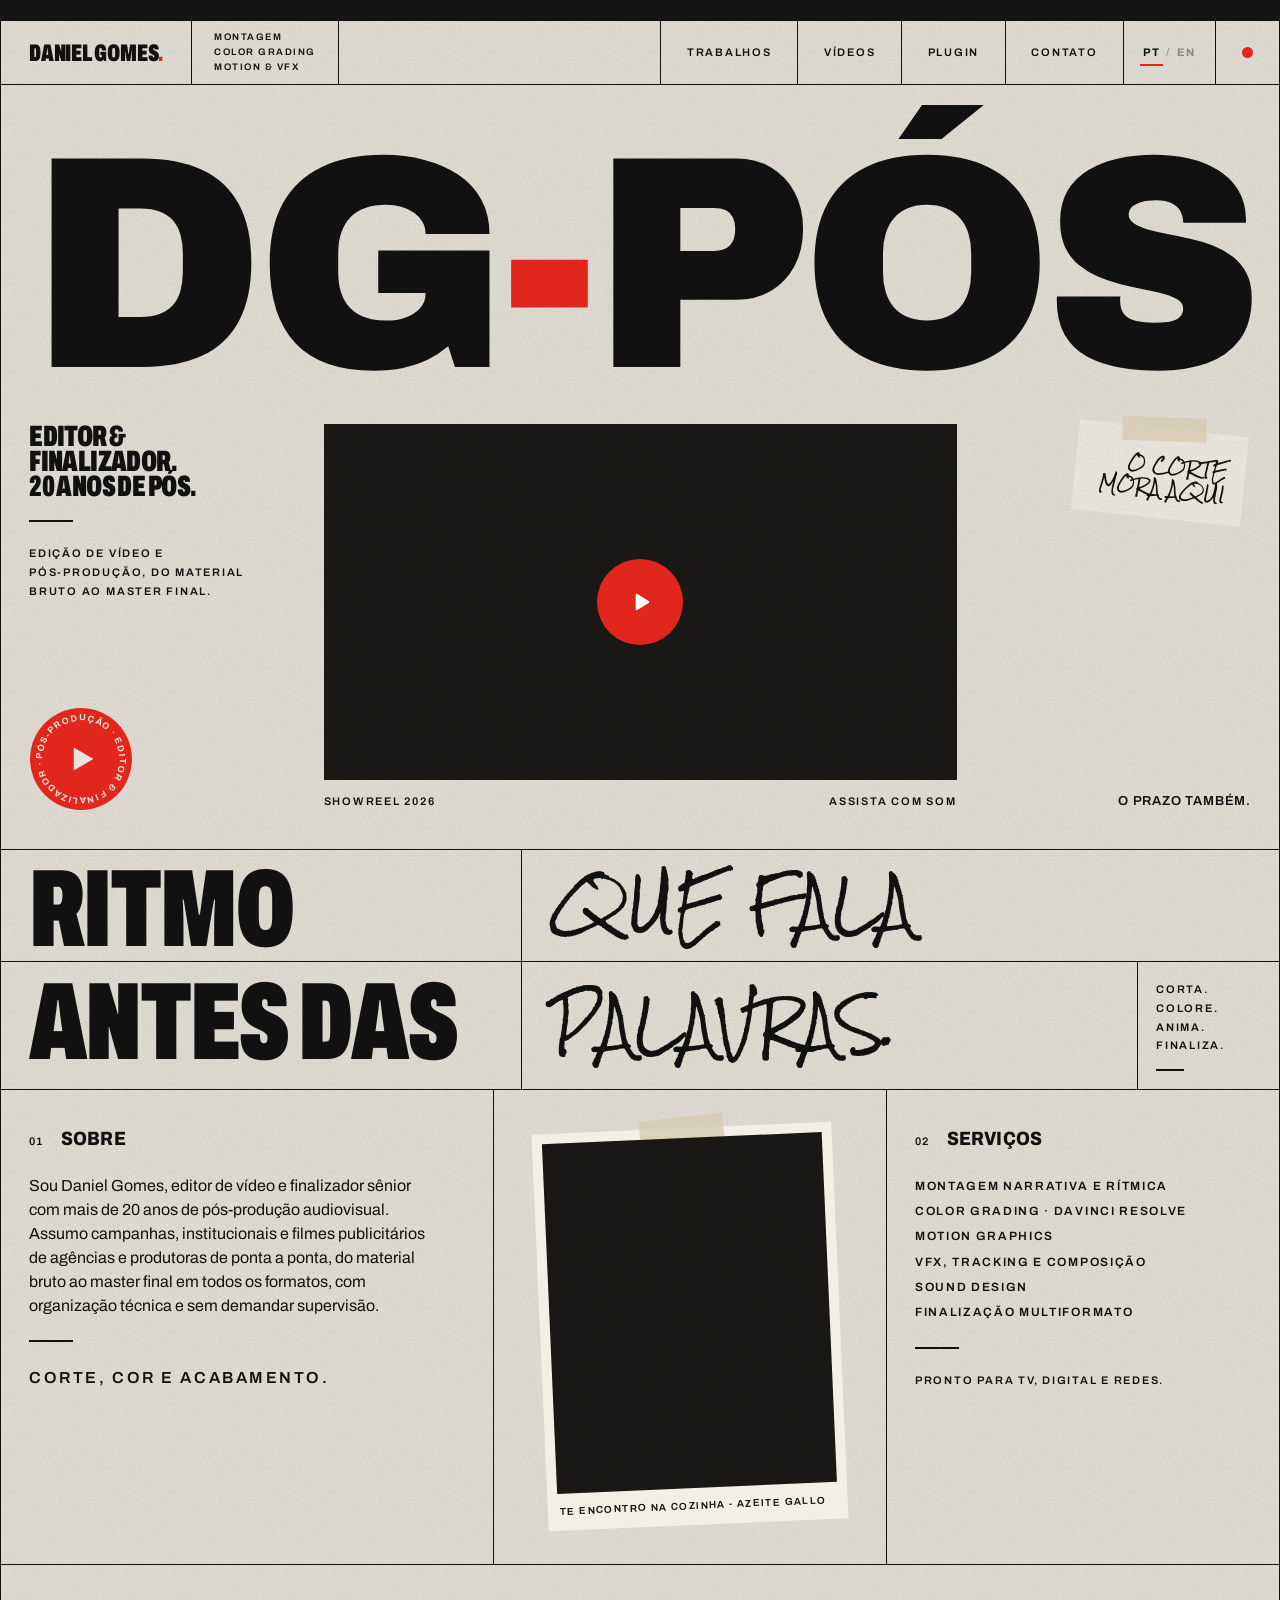
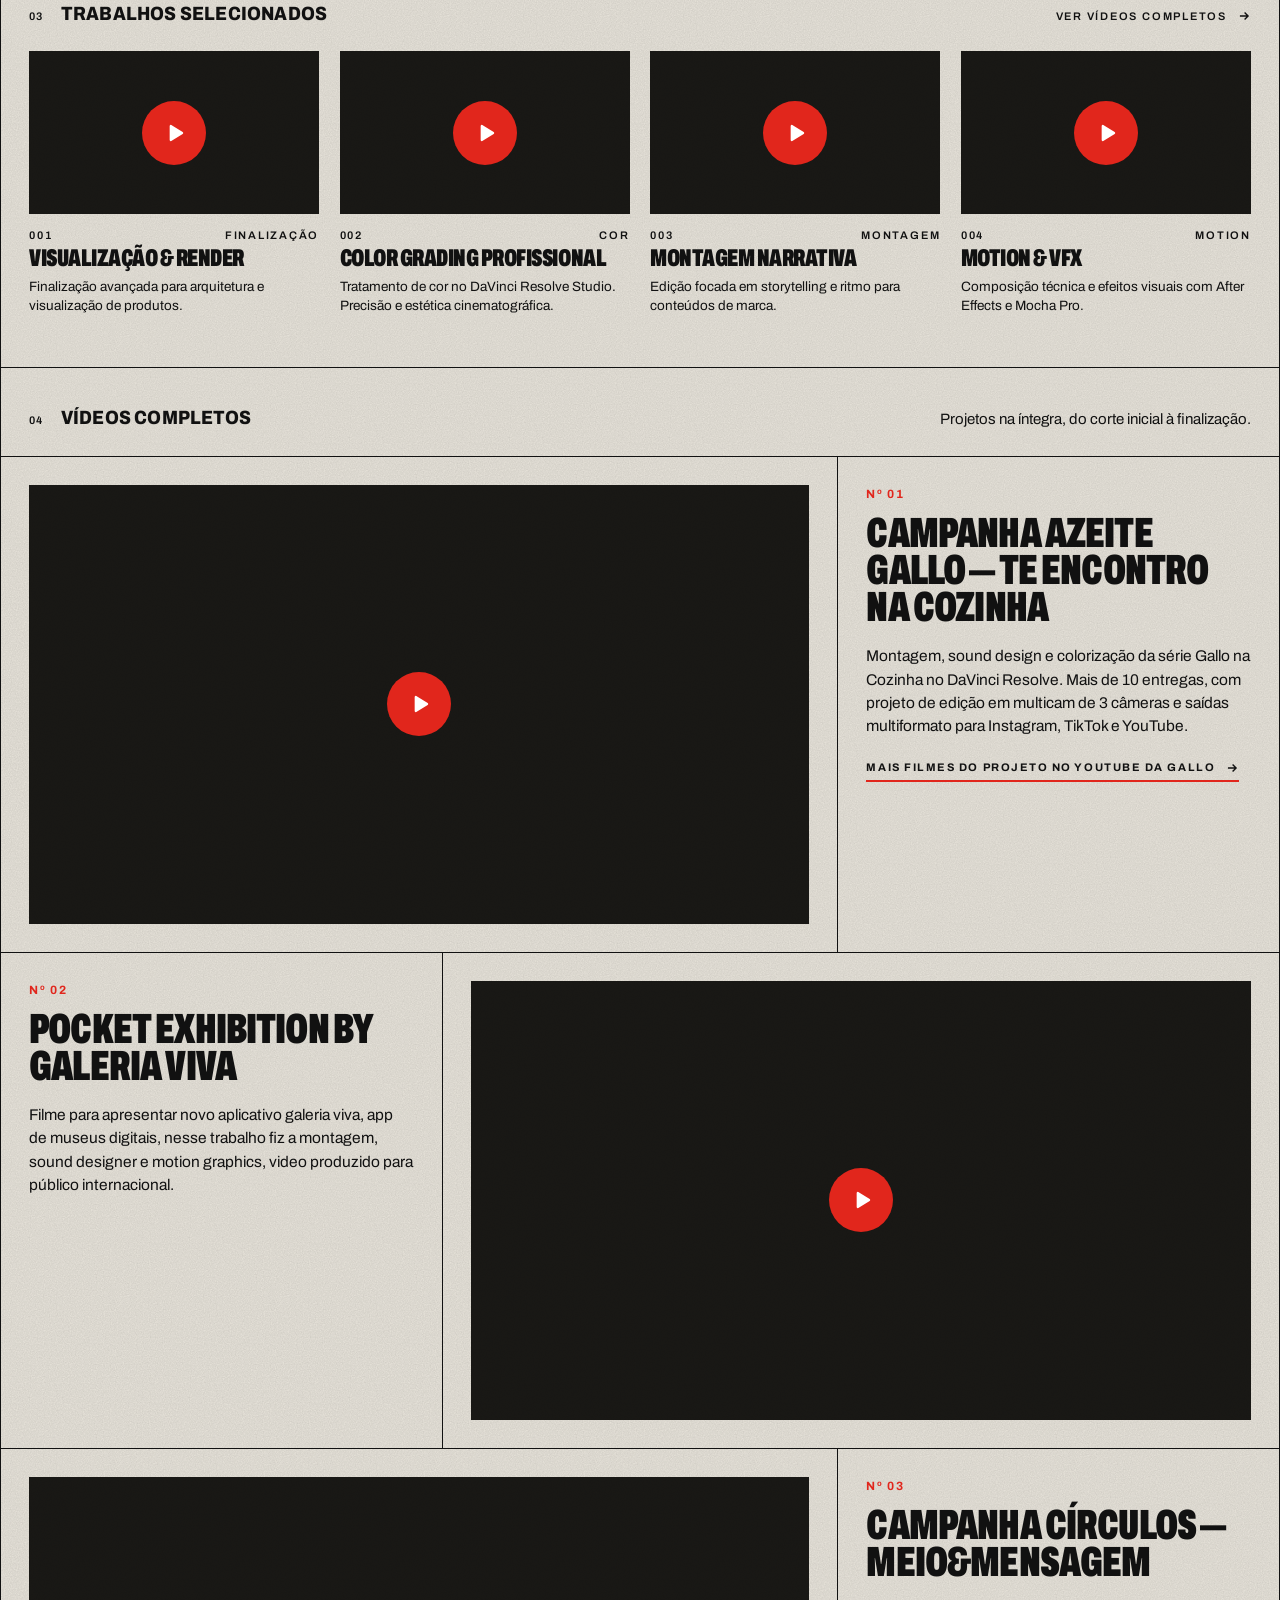
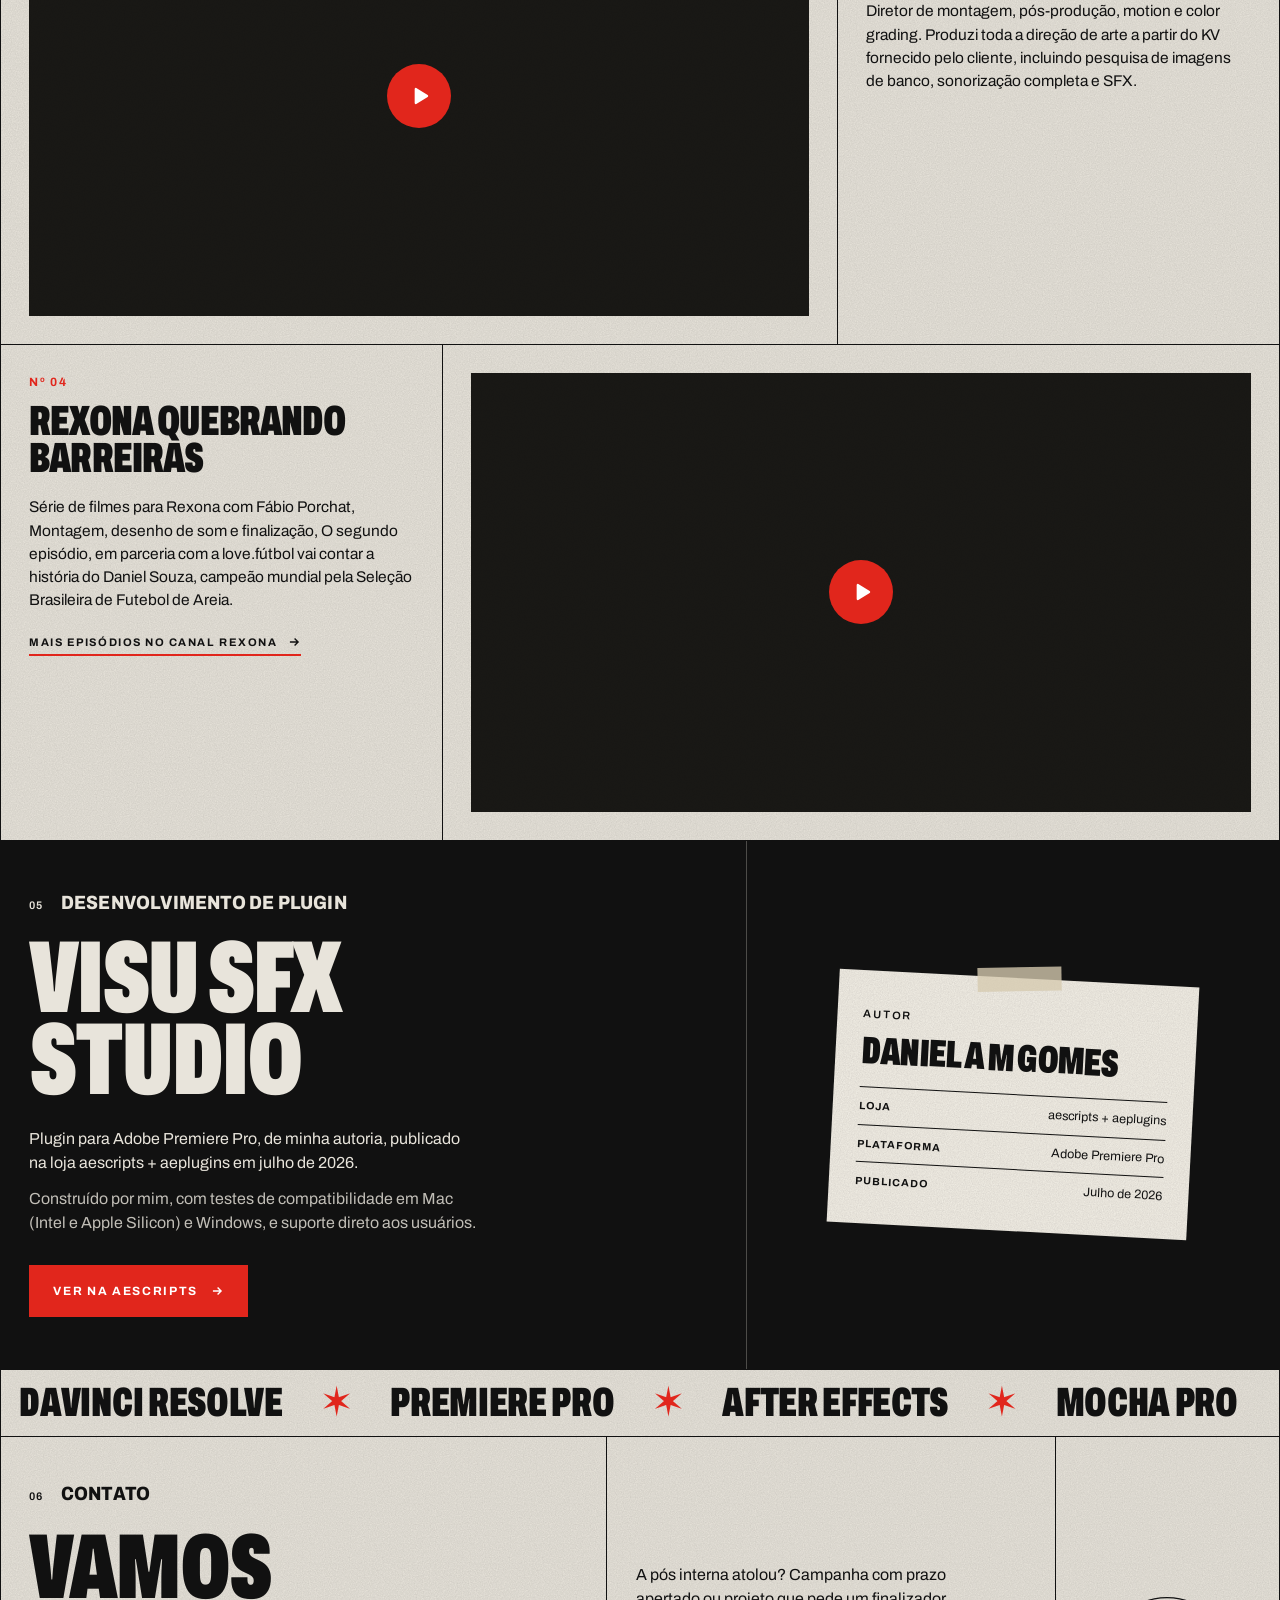
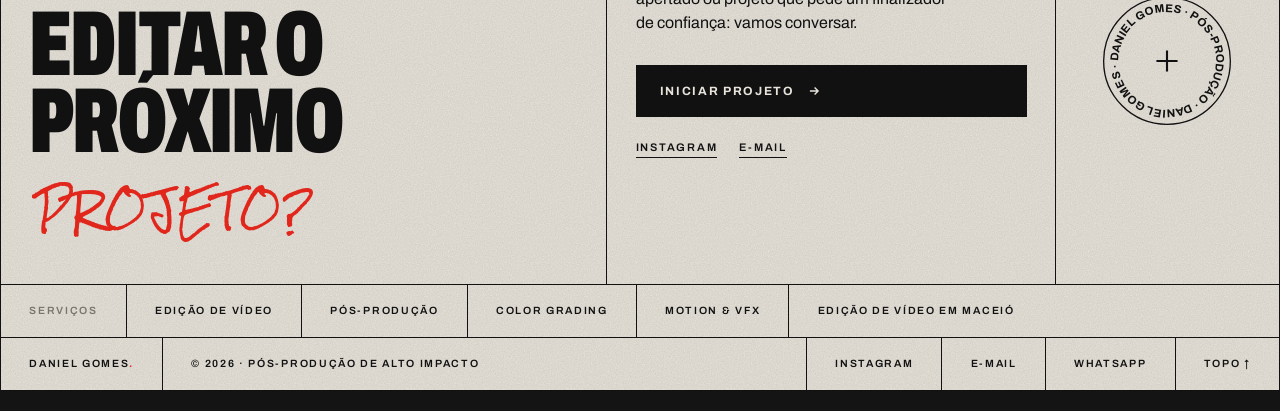
==== commit 33f3d0e0: "SEO local: página /edicao-de-video-maceio/ - nova página "Edição de vídeo e pós-produção em Maceió" " ====
--- a/index.html
+++ b/index.html
@@ -111,7 +111,23 @@
             }
           }
         ]
-      }
+      },
+      "address": {
+        "@type": "PostalAddress",
+        "addressLocality": "Maceió",
+        "addressRegion": "AL",
+        "addressCountry": "BR"
+      },
+      "areaServed": [
+        {
+          "@type": "City",
+          "name": "Maceió"
+        },
+        {
+          "@type": "Country",
+          "name": "Brasil"
+        }
+      ]
     }
   ]
 }
@@ -376,6 +392,7 @@
     <a href="/pos-producao/" data-en="Post-production">Pós-produção</a>
     <a href="/color-grading/">Color grading</a>
     <a href="/motion-vfx/">Motion &amp; VFX</a>
+    <a href="/edicao-de-video-maceio/">Edição de vídeo em Maceió</a>
   </nav>
 
   <footer class="ftr">
--- a/assets/site.css
+++ b/assets/site.css
@@ -360,3 +360,5 @@
   .others{grid-template-columns:1fr}
   .others a+a{border-left:0;border-top:var(--rule)}
 }
+
+@media (min-width:901px){.others.n4{grid-template-columns:repeat(4,minmax(0,1fr))}}
